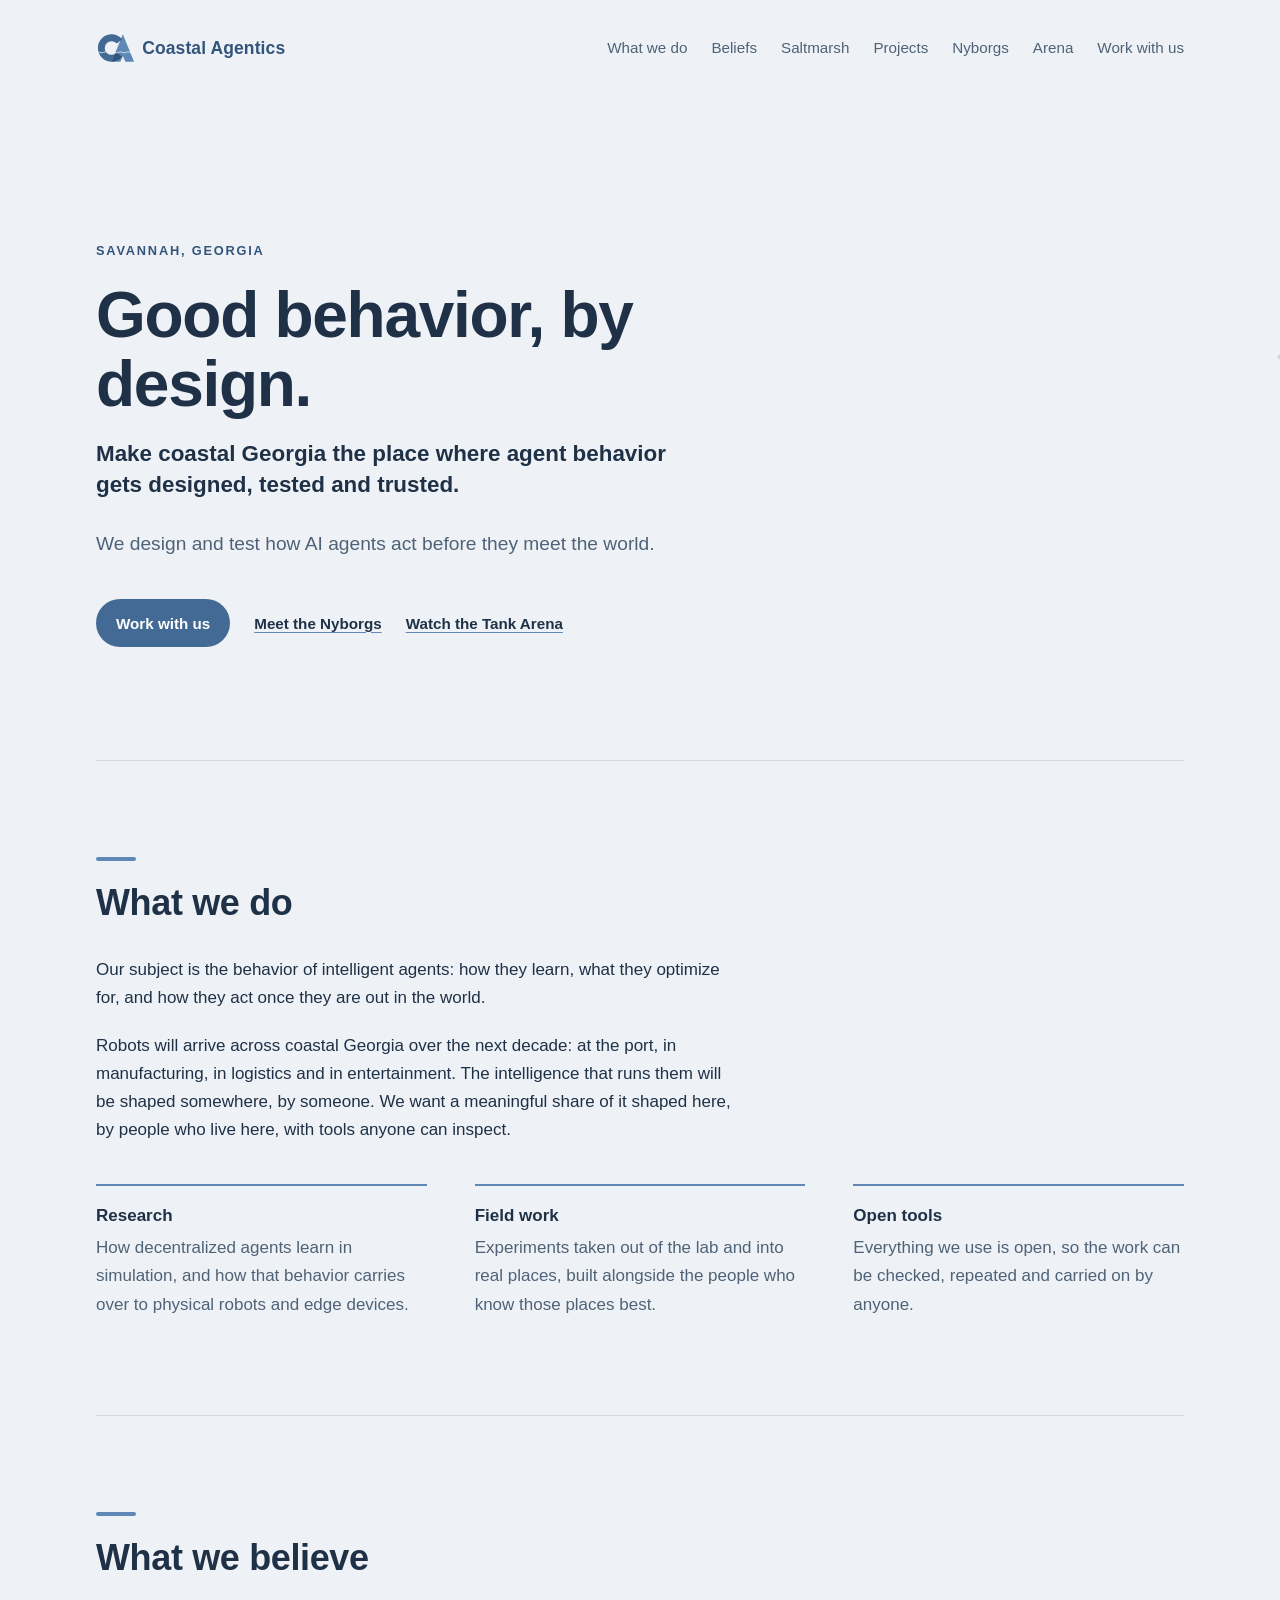
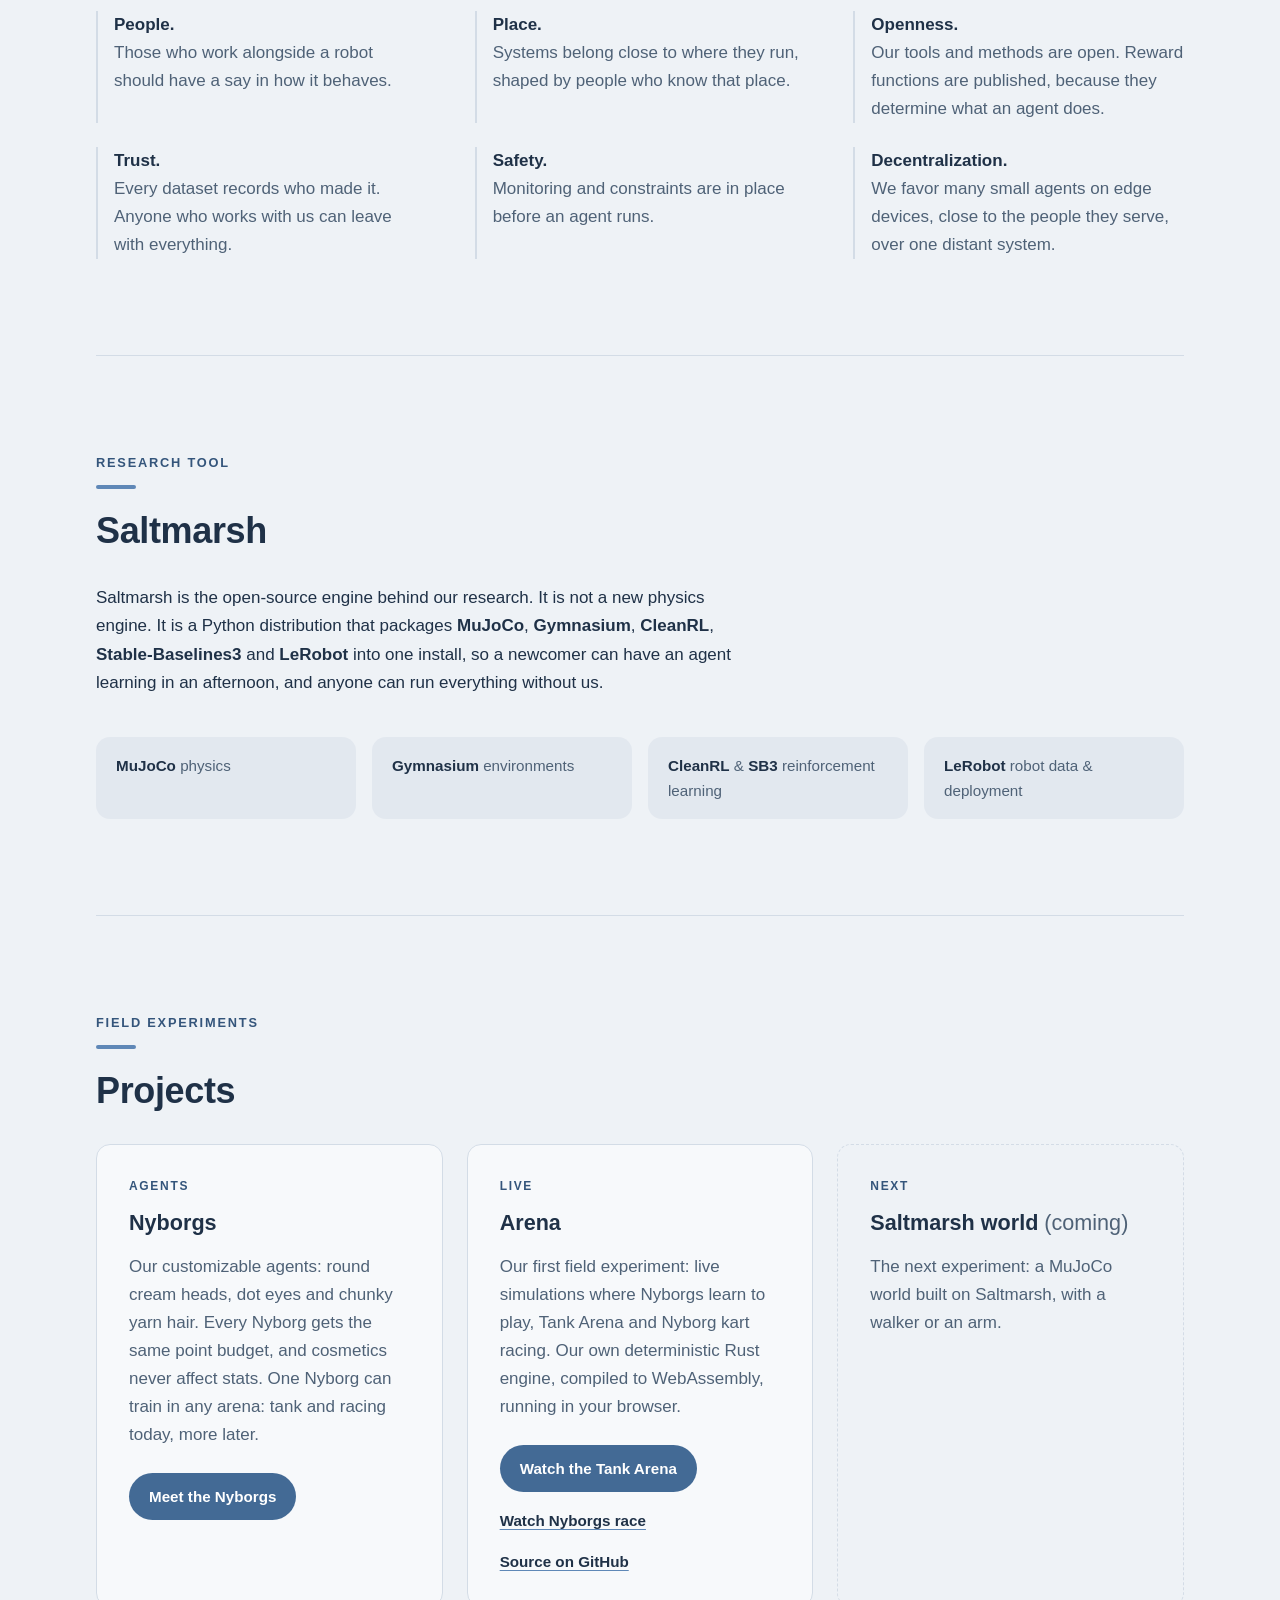
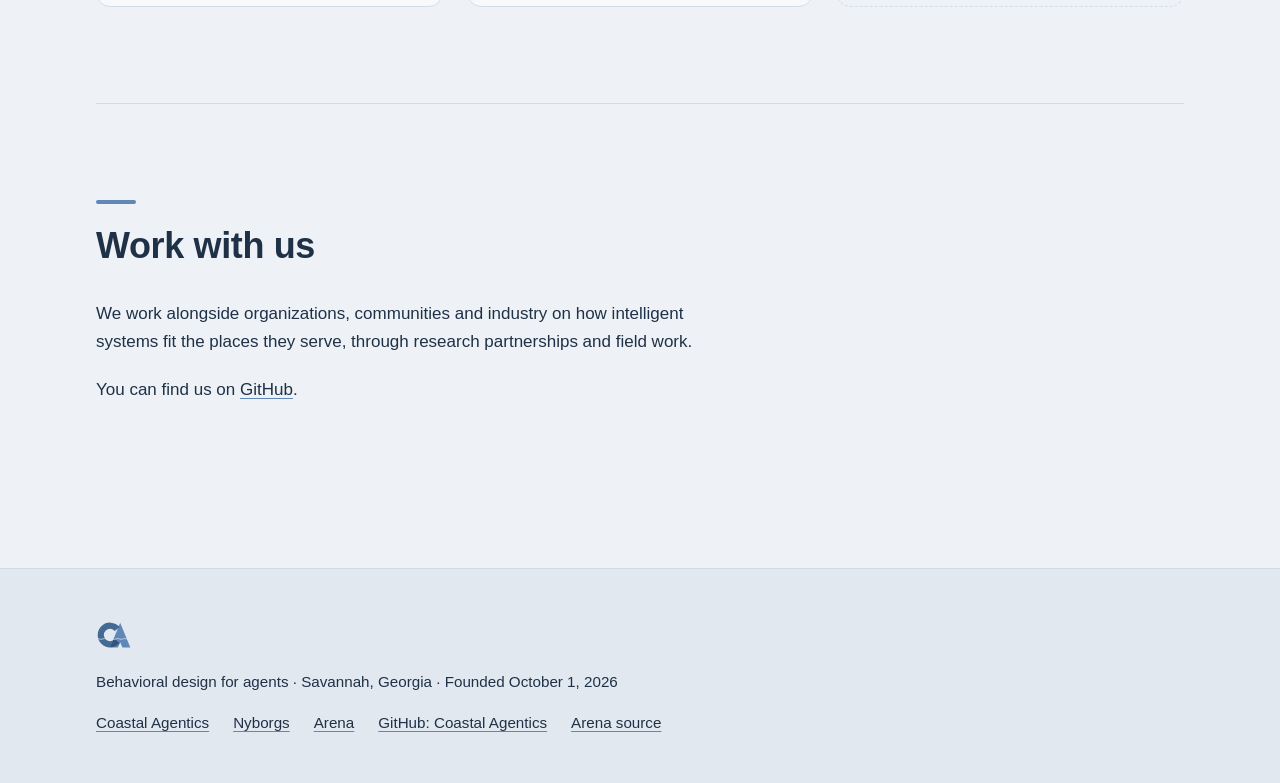
==== index.html @ 8b61bcee "Site: generic share text for compliance review; drop robots invite (#7) - meta, og and twitter descr" ====
<!doctype html>
<html lang="en">
<head>
  <meta charset="utf-8">
  <meta name="viewport" content="width=device-width, initial-scale=1">
  <title>Coastal Agentics · Good behavior, by design</title>
  <meta name="description" content="Coastal Agentics designs and tests how AI agents act before they meet the world: agentic software development and behavioral design for agents, from Savannah, Georgia.">
  <link rel="icon" href="favicon.svg" type="image/svg+xml">
  <meta name="theme-color" content="#EEF2F6">
  <link rel="canonical" href="https://coastal-agentics.github.io/">
  <!-- Social cards: crawlers require absolute URLs here -->
  <meta property="og:type" content="website">
  <meta property="og:site_name" content="Coastal Agentics">
  <meta property="og:title" content="Coastal Agentics · Good behavior, by design">
  <meta property="og:description" content="Coastal Agentics designs and tests how AI agents act before they meet the world: agentic software development and behavioral design for agents, from Savannah, Georgia.">
  <meta property="og:url" content="https://coastal-agentics.github.io/">
  <meta property="og:image" content="https://coastal-agentics.github.io/og-image.png">
  <meta property="og:image:width" content="1200">
  <meta property="og:image:height" content="630">
  <meta property="og:image:alt" content="Coastal Agentics logo: a solid C and a triangular A. Good behavior, by design.">
  <meta name="twitter:card" content="summary_large_image">
  <meta name="twitter:title" content="Coastal Agentics · Good behavior, by design">
  <meta name="twitter:description" content="Coastal Agentics designs and tests how AI agents act before they meet the world: agentic software development and behavioral design for agents, from Savannah, Georgia.">
  <meta name="twitter:image" content="https://coastal-agentics.github.io/og-image.png">
  <link rel="stylesheet" href="style.css">
  <script src="flock.js" defer></script>
</head>
<body>
  <header class="site-header wrap">
    <a class="brand" href="./" aria-label="Coastal Agentics home">
      <img src="logo-wordmark.svg" alt="Coastal Agentics" width="206" height="40">
    </a>
    <nav aria-label="Primary">
      <a href="#what-we-do">What we do</a>
      <a href="#beliefs">Beliefs</a>
      <a href="#saltmarsh">Saltmarsh</a>
      <a href="#projects">Projects</a>
      <a href="/nyborgs/">Nyborgs</a>
      <a href="/arena/">Arena</a>
      <a href="#work-with-us">Work with us</a>
    </nav>
  </header>

  <main>
    <section class="hero wrap">
      <p class="eyebrow">Savannah, Georgia</p>
      <h1>Good behavior, by design.</h1>
      <p class="mission">Make coastal Georgia the place where agent behavior gets designed, tested and trusted.</p>
      <p class="lede">We design and test how AI agents act before they meet the world.</p>
      <p class="cta"><a class="button" href="#work-with-us">Work with us</a> <a class="text-link" href="/nyborgs/">Meet the Nyborgs</a> <a class="text-link" href="/arena/arena.html">Watch the Tank Arena</a></p>
    </section>

    <section id="what-we-do" class="section wrap">
      <h2>What we do</h2>
      <div class="prose">
        <p>Our subject is the behavior of intelligent agents: how they learn, what they optimize for, and how they act once they are out in the world.</p>
        <p>Robots will arrive across coastal Georgia over the next decade: at the port, in manufacturing, in logistics and in entertainment. The intelligence that runs them will be shaped somewhere, by someone. We want a meaningful share of it shaped here, by people who live here, with tools anyone can inspect.</p>
      </div>
      <ul class="pillars">
        <li><strong>Research</strong> How decentralized agents learn in simulation, and how that behavior carries over to physical robots and edge devices.</li>
        <li><strong>Field work</strong> Experiments taken out of the lab and into real places, built alongside the people who know those places best.</li>
        <li><strong>Open tools</strong> Everything we use is open, so the work can be checked, repeated and carried on by anyone.</li>
      </ul>
    </section>

    <section id="beliefs" class="section wrap">
      <h2>What we believe</h2>
      <ul class="beliefs">
        <li><strong>People.</strong> Those who work alongside a robot should have a say in how it behaves.</li>
        <li><strong>Place.</strong> Systems belong close to where they run, shaped by people who know that place.</li>
        <li><strong>Openness.</strong> Our tools and methods are open. Reward functions are published, because they determine what an agent does.</li>
        <li><strong>Trust.</strong> Every dataset records who made it. Anyone who works with us can leave with everything.</li>
        <li><strong>Safety.</strong> Monitoring and constraints are in place before an agent runs.</li>
        <li><strong>Decentralization.</strong> We favor many small agents on edge devices, close to the people they serve, over one distant system.</li>
      </ul>
    </section>

    <section id="saltmarsh" class="section wrap">
      <p class="eyebrow">Research tool</p>
      <h2>Saltmarsh</h2>
      <div class="prose">
        <p>Saltmarsh is the open-source engine behind our research. It is not a new physics engine. It is a Python distribution that packages <strong>MuJoCo</strong>, <strong>Gymnasium</strong>, <strong>CleanRL</strong>, <strong>Stable-Baselines3</strong> and <strong>LeRobot</strong> into one install, so a newcomer can have an agent learning in an afternoon, and anyone can run everything without us.</p>
      </div>
      <ul class="stack" aria-label="Saltmarsh components">
        <li><span>MuJoCo</span> physics</li>
        <li><span>Gymnasium</span> environments</li>
        <li><span>CleanRL</span> &amp; <span>SB3</span> reinforcement learning</li>
        <li><span>LeRobot</span> robot data &amp; deployment</li>
      </ul>
    </section>

    <section id="projects" class="section wrap">
      <p class="eyebrow">Field experiments</p>
      <h2>Projects</h2>
      <div class="cards">
        <article class="card" id="nyborgs">
          <p class="card-tag">Agents</p>
          <h3>Nyborgs</h3>
          <p>Our customizable agents: round cream heads, dot eyes and chunky yarn hair. Every Nyborg gets the same point budget, and cosmetics never affect stats. One Nyborg can train in any arena: tank and racing today, more later.</p>
          <p class="links">
            <a class="button" href="/nyborgs/">Meet the Nyborgs</a>
          </p>
        </article>
        <article class="card" id="arena">
          <p class="card-tag">Live</p>
          <h3>Arena</h3>
          <p>Our first field experiment: live simulations where Nyborgs learn to play, Tank Arena and Nyborg kart racing. Our own deterministic Rust engine, compiled to WebAssembly, running in your browser.</p>
          <p class="links">
            <a class="button" href="/arena/arena.html">Watch the Tank Arena</a>
            <a class="text-link" href="/arena/arena.html?game=racing">Watch Nyborgs race</a>
            <a class="text-link" href="https://github.com/Coastal-Agentics/arena">Source on GitHub</a>
          </p>
        </article>
        <article class="card card-next">
          <p class="card-tag">Next</p>
          <h3>Saltmarsh world <span class="soon">(coming)</span></h3>
          <p>The next experiment: a MuJoCo world built on Saltmarsh, with a walker or an arm.</p>
        </article>
      </div>
    </section>
    <section id="work-with-us" class="section wrap">
      <h2>Work with us</h2>
      <div class="prose">
        <p>We work alongside organizations, communities and industry on how intelligent systems fit the places they serve, through research partnerships and field work.</p>
        <p>You can find us on <a href="https://github.com/Coastal-Agentics">GitHub</a>.</p>
      </div>
    </section>
  </main>

  <footer class="site-footer">
    <div class="wrap footer-inner">
      <img src="logo.svg" alt="" width="36" height="36">
      <p>Behavioral design for agents · Savannah, Georgia · Founded October 1, 2026</p>
      <p class="gh">
        <a href="./">Coastal Agentics</a>
        <a href="/nyborgs/">Nyborgs</a>
        <a href="/arena/">Arena</a>
        <a href="https://github.com/Coastal-Agentics">GitHub: Coastal Agentics</a>
        <a href="https://github.com/Coastal-Agentics/arena">Arena source</a>
      </p>
    </div>
  </footer>
</body>
</html>
---- style.css ----
/* Coastal Agentics: no build step, no framework, no trackers. */
:root {
  --ink: #1F3147;        /* deep blue-grey text */
  --ink-soft: #4F6277;
  --bg: #EEF2F6;         /* light grey-blue background */
  --bg-deep: #E2E8EF;
  --surface: #F7F9FB;
  --c: #436A95;          /* logo C: harbor steel */
  --a: #5F88B7;          /* logo A: lighter steel */
  --overlap: #34557B;    /* logo overlap: darkest tone, also accent text */
  --line: #D3DCE6;
  --radius: 14px;
  --max: 68rem;
  font-family: -apple-system, BlinkMacSystemFont, "Segoe UI", Roboto, Helvetica, Arial, sans-serif;
}
* { box-sizing: border-box; }
html { scroll-behavior: smooth; }
body {
  margin: 0;
  background: var(--bg);
  color: var(--ink);
  font-size: 1.0625rem;
  line-height: 1.65;
  -webkit-font-smoothing: antialiased;
}
img { display: block; max-width: 100%; height: auto; }
a { color: var(--ink); text-decoration-color: var(--a); text-underline-offset: 3px; }
a:hover { color: var(--overlap); }
a:focus-visible { outline: 2px solid var(--a); outline-offset: 3px; border-radius: 4px; }

.wrap { width: min(100% - 3rem, var(--max)); margin-inline: auto; }

/* Header */
.site-header {
  display: flex; align-items: center; justify-content: space-between;
  gap: 1rem; flex-wrap: wrap;
  padding-block: 1.75rem;
}
.brand img { width: 206px; height: 40px; }
.site-header nav { display: flex; gap: 1.5rem; font-size: 0.95rem; }
.site-header nav a { text-decoration: none; color: var(--ink-soft); white-space: nowrap; }
.site-header nav a:hover { color: var(--ink); }

/* Hero */
.hero { padding-block: clamp(4rem, 12vw, 9rem) clamp(3rem, 8vw, 6rem); }
.eyebrow {
  margin: 0 0 1.25rem; font-size: 0.8rem; letter-spacing: 0.14em;
  text-transform: uppercase; color: var(--overlap); font-weight: 600;
}
h1 {
  margin: 0; max-width: 21ch;
  font-size: clamp(2.25rem, 6vw, 4rem); line-height: 1.08;
  letter-spacing: -0.02em; font-weight: 700;
}
.mission { max-width: 38rem; margin: 1.25rem 0 0; font-size: clamp(1.15rem, 2.2vw, 1.4rem); line-height: 1.35; font-weight: 600; color: var(--ink); }
.lede { max-width: 38rem; margin: 1.75rem 0 0; font-size: 1.2rem; color: var(--ink-soft); }
.cta { margin-top: 2.5rem; display: flex; flex-wrap: wrap; align-items: center; gap: 1rem 1.5rem; }

.button {
  display: inline-block; padding: 0.7rem 1.25rem; border-radius: 999px;
  background: var(--c); color: #fff; text-decoration: none;
  font-weight: 600; font-size: 0.95rem;
}
.button:hover { background: var(--overlap); color: #fff; }

/* Sections */
.section { padding-block: clamp(3.5rem, 8vw, 6rem); border-top: 1px solid var(--line); }
h2 {
  margin: 0 0 2rem; font-size: clamp(1.6rem, 3.5vw, 2.25rem);
  letter-spacing: -0.01em; line-height: 1.2;
}
h2::before {
  content: ""; display: block; width: 2.5rem; height: 4px; margin-bottom: 1.25rem;
  border-radius: 2px; background: var(--a);
}
h3 { margin: 3rem 0 1.25rem; font-size: 1.2rem; }
.prose { max-width: 40rem; }
.prose p { margin: 0 0 1.25rem; }

.beliefs {
  list-style: none; margin: 0; padding: 0;
  display: grid; gap: 1.5rem 3rem; grid-template-columns: repeat(auto-fit, minmax(16rem, 1fr));
}
.pillars {
  list-style: none; margin: 2.5rem 0 0; padding: 0;
  display: grid; gap: 1.5rem 3rem; grid-template-columns: repeat(auto-fit, minmax(16rem, 1fr));
}
.pillars li { padding-top: 1rem; border-top: 2px solid var(--a); color: var(--ink-soft); }
.pillars strong { display: block; color: var(--ink); margin-bottom: 0.25rem; }
.beliefs li { padding-left: 1rem; border-left: 2px solid var(--line); color: var(--ink-soft); }
.beliefs strong { display: block; color: var(--ink); }

.stack {
  list-style: none; margin: 2.5rem 0 0; padding: 0;
  display: grid; gap: 1rem; grid-template-columns: repeat(auto-fit, minmax(13rem, 1fr));
}
.stack li {
  padding: 1rem 1.25rem; background: var(--bg-deep); border-radius: var(--radius);
  color: var(--ink-soft); font-size: 0.95rem;
}
.stack span { color: var(--ink); font-weight: 600; }

/* Projects */
.cards { display: grid; gap: 1.5rem; grid-template-columns: repeat(auto-fit, minmax(18rem, 1fr)); }
.card {
  padding: 2rem; border: 1px solid var(--line); border-radius: var(--radius);
  background: var(--surface);
}
.card h3 { margin: 0 0 0.75rem; font-size: 1.35rem; }
.card p { margin: 0 0 1rem; color: var(--ink-soft); }
.card-tag {
  font-size: 0.75rem !important; letter-spacing: 0.14em; text-transform: uppercase;
  font-weight: 600; color: var(--overlap) !important; margin-bottom: 0.5rem !important;
}
.card-next { background: transparent; border-style: dashed; }
.soon { font-weight: 400; color: var(--ink-soft); }
.links { display: flex; flex-wrap: wrap; align-items: center; gap: 1rem 1.5rem; margin: 1.5rem 0 0 !important; }
.text-link { font-weight: 600; font-size: 0.95rem; }
.section > .eyebrow { margin-bottom: 0.75rem; }

/* Footer */
.site-footer { margin-top: 3rem; border-top: 1px solid var(--line); background: var(--bg-deep); }
.footer-inner { padding-block: 3rem; display: grid; gap: 1rem; justify-items: start; font-size: 0.95rem; }
.footer-inner p { margin: 0; }
.gh { display: flex; flex-wrap: wrap; gap: 0.5rem 1.5rem; }

@media (max-width: 480px) {
  body { font-size: 1rem; }
  .brand img { width: 165px; height: 32px; }
  .site-header nav { gap: 0.35rem 1rem; flex-wrap: wrap; font-size: 0.9rem; }
  .card { padding: 1.5rem; }
}
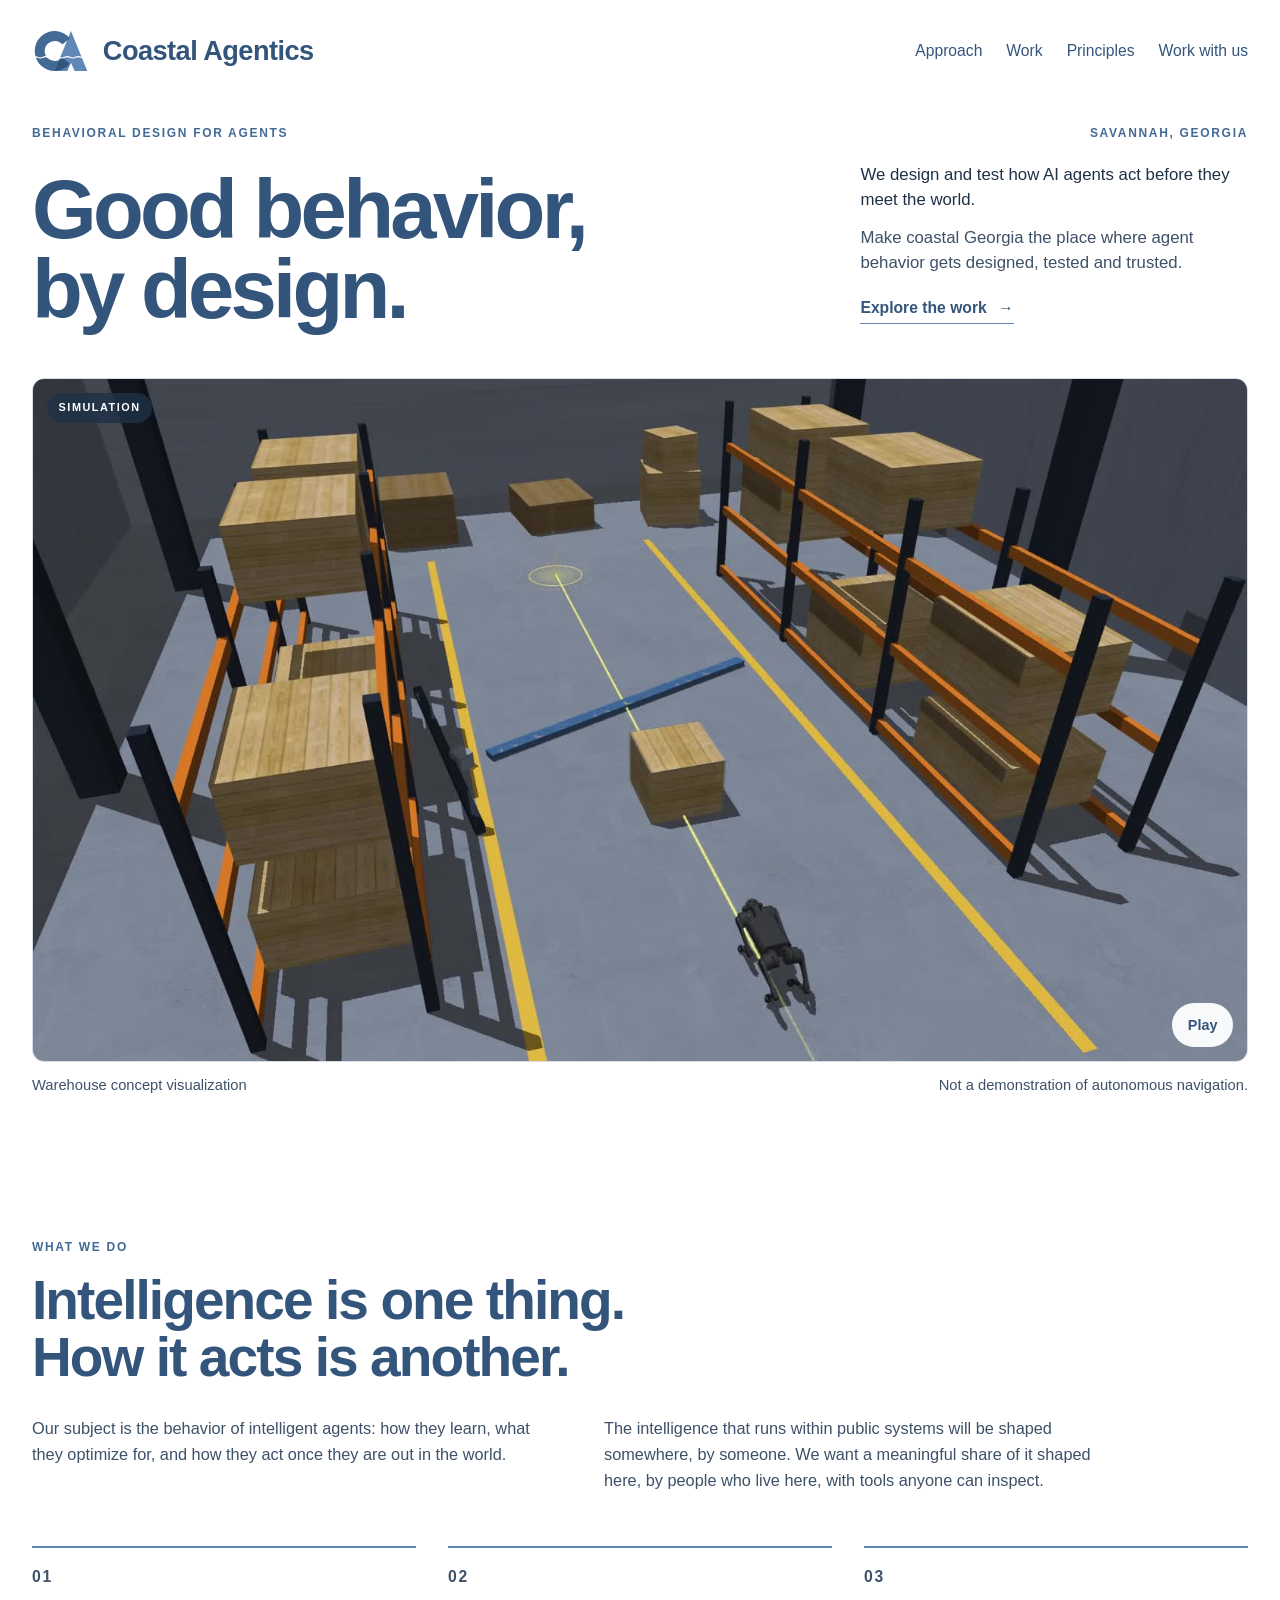
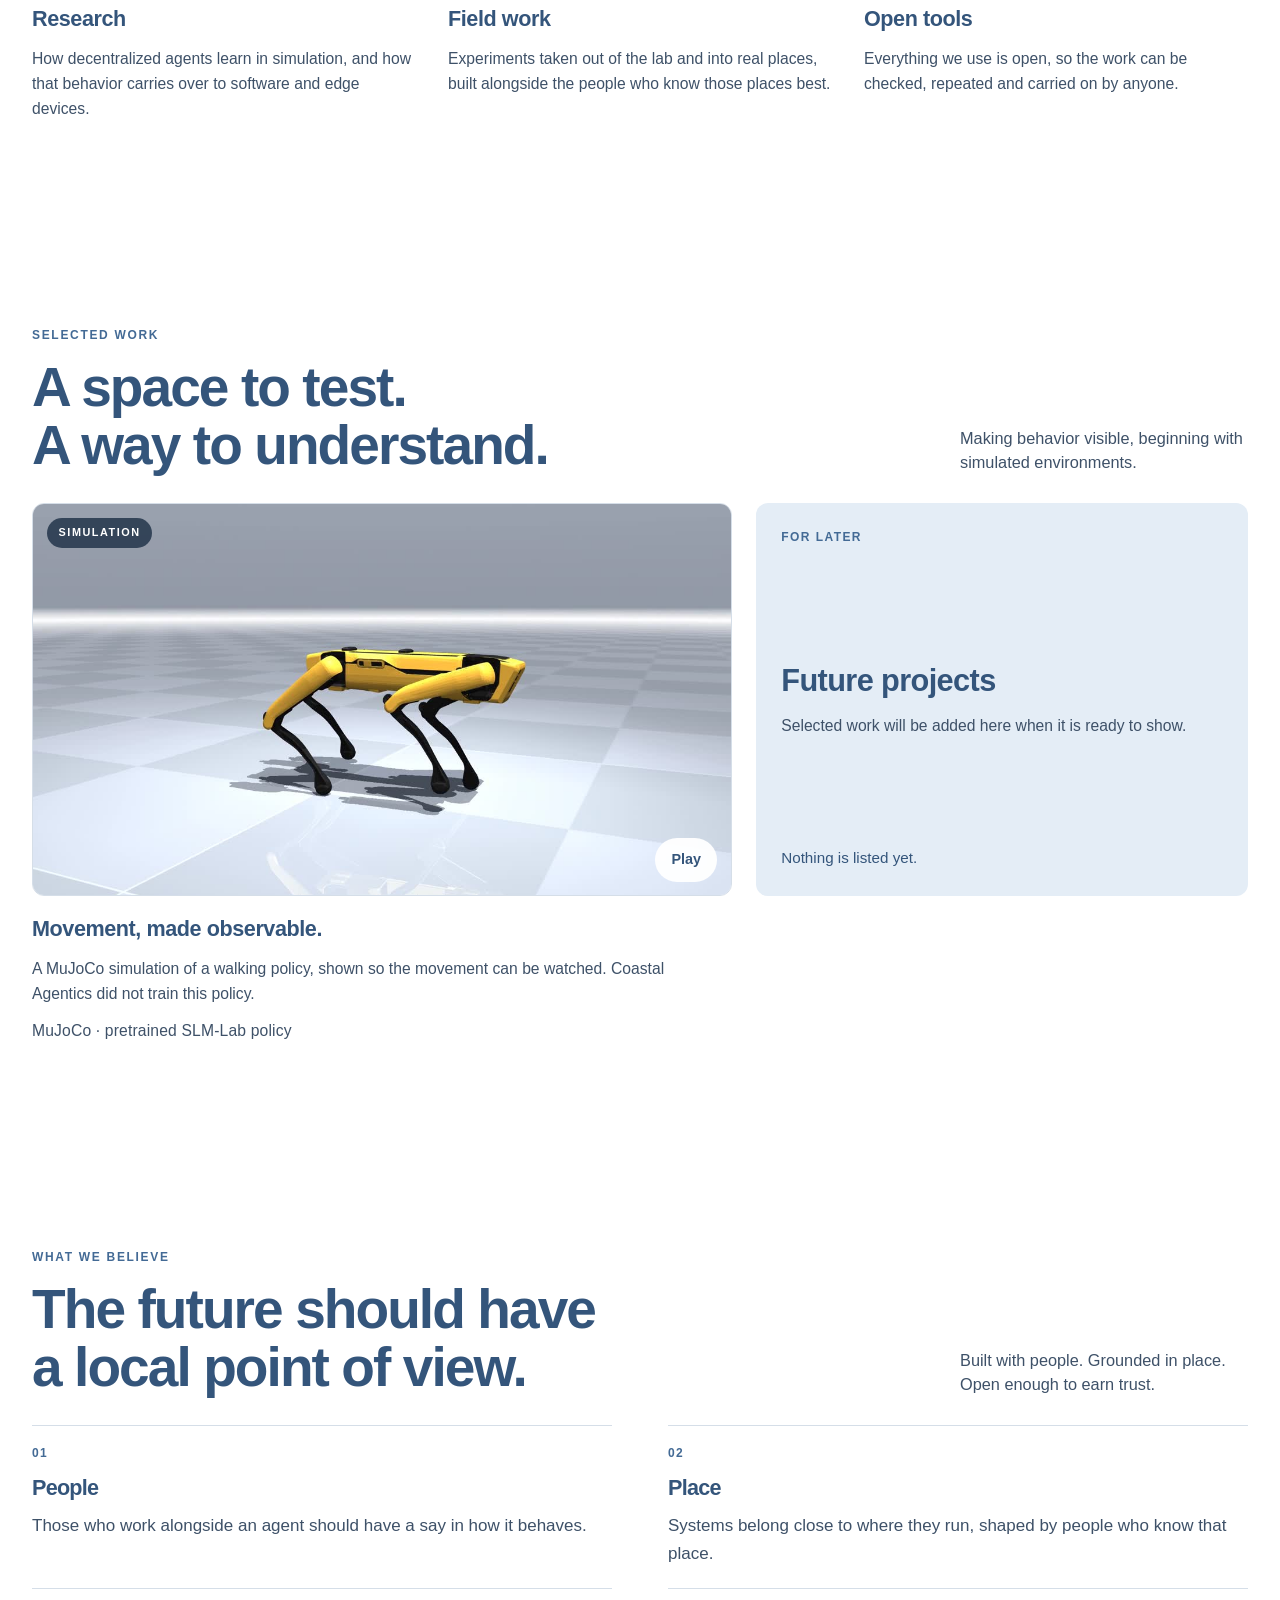
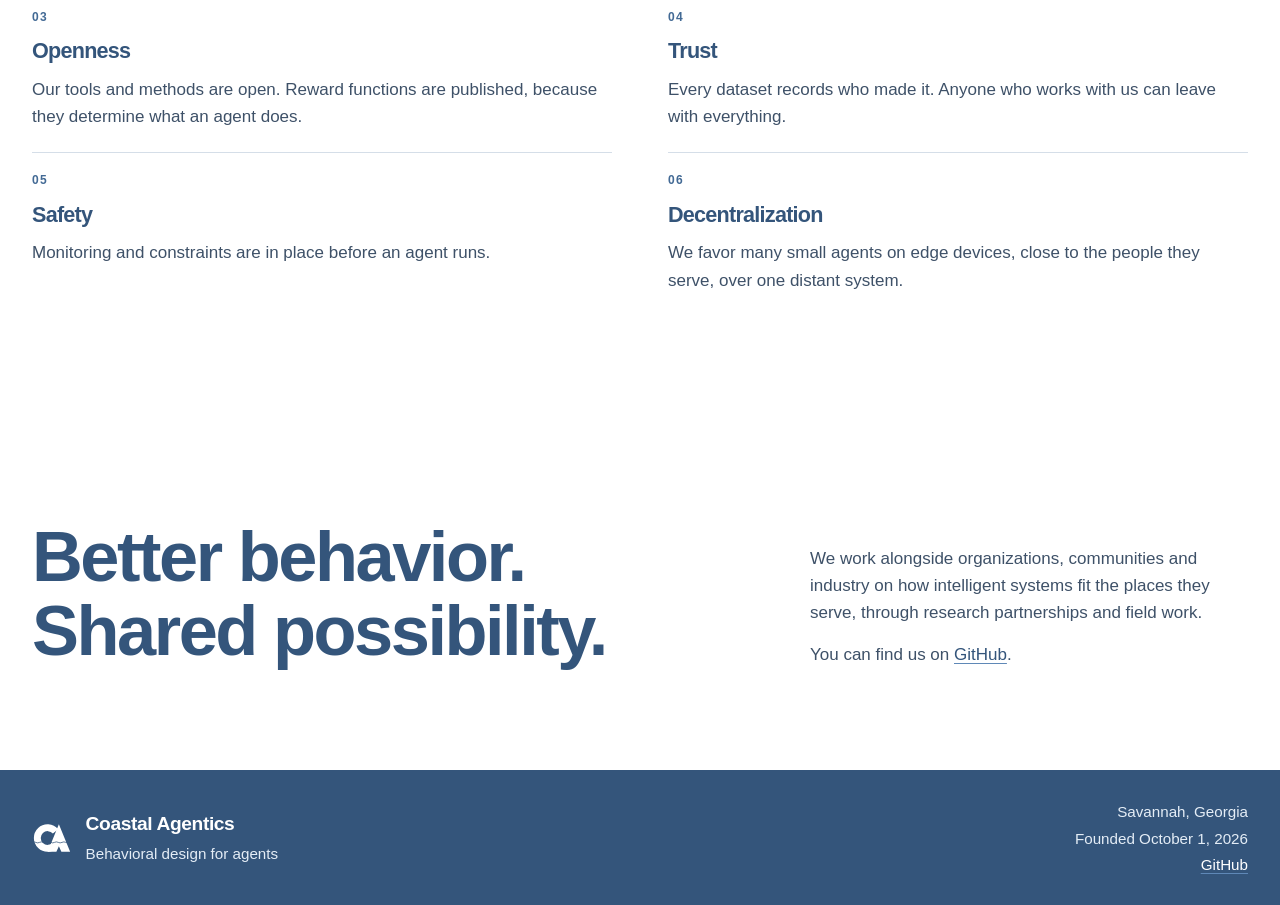
==== commit 37135a8c: "Add the approved homepage proof without a Nyborg feature Lay out the company page from the approved " ====
--- a/index.html
+++ b/index.html
@@ -6,7 +6,8 @@
   <title>Coastal Agentics · Good behavior, by design</title>
   <meta name="description" content="Coastal Agentics designs and tests how AI agents act before they meet the world: agentic software development and behavioral design for agents, from Savannah, Georgia.">
   <link rel="icon" href="favicon.svg" type="image/svg+xml">
-  <meta name="theme-color" content="#EEF2F6">
+  <meta name="theme-color" content="#FFFFFF">
+  <meta name="color-scheme" content="light">
   <link rel="canonical" href="https://coastal-agentics.github.io/">
   <!-- Social cards: crawlers require absolute URLs here -->
   <meta property="og:type" content="website">
@@ -22,104 +23,178 @@
   <meta name="twitter:title" content="Coastal Agentics · Good behavior, by design">
   <meta name="twitter:description" content="Coastal Agentics designs and tests how AI agents act before they meet the world: agentic software development and behavioral design for agents, from Savannah, Georgia.">
   <meta name="twitter:image" content="https://coastal-agentics.github.io/og-image.png">
+  <link rel="preload" as="image" href="media/warehouse-poster.jpg">
   <link rel="stylesheet" href="style.css">
-  <script src="flock.js" defer></script>
+  <script src="home.js" defer></script>
 </head>
 <body>
+  <a class="skip" href="#main">Skip to content</a>
   <header class="site-header wrap">
     <a class="brand" href="./" aria-label="Coastal Agentics home">
-      <img src="logo-wordmark.svg" alt="Coastal Agentics" width="206" height="40">
+      <img src="logo.svg" alt="" aria-hidden="true" width="64" height="64">
+      <span class="brand-name">Coastal Agentics</span>
     </a>
     <nav aria-label="Primary">
-      <a href="#what-we-do">What we do</a>
-      <a href="#beliefs">Beliefs</a>
-      <a href="#saltmarsh">Saltmarsh</a>
-      <a href="#projects">Projects</a>
-      <a href="/nyborgs/">Nyborgs</a>
-      <a href="/arena/">Arena</a>
+      <a href="#approach">Approach</a>
+      <a href="#work">Work</a>
+      <a href="#principles">Principles</a>
       <a href="#work-with-us">Work with us</a>
     </nav>
   </header>
 
-  <main>
-    <section class="hero wrap">
-      <p class="eyebrow">Savannah, Georgia</p>
-      <h1>Good behavior, by design.</h1>
-      <p class="mission">Make coastal Georgia the place where agent behavior gets designed, tested and trusted.</p>
-      <p class="lede">We design and test how AI agents act before they meet the world.</p>
-      <p class="cta"><a class="button" href="#work-with-us">Work with us</a> <a class="text-link" href="/nyborgs/">Meet the Nyborgs</a> <a class="text-link" href="/arena/arena.html">Watch the Tank Arena</a></p>
-    </section>
-
-    <section id="what-we-do" class="section wrap">
-      <h2>What we do</h2>
-      <div class="prose">
+  <main id="main">
+    <section class="hero wrap" aria-labelledby="tagline">
+      <p class="hero-kicker">
+        <span>Behavioral design for agents</span>
+        <span>Savannah, Georgia</span>
+      </p>
+      <div class="hero-grid">
+        <h1 id="tagline"><span class="line">Good behavior,</span> <span class="line">by design.</span></h1>
+        <div class="hero-aside">
+          <p>We design and test how AI agents act before they meet the world.</p>
+          <p class="mission">Make coastal Georgia the place where agent behavior gets designed, tested and trusted.</p>
+          <a class="text-link" href="#work">Explore the work <span aria-hidden="true">→</span></a>
+        </div>
+      </div>
+
+      <!-- Warehouse clip: concept visualization only. It is not evidence of autonomous navigation. -->
+      <figure class="hero-film">
+        <div class="film-frame">
+          <video
+            id="warehouse-video"
+            data-coastal-video
+            data-title="warehouse concept visualization"
+            muted
+            loop
+            playsinline
+            preload="none"
+            poster="media/warehouse-poster.jpg"
+            controls
+            aria-label="Simulation. Warehouse concept visualization. Not a demonstration of autonomous navigation.">
+            <source src="media/warehouse.mp4" type="video/mp4">
+            A concept visualization of a warehouse. Not a demonstration of autonomous navigation.
+          </video>
+          <p class="film-badge" aria-hidden="true">Simulation</p>
+          <button class="video-toggle" type="button">
+            <span data-label>Play</span>
+          </button>
+        </div>
+        <figcaption class="caption">
+          <span>Warehouse concept visualization</span>
+          <span>Not a demonstration of autonomous navigation.</span>
+        </figcaption>
+      </figure>
+    </section>
+
+    <section id="approach" class="section wrap">
+      <p class="section-kicker">What we do</p>
+      <h2><span class="line">Intelligence is one thing.</span> <span class="line">How it acts is another.</span></h2>
+      <div class="split prose">
         <p>Our subject is the behavior of intelligent agents: how they learn, what they optimize for, and how they act once they are out in the world.</p>
-        <p>Robots will arrive across coastal Georgia over the next decade: at the port, in manufacturing, in logistics and in entertainment. The intelligence that runs them will be shaped somewhere, by someone. We want a meaningful share of it shaped here, by people who live here, with tools anyone can inspect.</p>
-      </div>
-      <ul class="pillars">
-        <li><strong>Research</strong> How decentralized agents learn in simulation, and how that behavior carries over to physical robots and edge devices.</li>
-        <li><strong>Field work</strong> Experiments taken out of the lab and into real places, built alongside the people who know those places best.</li>
-        <li><strong>Open tools</strong> Everything we use is open, so the work can be checked, repeated and carried on by anyone.</li>
+        <p>The intelligence that runs within public systems will be shaped somewhere, by someone. We want a meaningful share of it shaped here, by people who live here, with tools anyone can inspect.</p>
+      </div>
+      <div class="pillars">
+        <article>
+          <p class="num" aria-hidden="true">01</p>
+          <h3>Research</h3>
+          <p>How decentralized agents learn in simulation, and how that behavior carries over to software and edge devices.</p>
+        </article>
+        <article>
+          <p class="num" aria-hidden="true">02</p>
+          <h3>Field work</h3>
+          <p>Experiments taken out of the lab and into real places, built alongside the people who know those places best.</p>
+        </article>
+        <article>
+          <p class="num" aria-hidden="true">03</p>
+          <h3>Open tools</h3>
+          <p>Everything we use is open, so the work can be checked, repeated and carried on by anyone.</p>
+        </article>
+      </div>
+    </section>
+
+    <section id="work" class="section wrap">
+      <p class="section-kicker">Selected work</p>
+      <div class="section-head">
+        <h2><span class="line">A space to test.</span> <span class="line">A way to understand.</span></h2>
+        <p>Making behavior visible, beginning with simulated environments.</p>
+      </div>
+      <div class="work-grid">
+        <!-- Spot clip: MuJoCo playback of a pretrained SLM-Lab policy. Coastal Agentics did not train it. -->
+        <figure class="film">
+          <div class="film-frame">
+            <video
+              id="spot-video"
+              data-coastal-video
+              data-title="Spot simulation"
+              muted
+              loop
+              playsinline
+              preload="none"
+              poster="media/spot-poster.jpg"
+              controls
+              aria-label="Simulation. A pretrained SLM-Lab walking policy in MuJoCo. Coastal Agentics did not train this policy.">
+              <source src="media/spot.mp4" type="video/mp4">
+              A MuJoCo simulation of a pretrained SLM-Lab walking policy. Coastal Agentics did not train this policy.
+            </video>
+            <p class="film-badge" aria-hidden="true">Simulation</p>
+            <button class="video-toggle" type="button">
+              <span data-label>Play</span>
+            </button>
+          </div>
+        </figure>
+        <div class="study-copy">
+          <h3>Movement, made observable.</h3>
+          <p>A MuJoCo simulation of a walking policy, shown so the movement can be watched. Coastal Agentics did not train this policy.</p>
+          <p class="credit">MuJoCo · pretrained SLM-Lab policy</p>
+        </div>
+        <article class="future-panel" id="future-projects" aria-labelledby="future-title">
+          <p class="num" aria-hidden="true">For later</p>
+          <div class="future-copy">
+            <h3 id="future-title">Future projects</h3>
+            <p>Selected work will be added here when it is ready to show.</p>
+          </div>
+          <!-- Add a project here only when it is real: a name, a short description, and a real link. -->
+          <p class="future-note">Nothing is listed yet.</p>
+        </article>
+      </div>
+    </section>
+
+    <section id="principles" class="section wrap">
+      <p class="section-kicker">What we believe</p>
+      <div class="section-head">
+        <h2><span class="line">The future should have</span> <span class="line">a local point of view.</span></h2>
+        <p class="principles-intro">Built with people. Grounded in place. Open enough to earn trust.</p>
+      </div>
+      <ul class="beliefs">
+        <li>
+          <h3><span class="num" aria-hidden="true">01</span> People</h3>
+          <p>Those who work alongside an agent should have a say in how it behaves.</p>
+        </li>
+        <li>
+          <h3><span class="num" aria-hidden="true">02</span> Place</h3>
+          <p>Systems belong close to where they run, shaped by people who know that place.</p>
+        </li>
+        <li>
+          <h3><span class="num" aria-hidden="true">03</span> Openness</h3>
+          <p>Our tools and methods are open. Reward functions are published, because they determine what an agent does.</p>
+        </li>
+        <li>
+          <h3><span class="num" aria-hidden="true">04</span> Trust</h3>
+          <p>Every dataset records who made it. Anyone who works with us can leave with everything.</p>
+        </li>
+        <li>
+          <h3><span class="num" aria-hidden="true">05</span> Safety</h3>
+          <p>Monitoring and constraints are in place before an agent runs.</p>
+        </li>
+        <li>
+          <h3><span class="num" aria-hidden="true">06</span> Decentralization</h3>
+          <p>We favor many small agents on edge devices, close to the people they serve, over one distant system.</p>
+        </li>
       </ul>
     </section>
 
-    <section id="beliefs" class="section wrap">
-      <h2>What we believe</h2>
-      <ul class="beliefs">
-        <li><strong>People.</strong> Those who work alongside a robot should have a say in how it behaves.</li>
-        <li><strong>Place.</strong> Systems belong close to where they run, shaped by people who know that place.</li>
-        <li><strong>Openness.</strong> Our tools and methods are open. Reward functions are published, because they determine what an agent does.</li>
-        <li><strong>Trust.</strong> Every dataset records who made it. Anyone who works with us can leave with everything.</li>
-        <li><strong>Safety.</strong> Monitoring and constraints are in place before an agent runs.</li>
-        <li><strong>Decentralization.</strong> We favor many small agents on edge devices, close to the people they serve, over one distant system.</li>
-      </ul>
-    </section>
-
-    <section id="saltmarsh" class="section wrap">
-      <p class="eyebrow">Research tool</p>
-      <h2>Saltmarsh</h2>
-      <div class="prose">
-        <p>Saltmarsh is the open-source engine behind our research. It is not a new physics engine. It is a Python distribution that packages <strong>MuJoCo</strong>, <strong>Gymnasium</strong>, <strong>CleanRL</strong>, <strong>Stable-Baselines3</strong> and <strong>LeRobot</strong> into one install, so a newcomer can have an agent learning in an afternoon, and anyone can run everything without us.</p>
-      </div>
-      <ul class="stack" aria-label="Saltmarsh components">
-        <li><span>MuJoCo</span> physics</li>
-        <li><span>Gymnasium</span> environments</li>
-        <li><span>CleanRL</span> &amp; <span>SB3</span> reinforcement learning</li>
-        <li><span>LeRobot</span> robot data &amp; deployment</li>
-      </ul>
-    </section>
-
-    <section id="projects" class="section wrap">
-      <p class="eyebrow">Field experiments</p>
-      <h2>Projects</h2>
-      <div class="cards">
-        <article class="card" id="nyborgs">
-          <p class="card-tag">Agents</p>
-          <h3>Nyborgs</h3>
-          <p>Our customizable agents: round cream heads, dot eyes and chunky yarn hair. Every Nyborg gets the same point budget, and cosmetics never affect stats. One Nyborg can train in any arena: tank and racing today, more later.</p>
-          <p class="links">
-            <a class="button" href="/nyborgs/">Meet the Nyborgs</a>
-          </p>
-        </article>
-        <article class="card" id="arena">
-          <p class="card-tag">Live</p>
-          <h3>Arena</h3>
-          <p>Our first field experiment: live simulations where Nyborgs learn to play, Tank Arena and Nyborg kart racing. Our own deterministic Rust engine, compiled to WebAssembly, running in your browser.</p>
-          <p class="links">
-            <a class="button" href="/arena/arena.html">Watch the Tank Arena</a>
-            <a class="text-link" href="/arena/arena.html?game=racing">Watch Nyborgs race</a>
-            <a class="text-link" href="https://github.com/Coastal-Agentics/arena">Source on GitHub</a>
-          </p>
-        </article>
-        <article class="card card-next">
-          <p class="card-tag">Next</p>
-          <h3>Saltmarsh world <span class="soon">(coming)</span></h3>
-          <p>The next experiment: a MuJoCo world built on Saltmarsh, with a walker or an arm.</p>
-        </article>
-      </div>
-    </section>
-    <section id="work-with-us" class="section wrap">
-      <h2>Work with us</h2>
+    <section id="work-with-us" class="section wrap closer">
+      <h2><span class="line">Better behavior.</span> <span class="line">Shared possibility.</span></h2>
       <div class="prose">
         <p>We work alongside organizations, communities and industry on how intelligent systems fit the places they serve, through research partnerships and field work.</p>
         <p>You can find us on <a href="https://github.com/Coastal-Agentics">GitHub</a>.</p>
@@ -129,15 +204,18 @@
 
   <footer class="site-footer">
     <div class="wrap footer-inner">
-      <img src="logo.svg" alt="" width="36" height="36">
-      <p>Behavioral design for agents · Savannah, Georgia · Founded October 1, 2026</p>
-      <p class="gh">
-        <a href="./">Coastal Agentics</a>
-        <a href="/nyborgs/">Nyborgs</a>
-        <a href="/arena/">Arena</a>
-        <a href="https://github.com/Coastal-Agentics">GitHub: Coastal Agentics</a>
-        <a href="https://github.com/Coastal-Agentics/arena">Arena source</a>
-      </p>
+      <div class="footer-brand">
+        <img src="logo.svg" alt="" aria-hidden="true" width="40" height="40">
+        <div>
+          <a class="footer-name" href="./">Coastal Agentics</a>
+          <p>Behavioral design for agents</p>
+        </div>
+      </div>
+      <div class="footer-meta">
+        <p>Savannah, Georgia</p>
+        <p>Founded October 1, 2026</p>
+        <p><a href="https://github.com/Coastal-Agentics">GitHub</a></p>
+      </div>
     </div>
   </footer>
 </body>
--- a/style.css
+++ b/style.css
@@ -1,132 +1,372 @@
-/* Coastal Agentics: no build step, no framework, no trackers. */
+/* Coastal Agentics homepage. No build step, no framework, no trackers. */
 :root {
-  --ink: #1F3147;        /* deep blue-grey text */
-  --ink-soft: #4F6277;
-  --bg: #EEF2F6;         /* light grey-blue background */
-  --bg-deep: #E2E8EF;
-  --surface: #F7F9FB;
-  --c: #436A95;          /* logo C: harbor steel */
-  --a: #5F88B7;          /* logo A: lighter steel */
-  --overlap: #34557B;    /* logo overlap: darkest tone, also accent text */
-  --line: #D3DCE6;
-  --radius: 14px;
-  --max: 68rem;
-  font-family: -apple-system, BlinkMacSystemFont, "Segoe UI", Roboto, Helvetica, Arial, sans-serif;
-}
+  --ink: #1F3147;
+  --ink-soft: #3E5168;
+  --bg: #FFFFFF;
+  --c: #436A95;
+  --a: #5F88B7;
+  --overlap: #34557B;
+  --line: #D5DEE8;
+  --panel: #E4EDF6;
+  --max: 76rem;
+  --radius: 12px;
+  font-family: -apple-system, BlinkMacSystemFont, "Segoe UI", Roboto, Inter, Helvetica, Arial, sans-serif;
+}
+
 * { box-sizing: border-box; }
-html { scroll-behavior: smooth; }
+html { scroll-behavior: smooth; scroll-padding-top: 1.25rem; color-scheme: light; }
 body {
   margin: 0;
   background: var(--bg);
   color: var(--ink);
   font-size: 1.0625rem;
-  line-height: 1.65;
+  line-height: 1.6;
   -webkit-font-smoothing: antialiased;
 }
 img { display: block; max-width: 100%; height: auto; }
-a { color: var(--ink); text-decoration-color: var(--a); text-underline-offset: 3px; }
-a:hover { color: var(--overlap); }
-a:focus-visible { outline: 2px solid var(--a); outline-offset: 3px; border-radius: 4px; }
-
-.wrap { width: min(100% - 3rem, var(--max)); margin-inline: auto; }
-
-/* Header */
+a { color: var(--overlap); text-decoration-color: var(--a); text-underline-offset: 3px; }
+a:hover { color: var(--c); }
+a:focus-visible,
+button:focus-visible,
+.skip:focus {
+  outline: 2px solid var(--c);
+  outline-offset: 3px;
+  border-radius: 4px;
+}
+::selection { background: #D5E3F2; color: var(--ink); }
+
+.wrap { width: min(100% - 2.5rem, var(--max)); margin-inline: auto; }
+h1, h2, h3 { color: var(--overlap); font-weight: 600; letter-spacing: -0.035em; text-wrap: balance; }
+h1 .line, h2 .line { display: block; }
+p { margin: 0; }
+
+.skip {
+  position: absolute;
+  left: 1rem;
+  top: -3.5rem;
+  background: #fff;
+  color: var(--overlap);
+  padding: 0.55rem 0.8rem;
+  z-index: 5;
+  border-radius: 6px;
+  font-weight: 600;
+}
+.skip:focus { top: 0.75rem; }
+
+/* Header: mark and company name, then the tagline below in the hero. */
 .site-header {
-  display: flex; align-items: center; justify-content: space-between;
-  gap: 1rem; flex-wrap: wrap;
-  padding-block: 1.75rem;
-}
-.brand img { width: 206px; height: 40px; }
-.site-header nav { display: flex; gap: 1.5rem; font-size: 0.95rem; }
-.site-header nav a { text-decoration: none; color: var(--ink-soft); white-space: nowrap; }
-.site-header nav a:hover { color: var(--ink); }
+  display: flex;
+  align-items: center;
+  justify-content: space-between;
+  gap: 1rem 2rem;
+  flex-wrap: wrap;
+  padding-block: 1.35rem 0.4rem;
+}
+.brand {
+  display: flex;
+  align-items: center;
+  gap: 0.8rem;
+  color: var(--overlap);
+  text-decoration: none;
+}
+.brand img { width: 58px; height: 58px; }
+.brand-name {
+  font-size: 1.7rem;
+  font-weight: 600;
+  letter-spacing: -0.02em;
+  line-height: 1;
+  color: var(--overlap);
+}
+.site-header nav { display: flex; flex-wrap: wrap; gap: 0.35rem 1.5rem; }
+.site-header nav a {
+  color: var(--overlap);
+  text-decoration: none;
+  font-size: 0.98rem;
+  font-weight: 500;
+  padding: 0.4rem 0;
+  white-space: nowrap;
+}
+.site-header nav a:hover { color: var(--c); }
 
 /* Hero */
-.hero { padding-block: clamp(4rem, 12vw, 9rem) clamp(3rem, 8vw, 6rem); }
-.eyebrow {
-  margin: 0 0 1.25rem; font-size: 0.8rem; letter-spacing: 0.14em;
-  text-transform: uppercase; color: var(--overlap); font-weight: 600;
+.hero { padding-bottom: clamp(1.5rem, 3vw, 2.5rem); }
+.hero-kicker {
+  display: flex;
+  justify-content: space-between;
+  gap: 0.75rem 1.5rem;
+  margin: clamp(1.4rem, 3vw, 2.4rem) 0 1.15rem;
+  color: var(--c);
+  font-size: 0.75rem;
+  font-weight: 600;
+  letter-spacing: 0.14em;
+  text-transform: uppercase;
+}
+.hero-grid {
+  display: grid;
+  grid-template-columns: minmax(0, 1.45fr) minmax(16rem, 0.72fr);
+  gap: 1.5rem 3rem;
+  align-items: end;
 }
 h1 {
-  margin: 0; max-width: 21ch;
-  font-size: clamp(2.25rem, 6vw, 4rem); line-height: 1.08;
-  letter-spacing: -0.02em; font-weight: 700;
-}
-.mission { max-width: 38rem; margin: 1.25rem 0 0; font-size: clamp(1.15rem, 2.2vw, 1.4rem); line-height: 1.35; font-weight: 600; color: var(--ink); }
-.lede { max-width: 38rem; margin: 1.75rem 0 0; font-size: 1.2rem; color: var(--ink-soft); }
-.cta { margin-top: 2.5rem; display: flex; flex-wrap: wrap; align-items: center; gap: 1rem 1.5rem; }
-
-.button {
-  display: inline-block; padding: 0.7rem 1.25rem; border-radius: 999px;
-  background: var(--c); color: #fff; text-decoration: none;
-  font-weight: 600; font-size: 0.95rem;
-}
-.button:hover { background: var(--overlap); color: #fff; }
+  margin: 0;
+  font-size: clamp(2.7rem, 6.5vw, 5.45rem);
+  line-height: 0.96;
+  letter-spacing: -0.045em;
+}
+.hero-aside { max-width: 26rem; padding-bottom: 0.35rem; }
+.hero-aside p { margin-bottom: 0.8rem; font-size: 1.05rem; line-height: 1.5; }
+.hero-aside .mission { color: var(--ink-soft); margin-bottom: 1.15rem; }
+.text-link {
+  display: inline-flex;
+  align-items: center;
+  gap: 0.7rem;
+  color: var(--overlap);
+  font-weight: 600;
+  font-size: 0.98rem;
+  text-decoration: none;
+  border-bottom: 1px solid var(--a);
+  padding-bottom: 0.2rem;
+}
+.text-link:hover { color: var(--c); }
+
+/* Films */
+.hero-film { margin: clamp(1.75rem, 4vw, 3rem) 0 0; }
+.film { margin: 0; }
+.film-frame {
+  position: relative;
+  aspect-ratio: 16 / 9;
+  border-radius: var(--radius);
+  overflow: hidden;
+  background: #D9E2EC;
+  border: 1px solid var(--line);
+}
+.film-frame video {
+  width: 100%;
+  height: 100%;
+  object-fit: cover;
+  display: block;
+  background: #D9E2EC;
+}
+.film-badge {
+  position: absolute;
+  top: 0.9rem;
+  left: 0.9rem;
+  margin: 0;
+  padding: 0.38rem 0.7rem;
+  border-radius: 999px;
+  background: rgba(31, 49, 71, 0.82);
+  color: #fff;
+  font-size: 0.68rem;
+  font-weight: 600;
+  letter-spacing: 0.14em;
+  text-transform: uppercase;
+}
+.video-toggle {
+  display: none;
+  position: absolute;
+  right: 0.85rem;
+  bottom: 0.85rem;
+  min-height: 44px;
+  padding: 0.45rem 1rem;
+  border: 0;
+  border-radius: 999px;
+  background: rgba(255, 255, 255, 0.95);
+  color: var(--overlap);
+  font: inherit;
+  font-size: 0.9rem;
+  font-weight: 600;
+  cursor: pointer;
+}
+.film-frame.is-enhanced .video-toggle { display: inline-flex; align-items: center; justify-content: center; }
+.video-toggle:hover { background: #fff; color: var(--c); }
+.caption {
+  display: flex;
+  justify-content: space-between;
+  gap: 1rem 2rem;
+  margin-top: 0.75rem;
+  color: var(--ink-soft);
+  font-size: 0.92rem;
+}
 
 /* Sections */
-.section { padding-block: clamp(3.5rem, 8vw, 6rem); border-top: 1px solid var(--line); }
+.section { padding-block: clamp(4.25rem, 8vw, 6.75rem); }
+.section-kicker {
+  margin: 0 0 0.9rem;
+  color: var(--c);
+  font-size: 0.75rem;
+  font-weight: 600;
+  letter-spacing: 0.14em;
+  text-transform: uppercase;
+}
 h2 {
-  margin: 0 0 2rem; font-size: clamp(1.6rem, 3.5vw, 2.25rem);
-  letter-spacing: -0.01em; line-height: 1.2;
-}
-h2::before {
-  content: ""; display: block; width: 2.5rem; height: 4px; margin-bottom: 1.25rem;
-  border-radius: 2px; background: var(--a);
-}
-h3 { margin: 3rem 0 1.25rem; font-size: 1.2rem; }
-.prose { max-width: 40rem; }
-.prose p { margin: 0 0 1.25rem; }
+  margin: 0;
+  font-size: clamp(2.05rem, 4.3vw, 3.45rem);
+  line-height: 1.05;
+}
+.section-head {
+  display: flex;
+  justify-content: space-between;
+  align-items: flex-end;
+  gap: 1.5rem 3rem;
+  margin-bottom: 1.75rem;
+}
+.section-head > p,
+.principles-intro {
+  max-width: 18rem;
+  margin: 0;
+  color: var(--ink-soft);
+  font-size: 1.02rem;
+  line-height: 1.5;
+}
+.split {
+  display: grid;
+  grid-template-columns: 1fr 1fr;
+  gap: 1.25rem 3.5rem;
+  max-width: 68rem;
+  margin-top: 1.75rem;
+}
+.prose p { color: var(--ink); }
+.split p { color: var(--ink-soft); font-size: 1.02rem; }
+
+.pillars {
+  display: grid;
+  grid-template-columns: repeat(3, minmax(0, 1fr));
+  gap: 1.5rem 2rem;
+  margin-top: 3.25rem;
+}
+.pillars article { border-top: 2px solid var(--a); padding-top: 1rem; }
+.num {
+  margin: 0 0 0.85rem;
+  color: var(--c);
+  font-size: 0.75rem;
+  font-weight: 600;
+  letter-spacing: 0.12em;
+  text-transform: uppercase;
+}
+.pillars h3, .study-copy h3, .future-copy h3 { margin: 0 0 0.55rem; font-size: 1.35rem; letter-spacing: -0.02em; }
+.pillars p, .study-copy p, .future-copy p { color: var(--ink-soft); font-size: 0.98rem; }
+
+.work-grid {
+  display: grid;
+  grid-template-columns: minmax(0, 1.35fr) minmax(0, 0.95fr);
+  column-gap: 1.5rem;
+  row-gap: 0.85rem;
+  align-items: stretch;
+}
+.film { grid-column: 1; grid-row: 1; }
+.study-copy { grid-column: 1; grid-row: 2; max-width: 40rem; }
+.study-copy h3 { margin-top: 0.15rem; }
+.credit {
+  margin-top: 0.75rem;
+  color: var(--overlap);
+  font-size: 0.84rem;
+  font-weight: 400;
+  letter-spacing: 0.01em;
+}
+
+.future-panel {
+  grid-column: 2;
+  grid-row: 1;
+  display: flex;
+  flex-direction: column;
+  justify-content: space-between;
+  gap: 1.25rem;
+  min-height: 100%;
+  padding: clamp(1.25rem, 2vw, 1.75rem);
+  border-radius: var(--radius);
+  background: var(--panel);
+  color: var(--overlap);
+}
+.future-panel .num { margin-bottom: 0; }
+.future-copy h3 { font-size: clamp(1.7rem, 2.4vw, 2.15rem); }
+.future-copy p { max-width: 28rem; }
+.future-note { margin: 0; color: var(--overlap); font-size: 0.95rem; }
 
 .beliefs {
-  list-style: none; margin: 0; padding: 0;
-  display: grid; gap: 1.5rem 3rem; grid-template-columns: repeat(auto-fit, minmax(16rem, 1fr));
-}
-.pillars {
-  list-style: none; margin: 2.5rem 0 0; padding: 0;
-  display: grid; gap: 1.5rem 3rem; grid-template-columns: repeat(auto-fit, minmax(16rem, 1fr));
-}
-.pillars li { padding-top: 1rem; border-top: 2px solid var(--a); color: var(--ink-soft); }
-.pillars strong { display: block; color: var(--ink); margin-bottom: 0.25rem; }
-.beliefs li { padding-left: 1rem; border-left: 2px solid var(--line); color: var(--ink-soft); }
-.beliefs strong { display: block; color: var(--ink); }
-
-.stack {
-  list-style: none; margin: 2.5rem 0 0; padding: 0;
-  display: grid; gap: 1rem; grid-template-columns: repeat(auto-fit, minmax(13rem, 1fr));
-}
-.stack li {
-  padding: 1rem 1.25rem; background: var(--bg-deep); border-radius: var(--radius);
-  color: var(--ink-soft); font-size: 0.95rem;
-}
-.stack span { color: var(--ink); font-weight: 600; }
-
-/* Projects */
-.cards { display: grid; gap: 1.5rem; grid-template-columns: repeat(auto-fit, minmax(18rem, 1fr)); }
-.card {
-  padding: 2rem; border: 1px solid var(--line); border-radius: var(--radius);
-  background: var(--surface);
-}
-.card h3 { margin: 0 0 0.75rem; font-size: 1.35rem; }
-.card p { margin: 0 0 1rem; color: var(--ink-soft); }
-.card-tag {
-  font-size: 0.75rem !important; letter-spacing: 0.14em; text-transform: uppercase;
-  font-weight: 600; color: var(--overlap) !important; margin-bottom: 0.5rem !important;
-}
-.card-next { background: transparent; border-style: dashed; }
-.soon { font-weight: 400; color: var(--ink-soft); }
-.links { display: flex; flex-wrap: wrap; align-items: center; gap: 1rem 1.5rem; margin: 1.5rem 0 0 !important; }
-.text-link { font-weight: 600; font-size: 0.95rem; }
-.section > .eyebrow { margin-bottom: 0.75rem; }
+  list-style: none;
+  margin: 0.5rem 0 0;
+  padding: 0;
+  display: grid;
+  grid-template-columns: 1fr 1fr;
+  column-gap: 3.5rem;
+}
+.beliefs li { border-top: 1px solid var(--line); padding: 1.15rem 0 1.35rem; }
+.beliefs h3 {
+  display: flex;
+  flex-direction: column;
+  align-items: flex-start;
+  gap: 0.45rem;
+  margin: 0 0 0.45rem;
+  font-size: 1.35rem;
+}
+.beliefs .num { margin: 0; }
+.beliefs p { color: var(--ink-soft); max-width: 36rem; }
+
+.closer {
+  display: grid;
+  grid-template-columns: minmax(0, 1.25fr) minmax(16rem, 0.75fr);
+  gap: 1.5rem 3rem;
+  align-items: end;
+}
+.closer h2 { font-size: clamp(2.5rem, 5.5vw, 4.4rem); }
+.closer .prose p { margin-bottom: 0.9rem; color: var(--ink-soft); }
+.closer .prose p:last-child { margin-bottom: 0; }
 
 /* Footer */
-.site-footer { margin-top: 3rem; border-top: 1px solid var(--line); background: var(--bg-deep); }
-.footer-inner { padding-block: 3rem; display: grid; gap: 1rem; justify-items: start; font-size: 0.95rem; }
-.footer-inner p { margin: 0; }
-.gh { display: flex; flex-wrap: wrap; gap: 0.5rem 1.5rem; }
-
-@media (max-width: 480px) {
-  body { font-size: 1rem; }
-  .brand img { width: 165px; height: 32px; }
-  .site-header nav { gap: 0.35rem 1rem; flex-wrap: wrap; font-size: 0.9rem; }
-  .card { padding: 1.5rem; }
-}
+.site-footer { background: var(--overlap); color: #F4F7FB; }
+.footer-inner {
+  display: flex;
+  justify-content: space-between;
+  align-items: center;
+  gap: 1.5rem 2.5rem;
+  padding-block: 1.7rem;
+}
+.footer-brand { display: flex; align-items: center; gap: 0.85rem; }
+.footer-brand img { width: 40px; height: 40px; filter: brightness(0) invert(1); }
+.footer-name {
+  color: #fff;
+  text-decoration: none;
+  font-size: 1.2rem;
+  font-weight: 600;
+  letter-spacing: -0.02em;
+}
+.footer-brand p, .footer-meta p { margin: 0.15rem 0 0; color: #E4EDF6; font-size: 0.95rem; }
+.footer-meta { text-align: right; }
+.footer-meta a { color: #fff; }
+
+@media (max-width: 860px) {
+  .hero-grid,
+  .split,
+  .section-head,
+  .pillars,
+  .beliefs,
+  .closer { grid-template-columns: 1fr; }
+  .work-grid { grid-template-columns: 1fr; }
+  .film, .study-copy, .future-panel { grid-column: auto; grid-row: auto; }
+  .future-panel { min-height: 0; }
+  .section-head { flex-direction: column; align-items: flex-start; }
+  .section-head > p, .principles-intro { max-width: 36rem; }
+  .footer-inner { align-items: flex-start; }
+  .footer-meta { text-align: left; }
+}
+
+@media (max-width: 640px) {
+  .wrap { width: min(100% - 2rem, var(--max)); }
+  .brand img { width: 42px; height: 42px; }
+  .brand-name { font-size: 1.22rem; }
+  .site-header { padding-top: 1rem; }
+  .site-header nav { gap: 0.15rem 1.05rem; }
+  .hero-kicker { flex-direction: column; align-items: flex-start; letter-spacing: 0.1em; }
+  h1 { font-size: clamp(2.45rem, 12vw, 3.4rem); }
+  .hero-aside { padding-bottom: 0; }
+  .film-badge { top: 0.65rem; left: 0.65rem; }
+  .video-toggle { right: 0.6rem; bottom: 0.6rem; }
+  .caption { flex-direction: column; gap: 0.25rem; }
+  .section { padding-block: 3.25rem; }
+  h2 { font-size: clamp(1.85rem, 8.5vw, 2.4rem); }
+  .footer-inner { flex-direction: column; }
+}
+
+@media (prefers-reduced-motion: reduce) {
+  html { scroll-behavior: auto; }
+}
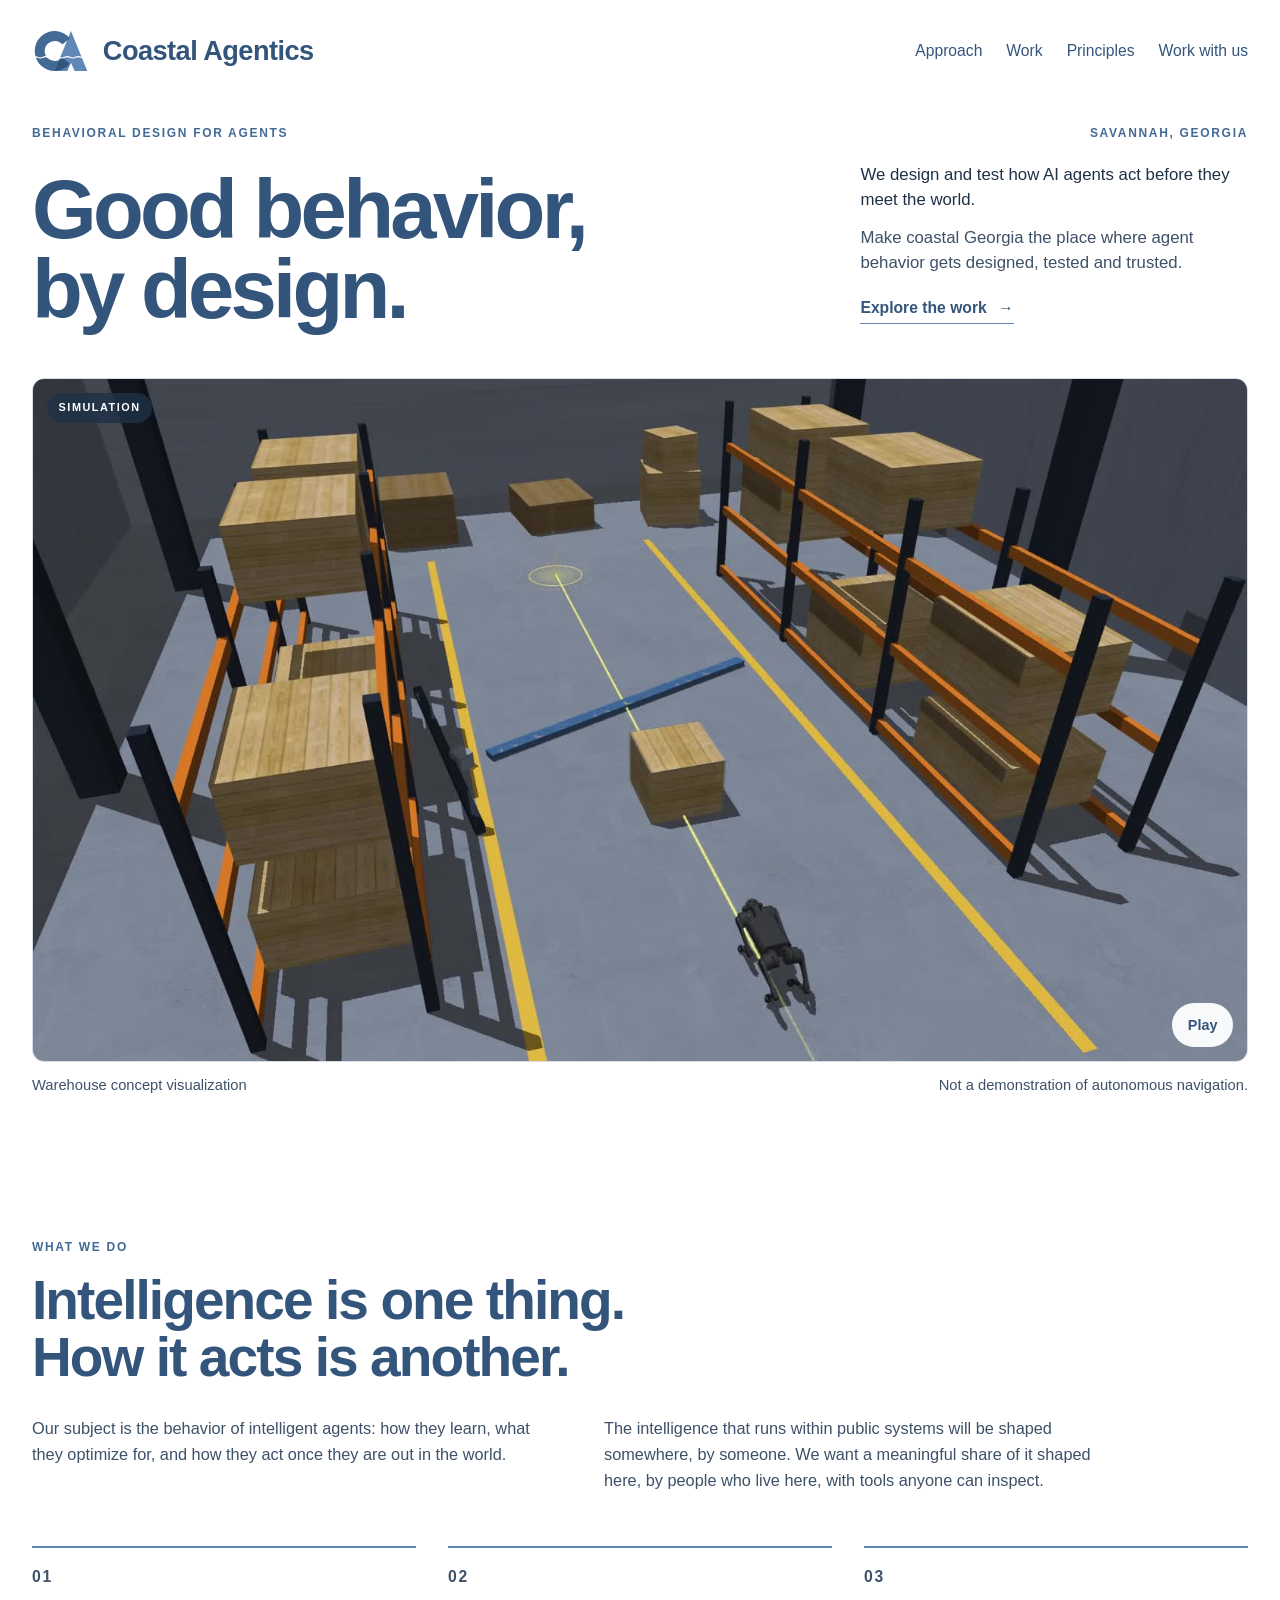
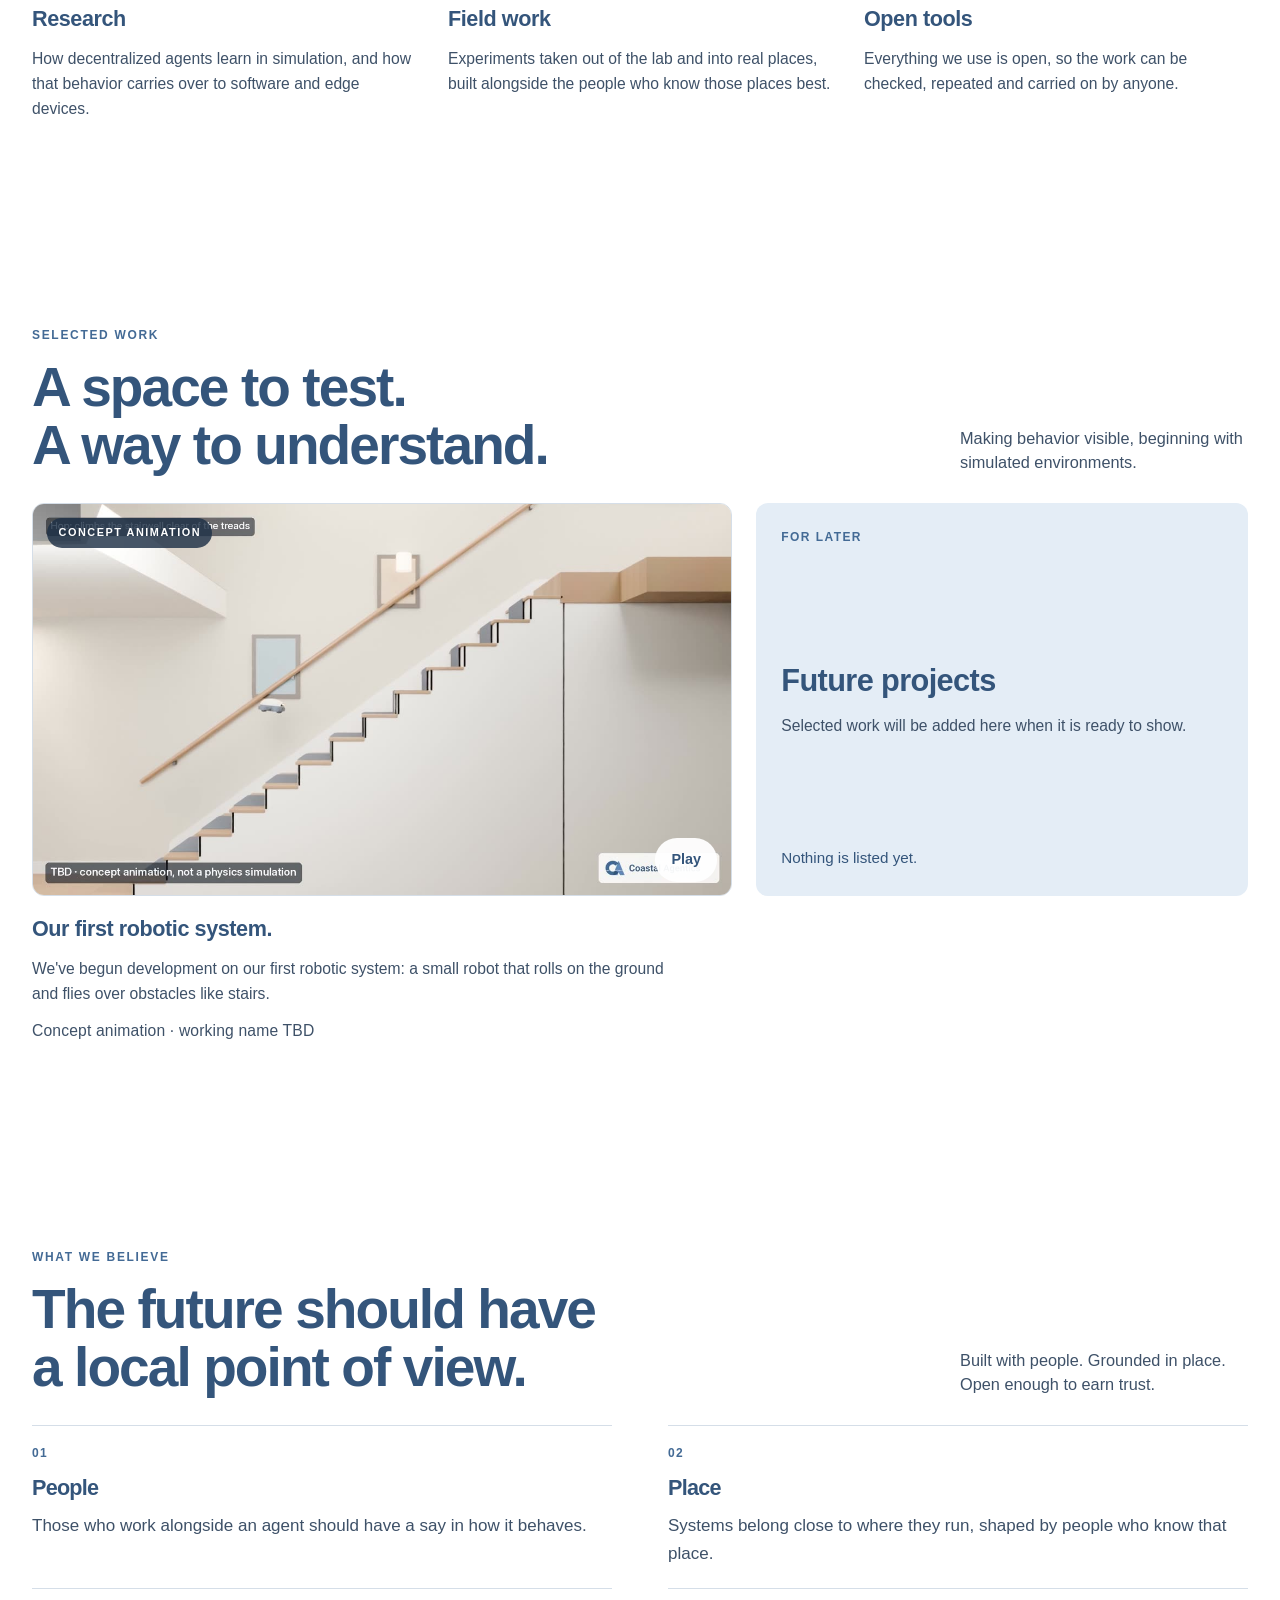
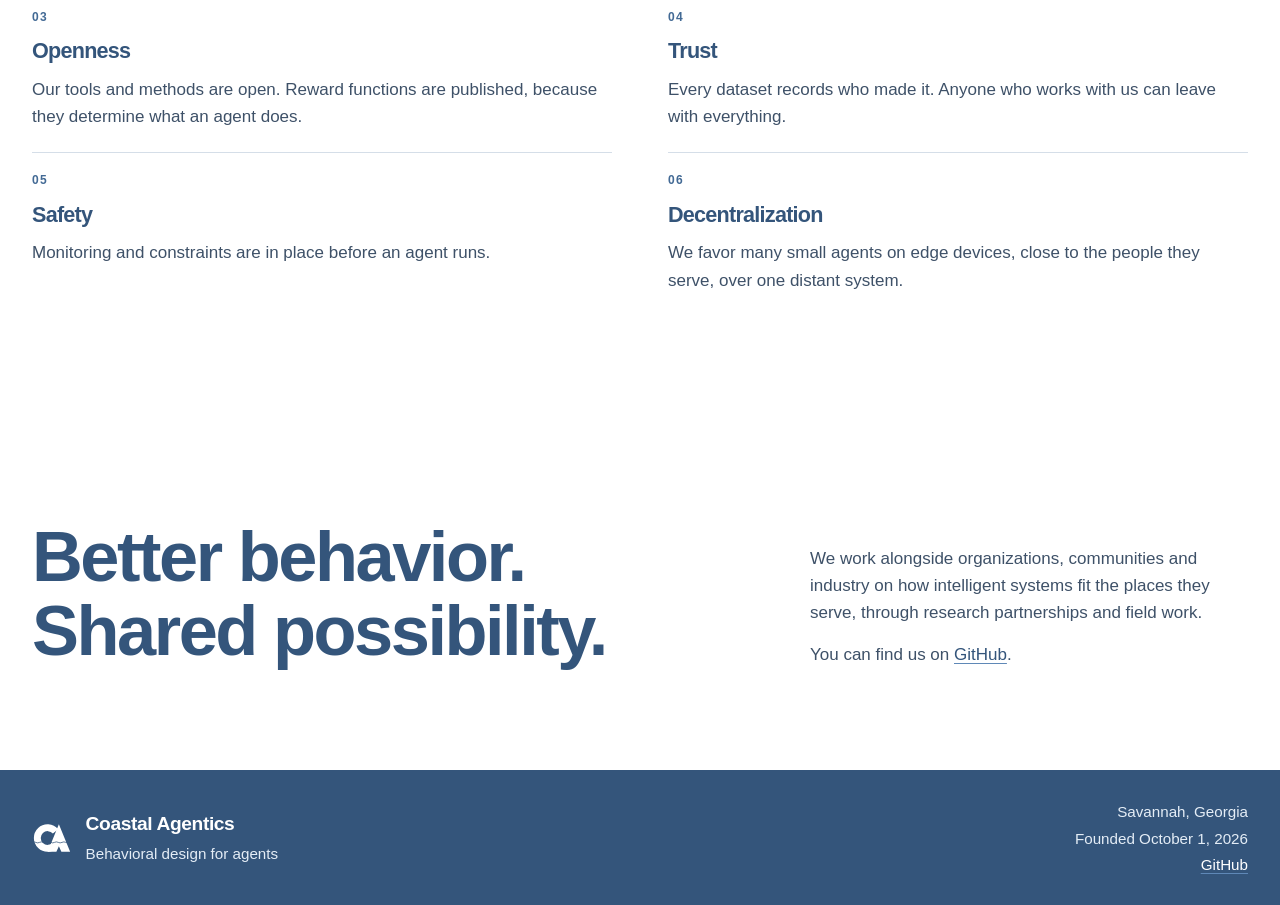
==== commit 99bce159: "Homepage: TBD concept animation replaces the Spot clip" ====
--- a/index.html
+++ b/index.html
@@ -119,33 +119,33 @@
         <p>Making behavior visible, beginning with simulated environments.</p>
       </div>
       <div class="work-grid">
-        <!-- Spot clip: MuJoCo playback of a pretrained SLM-Lab policy. Coastal Agentics did not train it. -->
+        <!-- TBD clip: keyframed Blender concept animation of the working-name TBD robot. Not a physics simulation. -->
         <figure class="film">
           <div class="film-frame">
             <video
-              id="spot-video"
+              id="tbd-video"
               data-coastal-video
-              data-title="Spot simulation"
+              data-title="TBD concept animation"
               muted
               loop
               playsinline
               preload="none"
-              poster="media/spot-poster.jpg"
+              poster="media/tbd-stair-hop-poster.jpg"
               controls
-              aria-label="Simulation. A pretrained SLM-Lab walking policy in MuJoCo. Coastal Agentics did not train this policy.">
-              <source src="media/spot.mp4" type="video/mp4">
-              A MuJoCo simulation of a pretrained SLM-Lab walking policy. Coastal Agentics did not train this policy.
+              aria-label="Concept animation. A small robot, working name TBD, rolls to a staircase, unfolds, flies to the top, lands and folds back up. Not a physics simulation.">
+              <source src="media/tbd-stair-hop.mp4" type="video/mp4">
+              A concept animation of a small robot, working name TBD, flying to the top of a staircase. Not a physics simulation.
             </video>
-            <p class="film-badge" aria-hidden="true">Simulation</p>
+            <p class="film-badge" aria-hidden="true">Concept animation</p>
             <button class="video-toggle" type="button">
               <span data-label>Play</span>
             </button>
           </div>
         </figure>
         <div class="study-copy">
-          <h3>Movement, made observable.</h3>
-          <p>A MuJoCo simulation of a walking policy, shown so the movement can be watched. Coastal Agentics did not train this policy.</p>
-          <p class="credit">MuJoCo · pretrained SLM-Lab policy</p>
+          <h3>Our first robotic system.</h3>
+          <p>We've begun development on our first robotic system: a small robot that rolls on the ground and flies over obstacles like stairs.</p>
+          <p class="credit">Concept animation · working name TBD</p>
         </div>
         <article class="future-panel" id="future-projects" aria-labelledby="future-title">
           <p class="num" aria-hidden="true">For later</p>
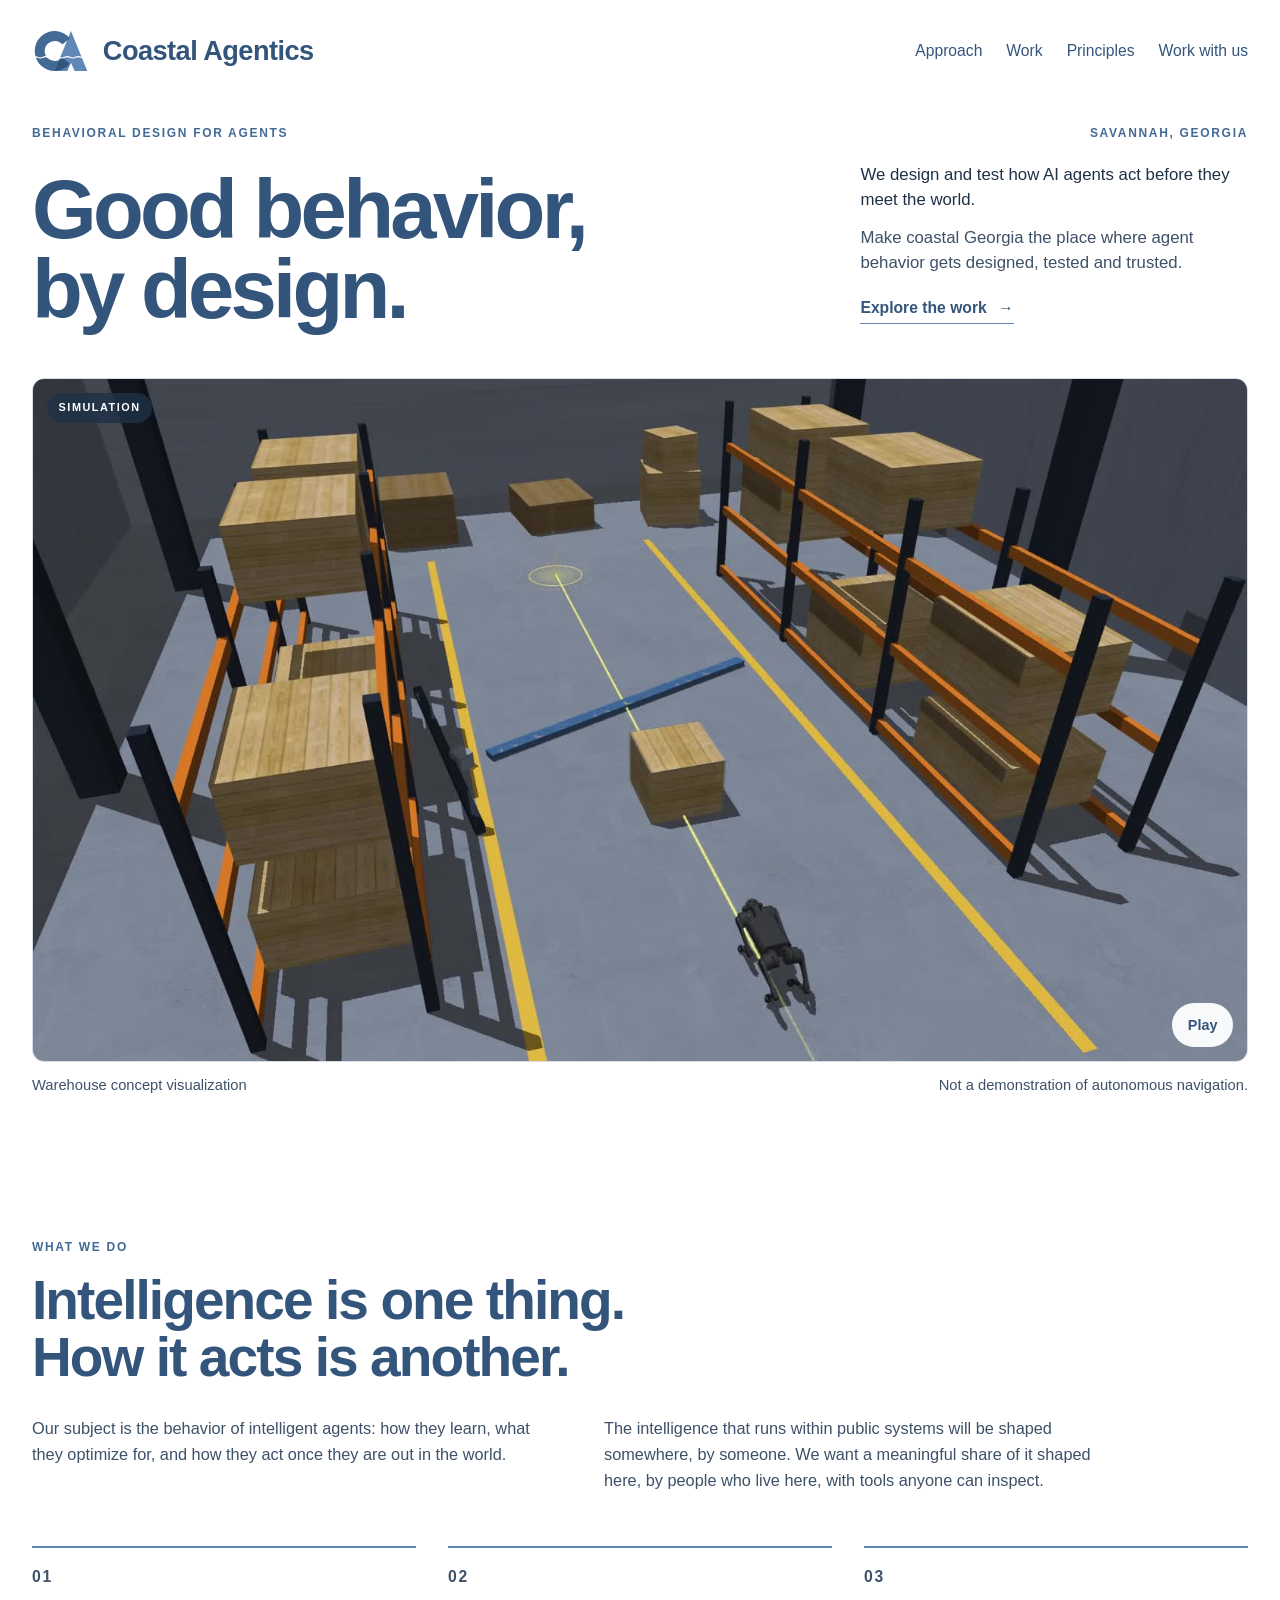
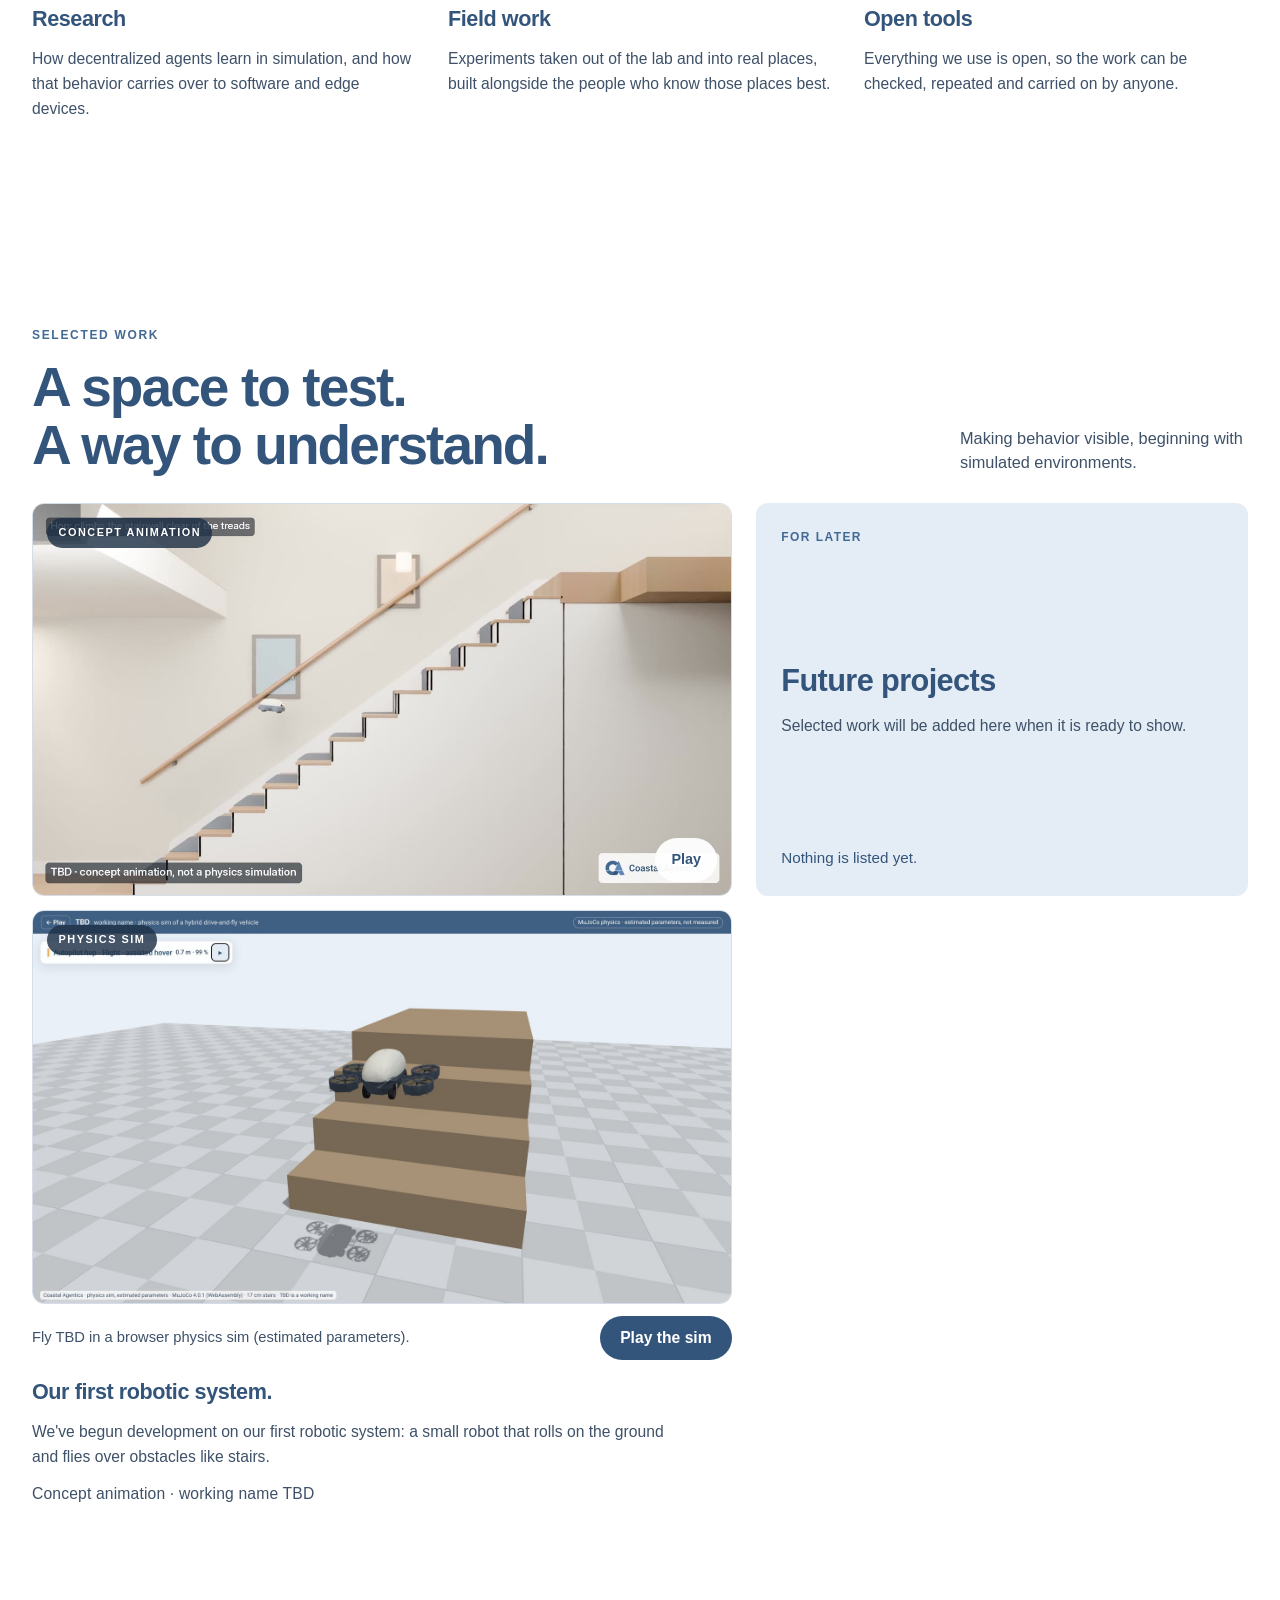
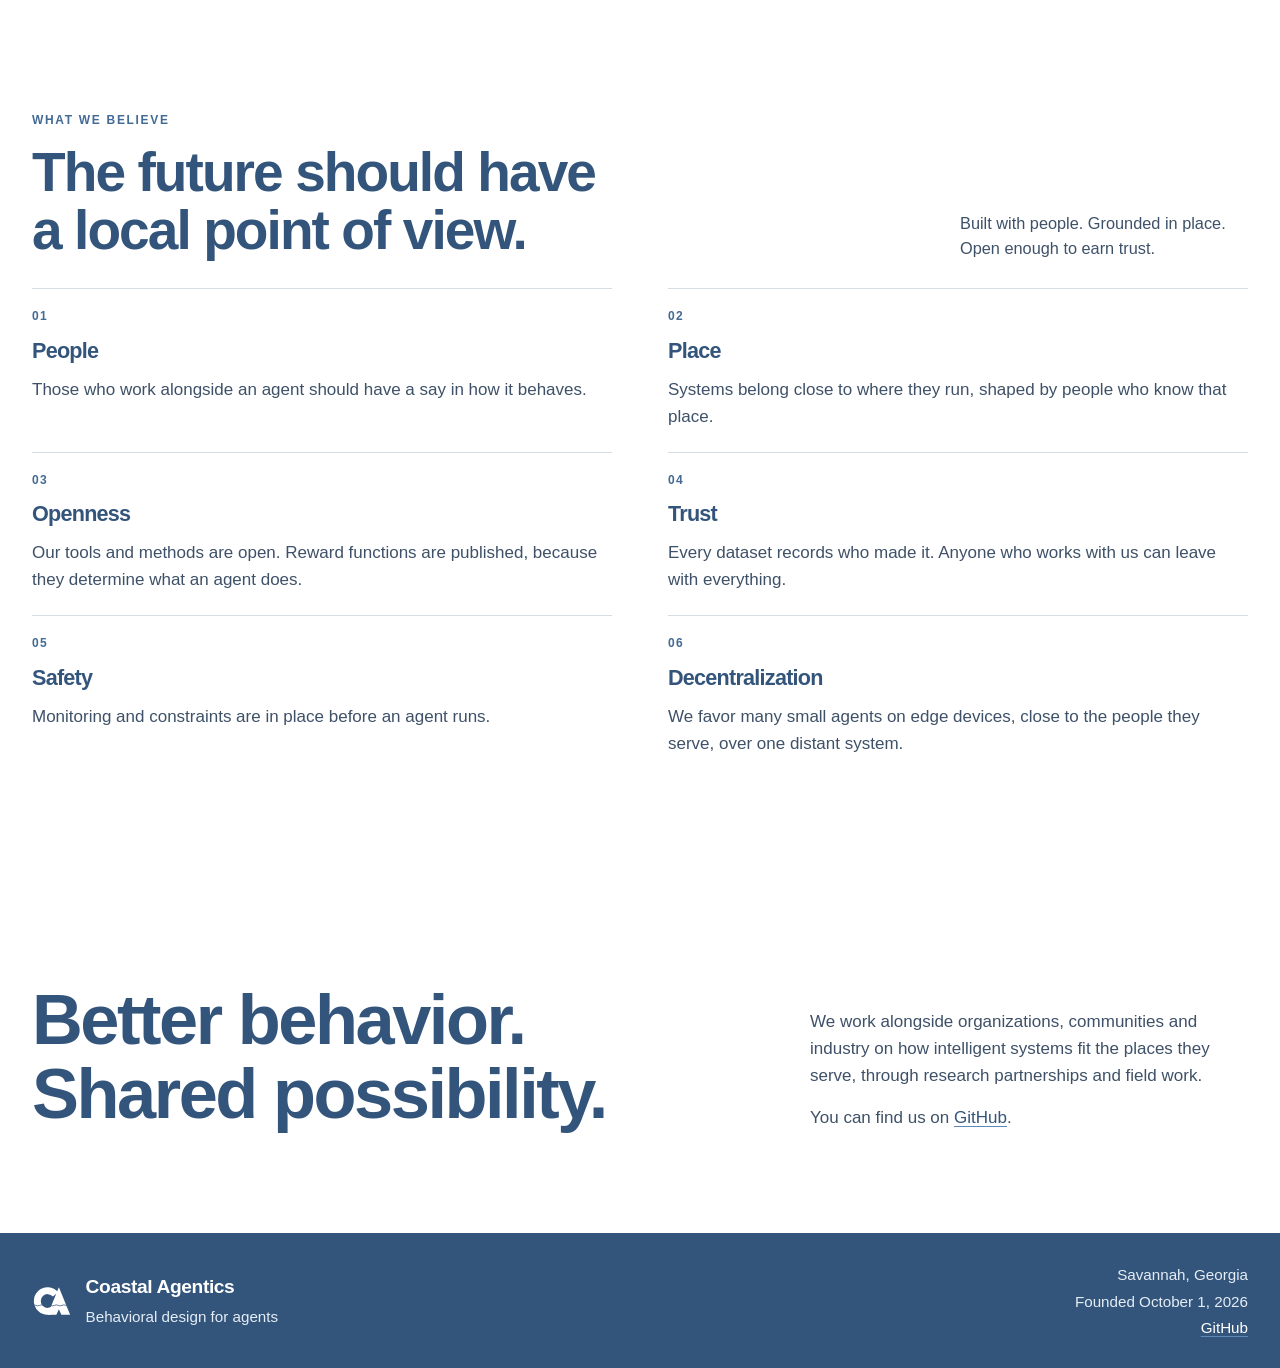
==== commit 84daf5c8: "Homepage: Play the sim after the TBD concept animation Add a still of the playable TBD physics sim a" ====
--- a/index.html
+++ b/index.html
@@ -142,6 +142,23 @@
             </button>
           </div>
         </figure>
+        <!-- Playable TBD physics sim. Estimated parameters, not measured. -->
+        <figure class="film sim-invite">
+          <div class="film-frame">
+            <a class="sim-shot" href="https://coastal-agentics.github.io/arena/tbd/">
+              <img
+                src="media/tbd-sim.jpg"
+                alt="TBD in a browser physics sim, flying over a short staircase. Estimated parameters, not measured."
+                width="1600"
+                height="900">
+            </a>
+            <p class="film-badge" aria-hidden="true">Physics sim</p>
+          </div>
+          <figcaption class="sim-caption">
+            <p>Fly TBD in a browser physics sim (estimated parameters).</p>
+            <a class="btn" href="https://coastal-agentics.github.io/arena/tbd/">Play the sim</a>
+          </figcaption>
+        </figure>
         <div class="study-copy">
           <h3>Our first robotic system.</h3>
           <p>We've begun development on our first robotic system: a small robot that rolls on the ground and flies over obstacles like stairs.</p>
--- a/style.css
+++ b/style.css
@@ -254,7 +254,8 @@
   align-items: stretch;
 }
 .film { grid-column: 1; grid-row: 1; }
-.study-copy { grid-column: 1; grid-row: 2; max-width: 40rem; }
+.sim-invite { grid-column: 1; grid-row: 2; }
+.study-copy { grid-column: 1; grid-row: 3; max-width: 40rem; }
 .study-copy h3 { margin-top: 0.15rem; }
 .credit {
   margin-top: 0.75rem;
@@ -263,6 +264,49 @@
   font-weight: 400;
   letter-spacing: 0.01em;
 }
+
+.sim-shot {
+  display: block;
+  width: 100%;
+  height: 100%;
+  text-decoration: none;
+  color: inherit;
+}
+.sim-shot img {
+  width: 100%;
+  height: 100%;
+  object-fit: cover;
+}
+.sim-caption {
+  display: flex;
+  justify-content: space-between;
+  align-items: center;
+  gap: 0.85rem 1.25rem;
+  margin-top: 0.75rem;
+  flex-wrap: wrap;
+}
+.sim-caption p {
+  color: var(--ink-soft);
+  font-size: 0.92rem;
+  flex: 1 1 16rem;
+}
+.btn {
+  display: inline-flex;
+  align-items: center;
+  justify-content: center;
+  min-height: 44px;
+  padding: 0.5rem 1.25rem;
+  border: 0;
+  border-radius: 999px;
+  background: var(--overlap);
+  color: #fff;
+  font: inherit;
+  font-size: 0.98rem;
+  font-weight: 600;
+  text-decoration: none;
+  white-space: nowrap;
+}
+.btn:hover { background: var(--c); color: #fff; }
 
 .future-panel {
   grid-column: 2;
@@ -342,7 +386,7 @@
   .beliefs,
   .closer { grid-template-columns: 1fr; }
   .work-grid { grid-template-columns: 1fr; }
-  .film, .study-copy, .future-panel { grid-column: auto; grid-row: auto; }
+  .film, .sim-invite, .study-copy, .future-panel { grid-column: auto; grid-row: auto; }
   .future-panel { min-height: 0; }
   .section-head { flex-direction: column; align-items: flex-start; }
   .section-head > p, .principles-intro { max-width: 36rem; }
@@ -362,6 +406,9 @@
   .film-badge { top: 0.65rem; left: 0.65rem; }
   .video-toggle { right: 0.6rem; bottom: 0.6rem; }
   .caption { flex-direction: column; gap: 0.25rem; }
+  .sim-caption { flex-direction: column; align-items: stretch; gap: 0.85rem; }
+  .sim-caption p { flex: 0 1 auto; }
+  .btn { width: 100%; }
   .section { padding-block: 3.25rem; }
   h2 { font-size: clamp(1.85rem, 8.5vw, 2.4rem); }
   .footer-inner { flex-direction: column; }
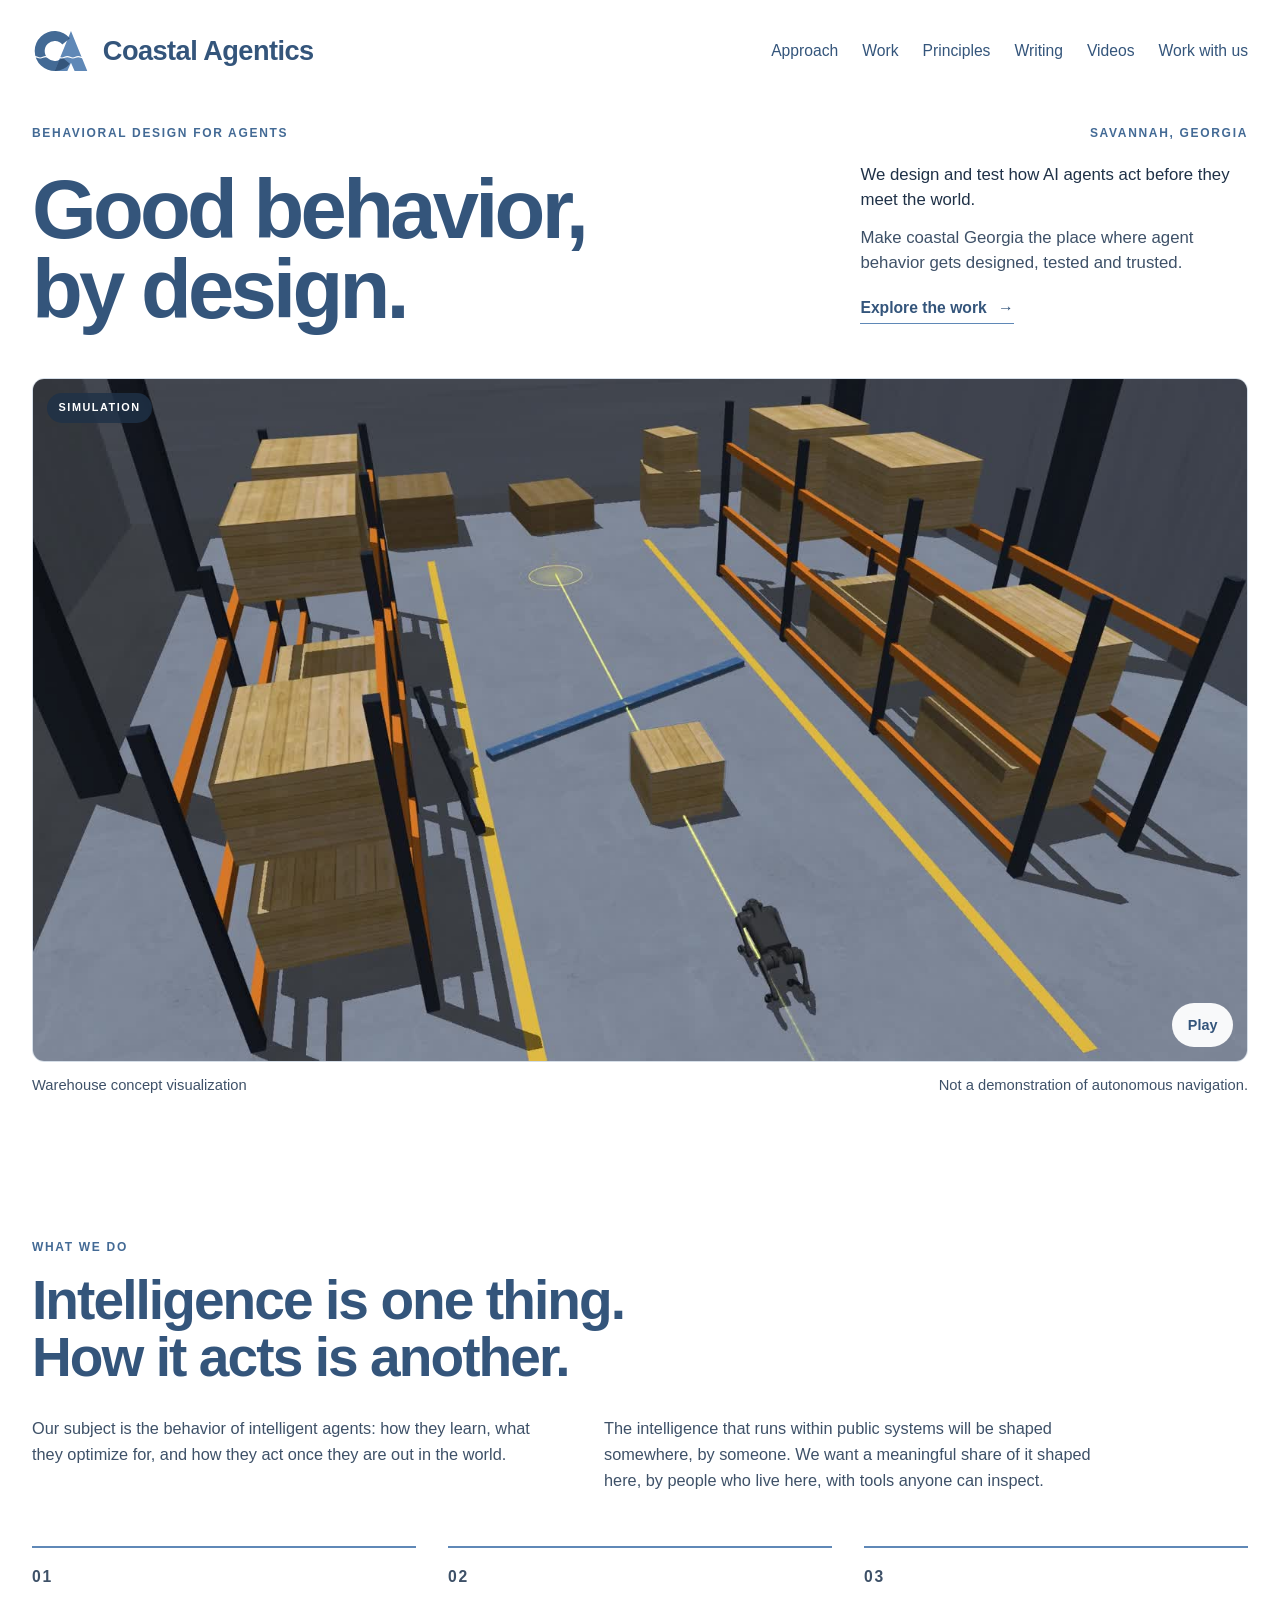
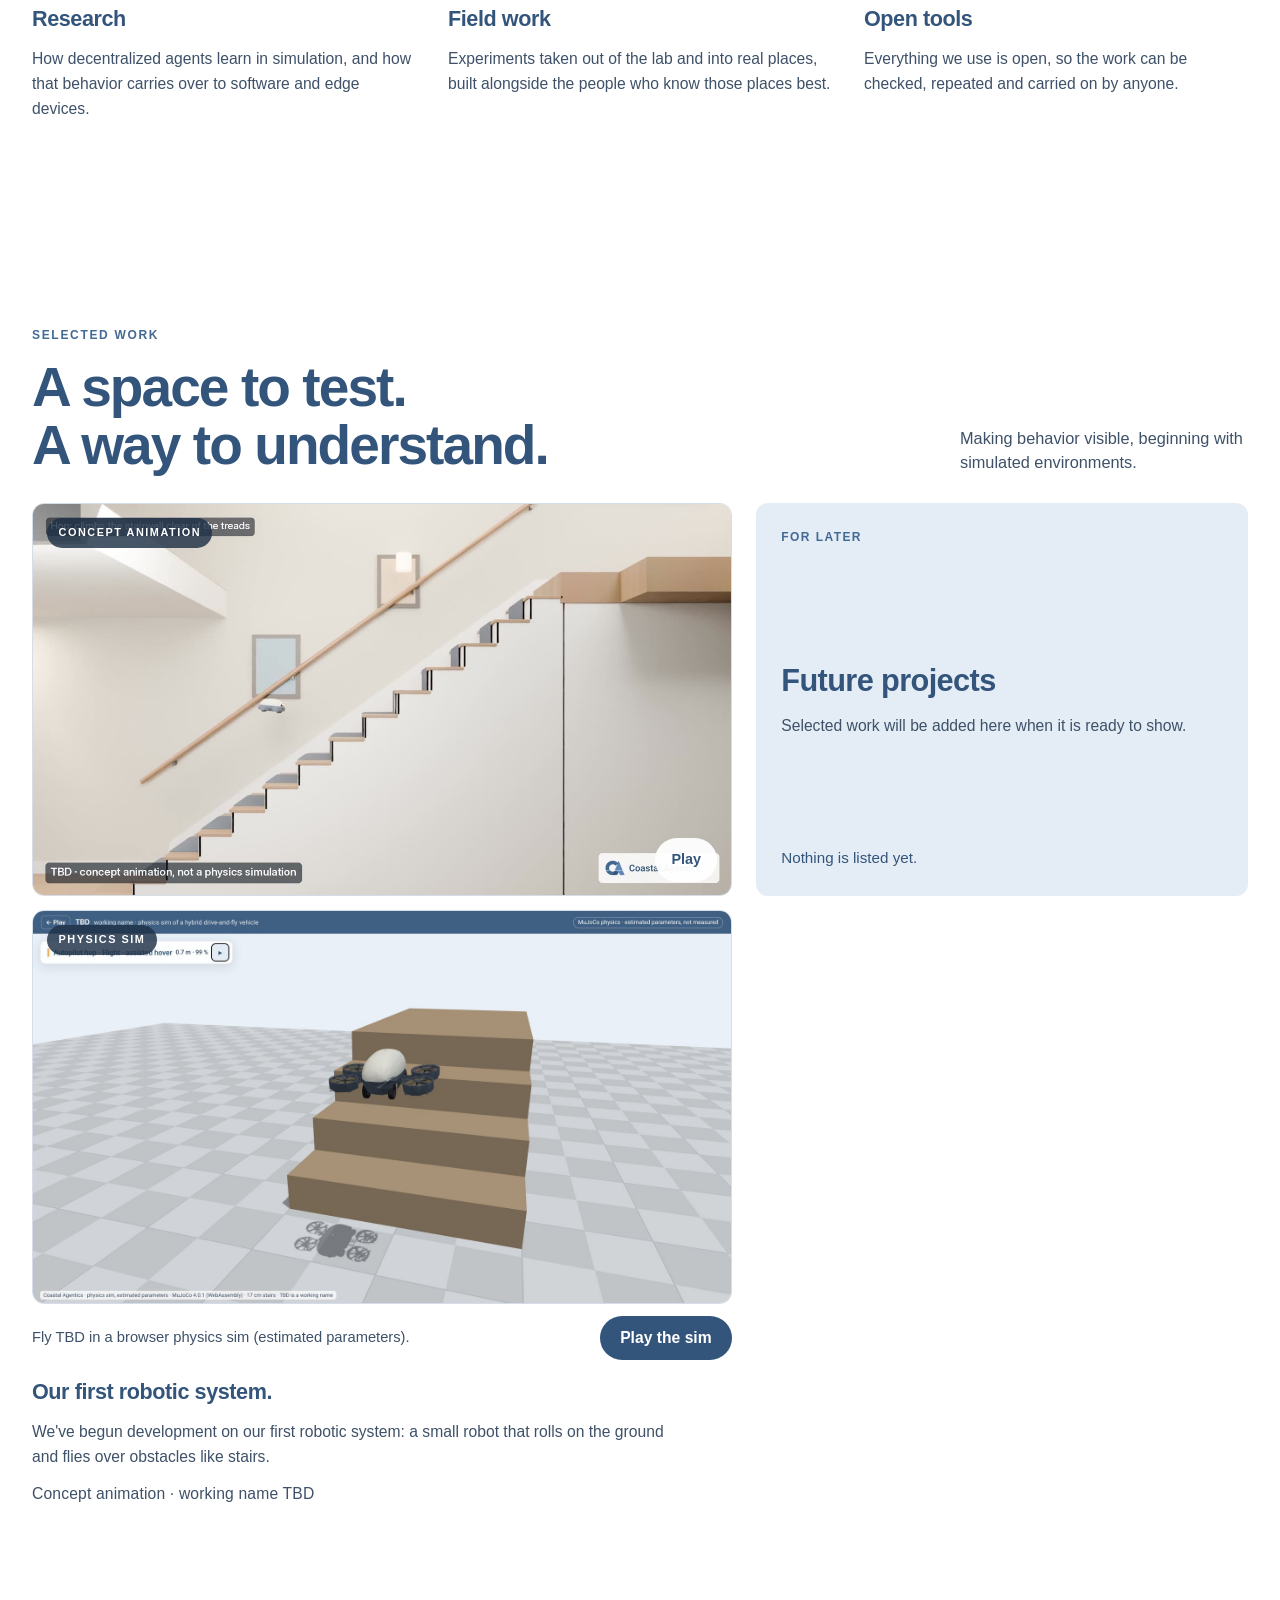
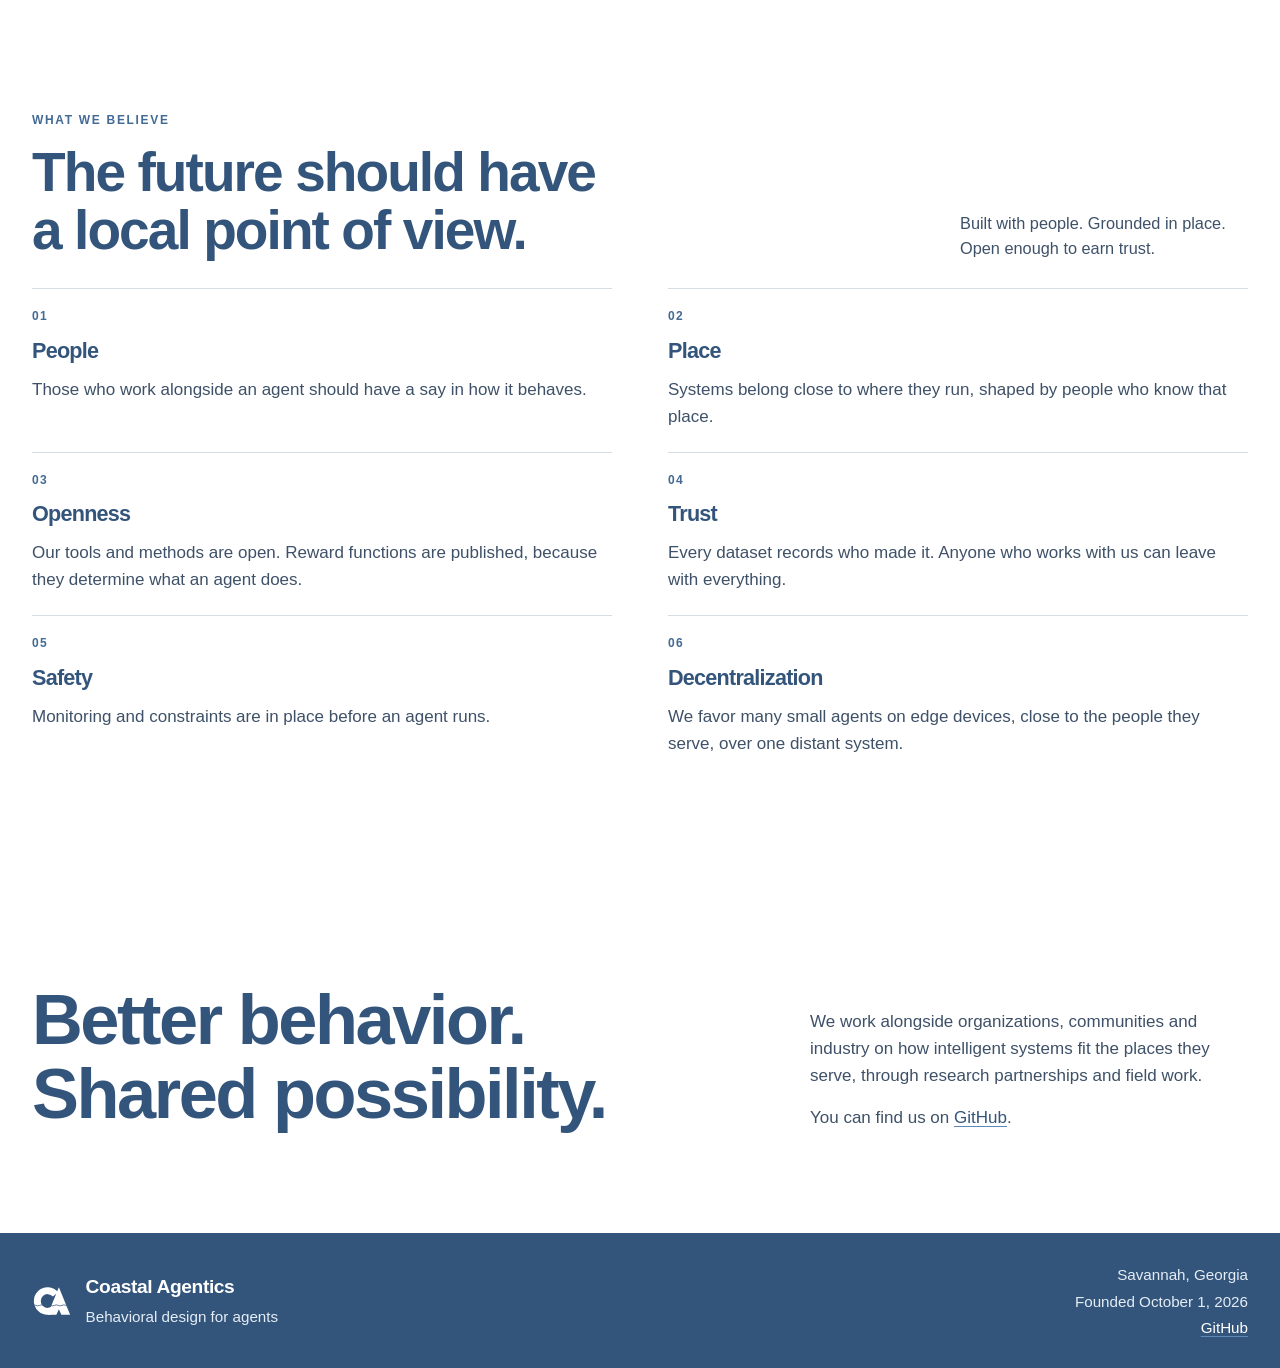
==== commit 49b895ba: "Add Writing, Proof of Work #1, and Videos pages Publish the Proof of Work series, RSS feeds, and bra" ====
--- a/index.html
+++ b/index.html
@@ -38,6 +38,8 @@
       <a href="#approach">Approach</a>
       <a href="#work">Work</a>
       <a href="#principles">Principles</a>
+      <a href="writing/">Writing</a>
+      <a href="videos/">Videos</a>
       <a href="#work-with-us">Work with us</a>
     </nav>
   </header>
--- a/style.css
+++ b/style.css
@@ -417,3 +417,92 @@
 @media (prefers-reduced-motion: reduce) {
   html { scroll-behavior: auto; }
 }
+
+
+/* Current page in the primary nav */
+.site-header nav a[aria-current="page"] {
+  border-bottom: 2px solid var(--a);
+}
+
+/* Writing index and posts */
+.page-hero { padding-block: clamp(2.25rem, 5vw, 4rem) 0.5rem; }
+.page-hero h1 { font-size: clamp(2.4rem, 5.5vw, 4.2rem); max-width: 16ch; }
+.page-lede { max-width: 38rem; margin: 1.25rem 0 0; color: var(--ink-soft); font-size: 1.08rem; }
+.post-list { list-style: none; margin: 2.5rem 0 0; padding: 0; max-width: 44rem; }
+.post-list li { border-top: 1px solid var(--line); padding: 1.35rem 0 1.5rem; }
+.post-list time, .post-meta {
+  display: block;
+  margin: 0 0 0.4rem;
+  color: var(--c);
+  font-size: 0.75rem;
+  font-weight: 600;
+  letter-spacing: 0.12em;
+  text-transform: uppercase;
+}
+.post-list h2 { font-size: 1.65rem; margin: 0 0 0.45rem; }
+.post-list h2 a { color: var(--overlap); text-decoration: none; }
+.post-list h2 a:hover { color: var(--c); }
+.post-list p { margin: 0; color: var(--ink-soft); max-width: 40rem; }
+
+.article { max-width: 40rem; padding-block: 2rem clamp(4rem, 8vw, 6.5rem); }
+.article h1 { font-size: clamp(2.1rem, 4.5vw, 3.2rem); line-height: 1.08; margin: 0 0 1.25rem; }
+.article .post-meta { margin-bottom: 1.75rem; }
+.article p { margin: 0 0 1.15rem; }
+.article .lede { font-size: 1.12rem; color: var(--ink-soft); }
+.back-link { display: inline-block; margin-bottom: 1.5rem; font-size: 0.95rem; font-weight: 600; text-decoration: none; color: var(--overlap); }
+.back-link:hover { color: var(--c); }
+
+/* Videos */
+.clip-grid {
+  display: grid;
+  grid-template-columns: 1fr 1fr;
+  gap: 2rem 1.5rem;
+  margin-top: 2.5rem;
+}
+.clip { margin: 0; }
+.clip h2 { font-size: 1.35rem; margin: 0.85rem 0 0.35rem; }
+.clip p { color: var(--ink-soft); font-size: 0.95rem; margin: 0; }
+.clip .credit { margin-top: 0.55rem; }
+.sizzle { margin: 2rem 0 0; }
+.sizzle h2 { font-size: 1.65rem; margin: 0.9rem 0 0.35rem; }
+.note { max-width: 40rem; margin-top: 1rem; color: var(--ink-soft); }
+
+@media (max-width: 860px) {
+  .clip-grid { grid-template-columns: 1fr; }
+}
+
+/* Proof of Work series */
+.page-hero h1.wide { max-width: 22ch; }
+.series-card {
+  max-width: 44rem;
+  margin: 2rem 0 0;
+  padding: 1.35rem 1.4rem 1.5rem;
+  border: 1px solid var(--line);
+  border-radius: var(--radius);
+  background: var(--panel);
+}
+.series-card h2 { font-size: 1.45rem; margin: 0 0 0.45rem; }
+.series-card h2 a { color: var(--overlap); text-decoration: none; }
+.series-card h2 a:hover { color: var(--c); }
+.series-card p { margin: 0; color: var(--ink-soft); }
+.series-card .text-link { margin-top: 0.9rem; }
+.section-tight { padding-top: 1.5rem; }
+.article h2 {
+  font-size: 1.45rem;
+  margin: 2.25rem 0 0.85rem;
+  line-height: 1.2;
+}
+.article .film, .article .sizzle { margin: 1.25rem 0 1.5rem; }
+.article .caption, .article .credit { margin-top: 0.55rem; }
+.facts {
+  display: grid;
+  gap: 1.1rem;
+  margin: 0 0 2rem;
+  padding: 0;
+}
+.facts div { border-top: 2px solid var(--a); padding-top: 0.7rem; }
+.facts h2 { margin: 0 0 0.4rem; font-size: 0.75rem; letter-spacing: 0.12em; text-transform: uppercase; color: var(--c); }
+.facts p { margin: 0; color: var(--ink); font-size: 0.98rem; }
+.sources { margin-top: 2.5rem; padding-top: 1.25rem; border-top: 1px solid var(--line); color: var(--ink-soft); font-size: 0.92rem; }
+.sources p { margin: 0 0 0.5rem; }
+.draft-note { color: var(--c); font-size: 0.92rem; font-weight: 600; }
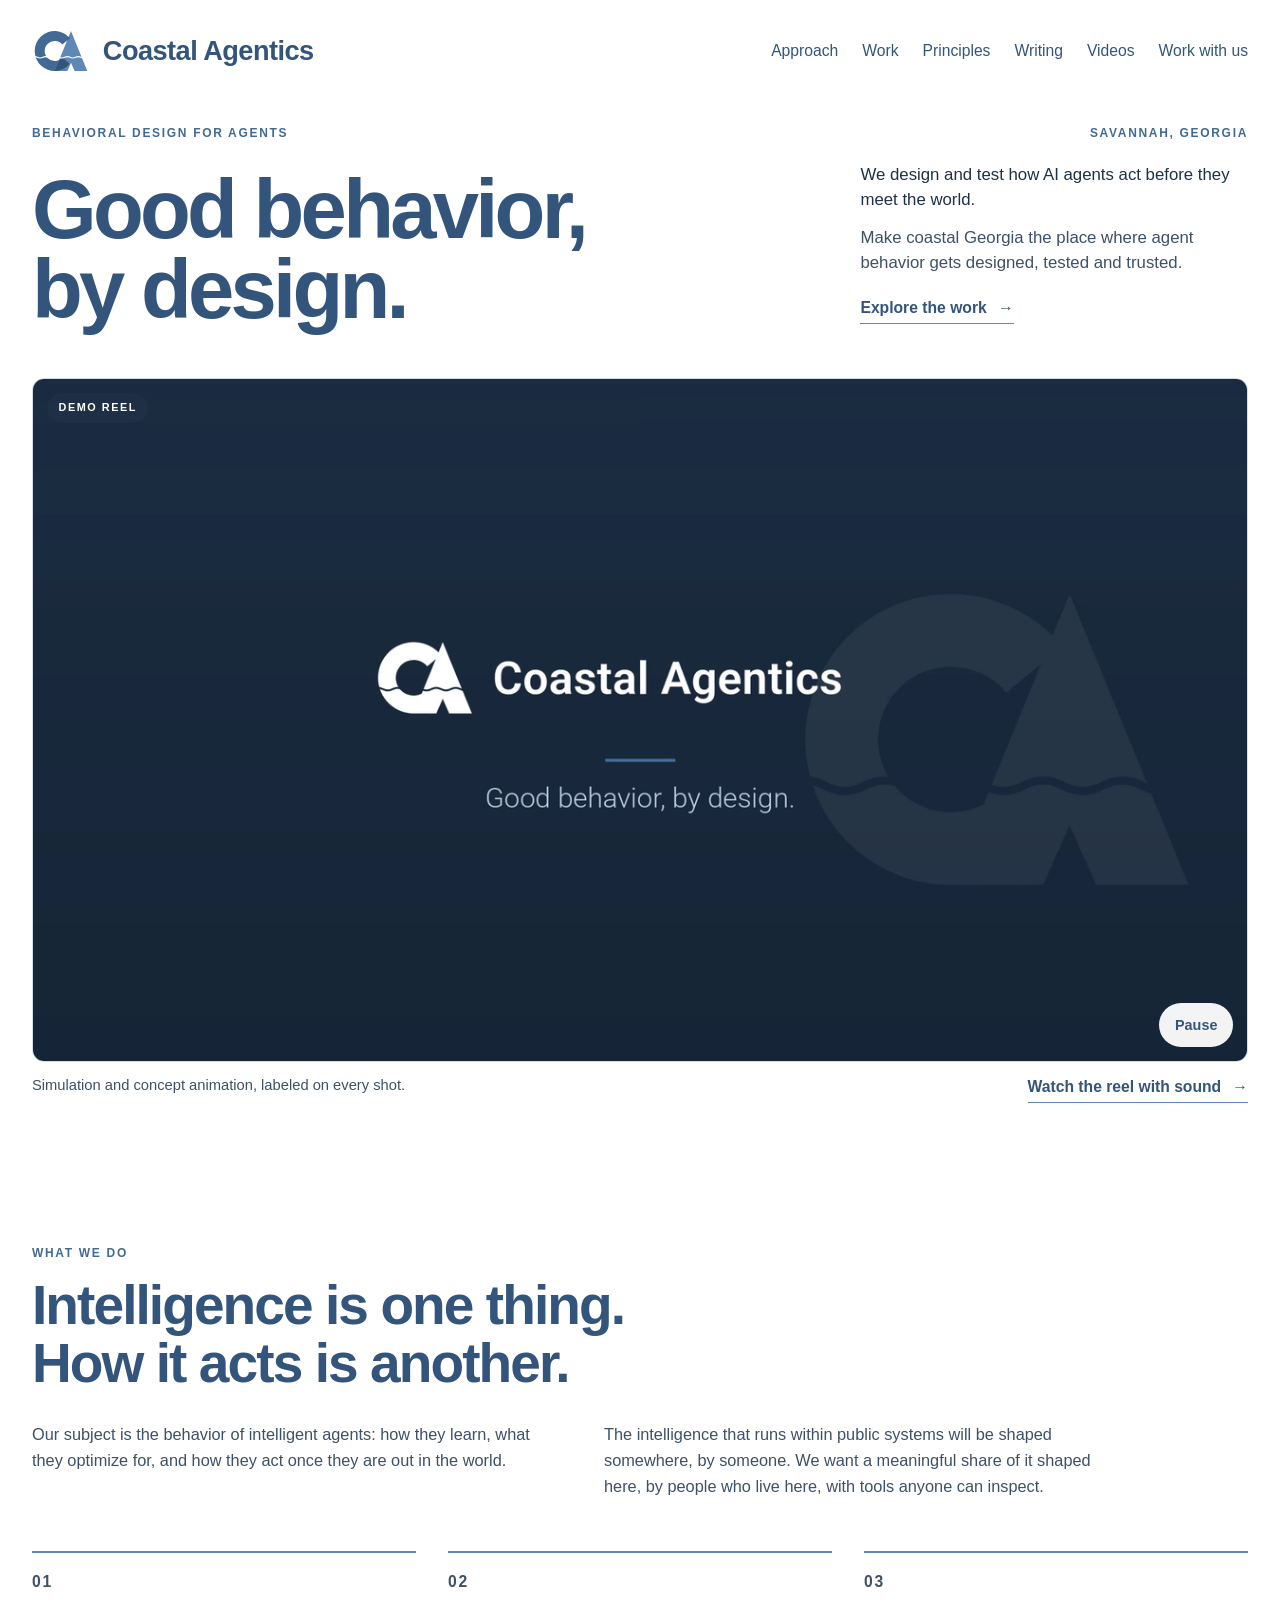
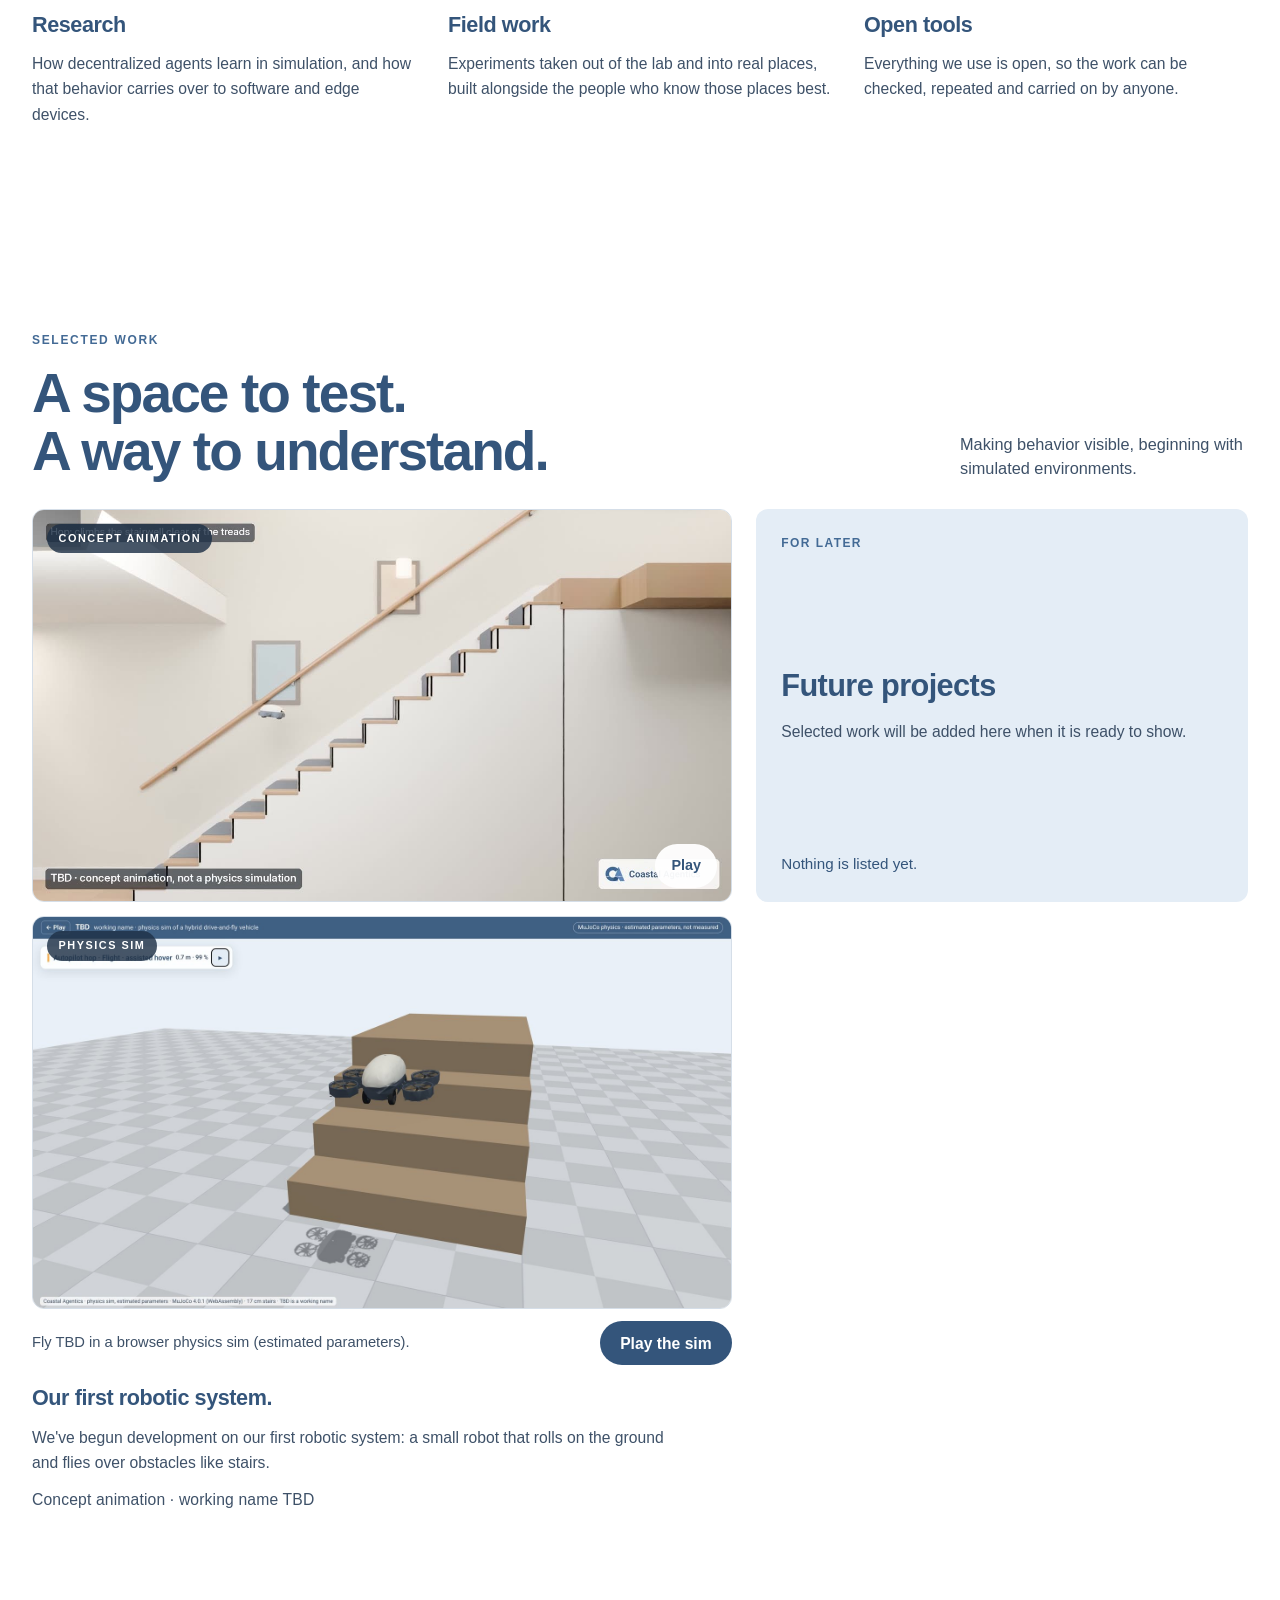
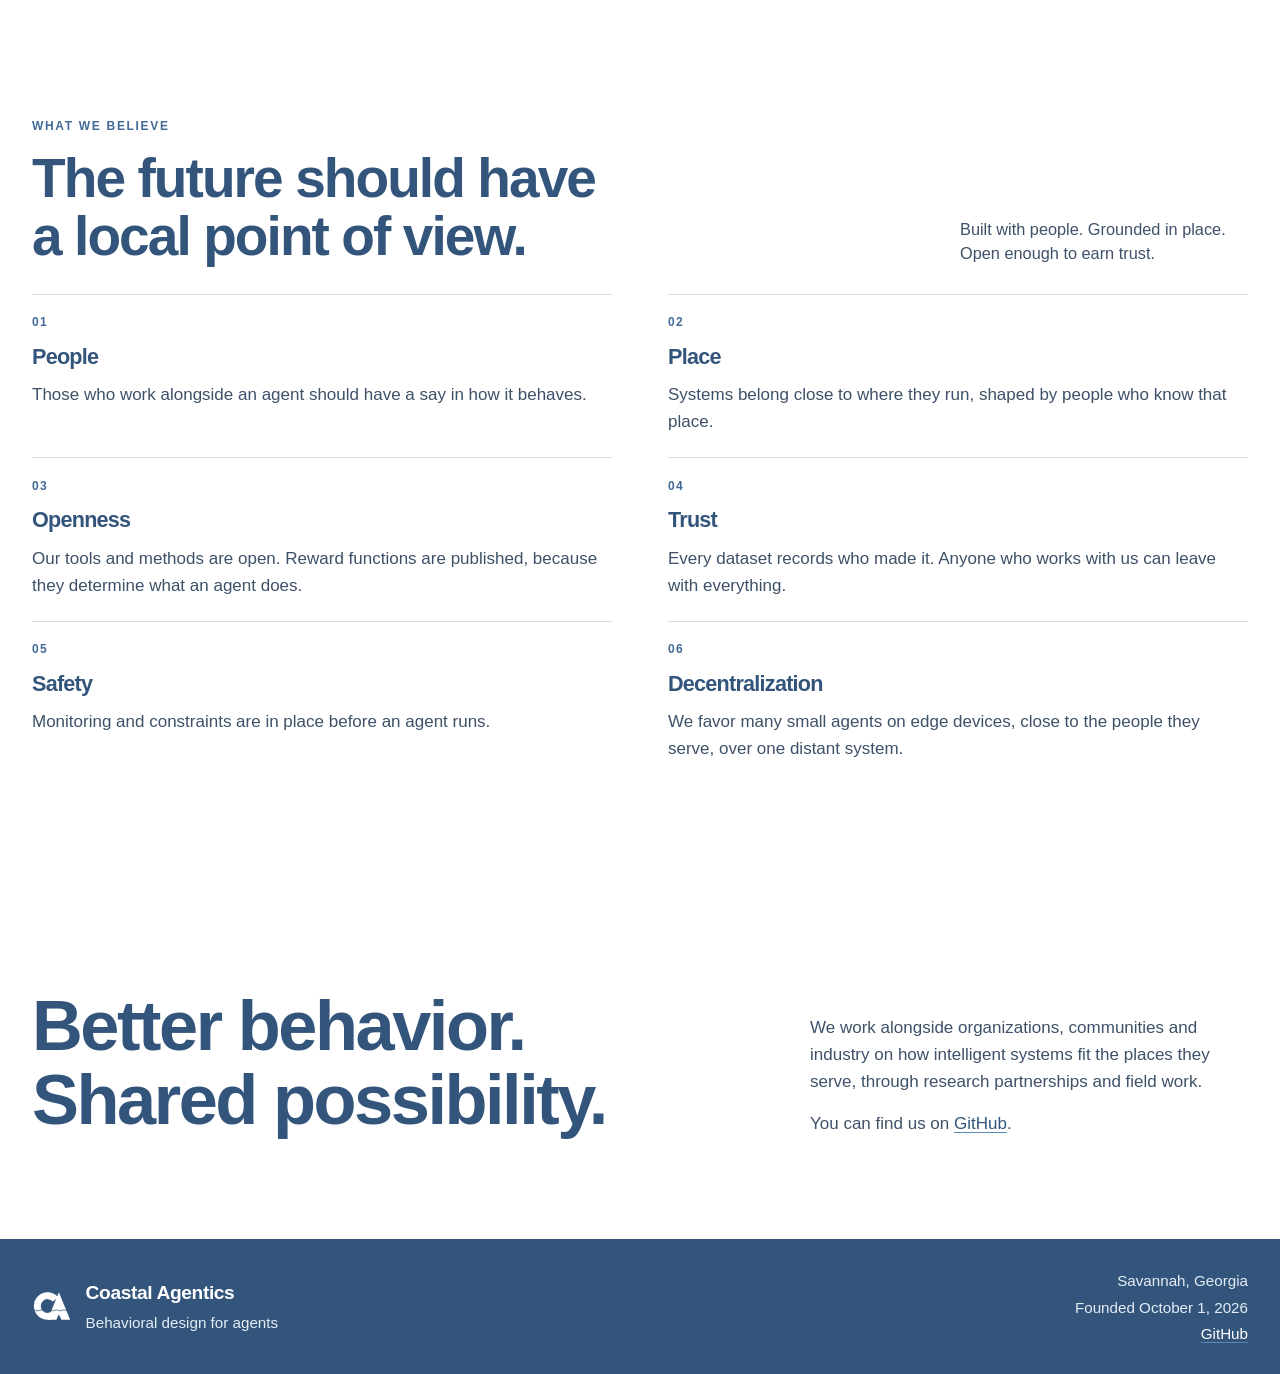
==== commit d63cac8f: "Homepage: demo reel v5 as the hero film; full reel with sound on Videos - media/reel/: muted 720p he" ====
--- a/index.html
+++ b/index.html
@@ -23,7 +23,7 @@
   <meta name="twitter:title" content="Coastal Agentics · Good behavior, by design">
   <meta name="twitter:description" content="Coastal Agentics designs and tests how AI agents act before they meet the world: agentic software development and behavioral design for agents, from Savannah, Georgia.">
   <meta name="twitter:image" content="https://coastal-agentics.github.io/og-image.png">
-  <link rel="preload" as="image" href="media/warehouse-poster.jpg">
+  <link rel="preload" as="image" href="media/reel/coastal-reel-poster.jpg">
   <link rel="stylesheet" href="style.css">
   <script src="home.js" defer></script>
 </head>
@@ -59,31 +59,32 @@
         </div>
       </div>
 
-      <!-- Warehouse clip: concept visualization only. It is not evidence of autonomous navigation. -->
+      <!-- Demo reel (v5, 58 s): muted loop. Every shot carries an on-screen label: simulation (trained, pretrained or scripted) or concept animation. -->
       <figure class="hero-film">
         <div class="film-frame">
           <video
-            id="warehouse-video"
+            id="reel-video"
             data-coastal-video
-            data-title="warehouse concept visualization"
+            data-title="demo reel"
             muted
             loop
             playsinline
             preload="none"
-            poster="media/warehouse-poster.jpg"
+            poster="media/reel/coastal-reel-poster.jpg"
             controls
-            aria-label="Simulation. Warehouse concept visualization. Not a demonstration of autonomous navigation.">
-            <source src="media/warehouse.mp4" type="video/mp4">
-            A concept visualization of a warehouse. Not a demonstration of autonomous navigation.
+            aria-label="Demo reel. Simulation and concept animation, each shot labeled on screen: trained waypoint navigation, pretrained walking, scripted grasping and stacking, and the TBD concept robot.">
+            <source src="media/reel/coastal-reel-hero.webm" type="video/webm">
+            <source src="media/reel/coastal-reel-hero.mp4" type="video/mp4">
+            Demo reel. Simulation and concept animation, each shot labeled on screen.
           </video>
-          <p class="film-badge" aria-hidden="true">Simulation</p>
+          <p class="film-badge" aria-hidden="true">Demo reel</p>
           <button class="video-toggle" type="button">
             <span data-label>Play</span>
           </button>
         </div>
         <figcaption class="caption">
-          <span>Warehouse concept visualization</span>
-          <span>Not a demonstration of autonomous navigation.</span>
+          <span>Simulation and concept animation, labeled on every shot.</span>
+          <a class="text-link" href="videos/#reel">Watch the reel with sound <span aria-hidden="true">→</span></a>
         </figcaption>
       </figure>
     </section>
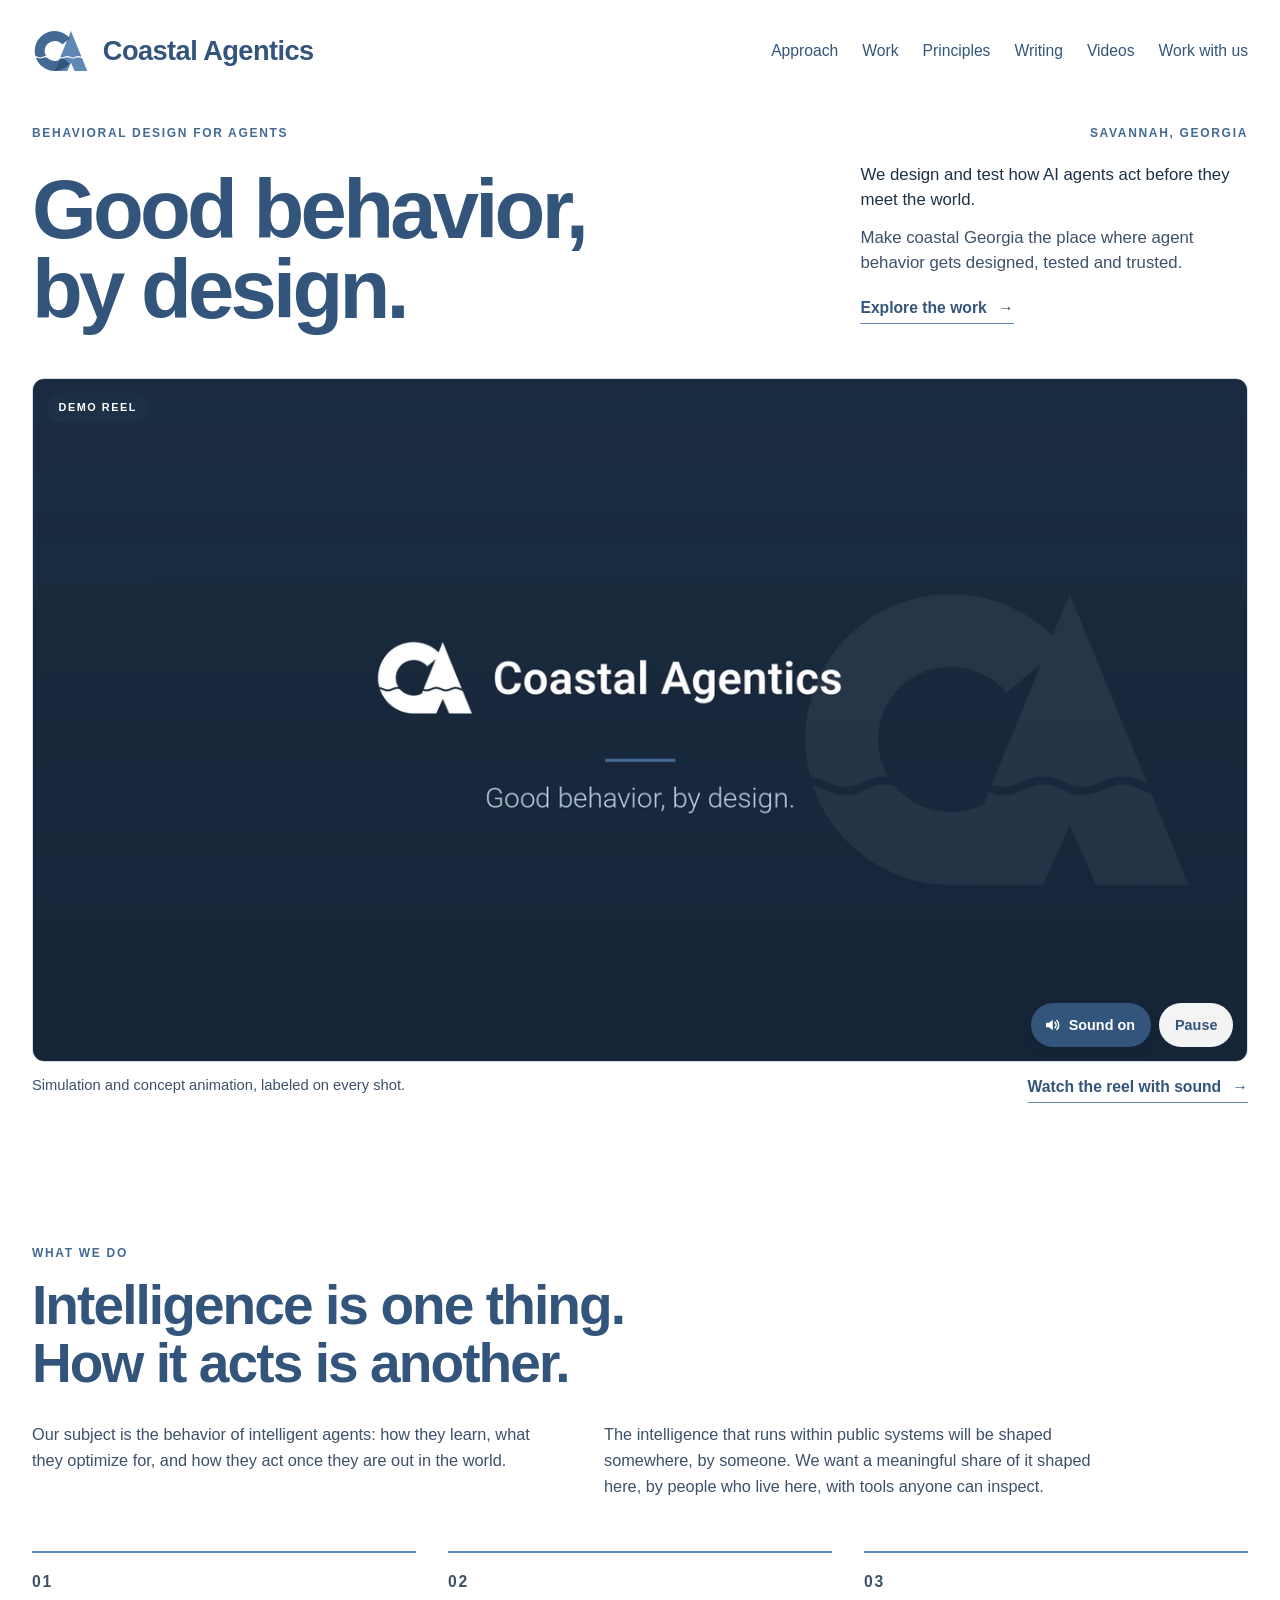
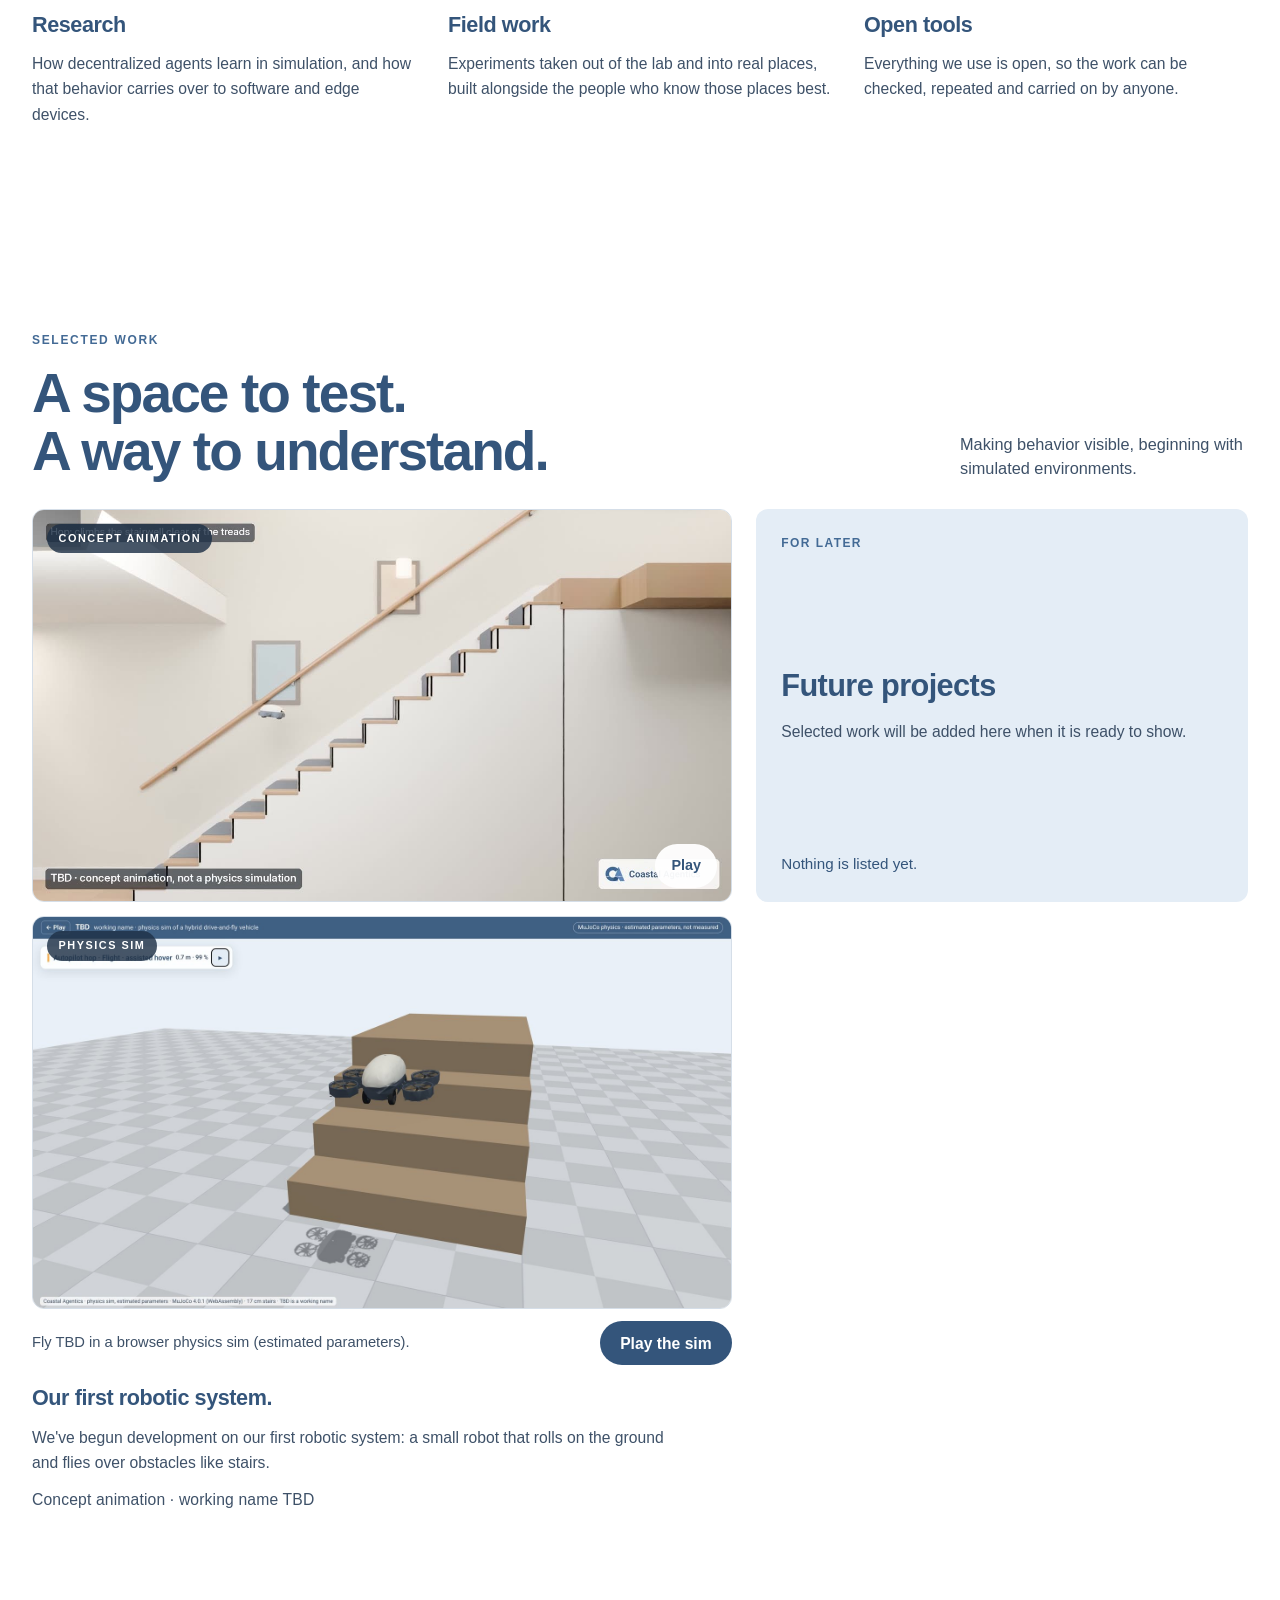
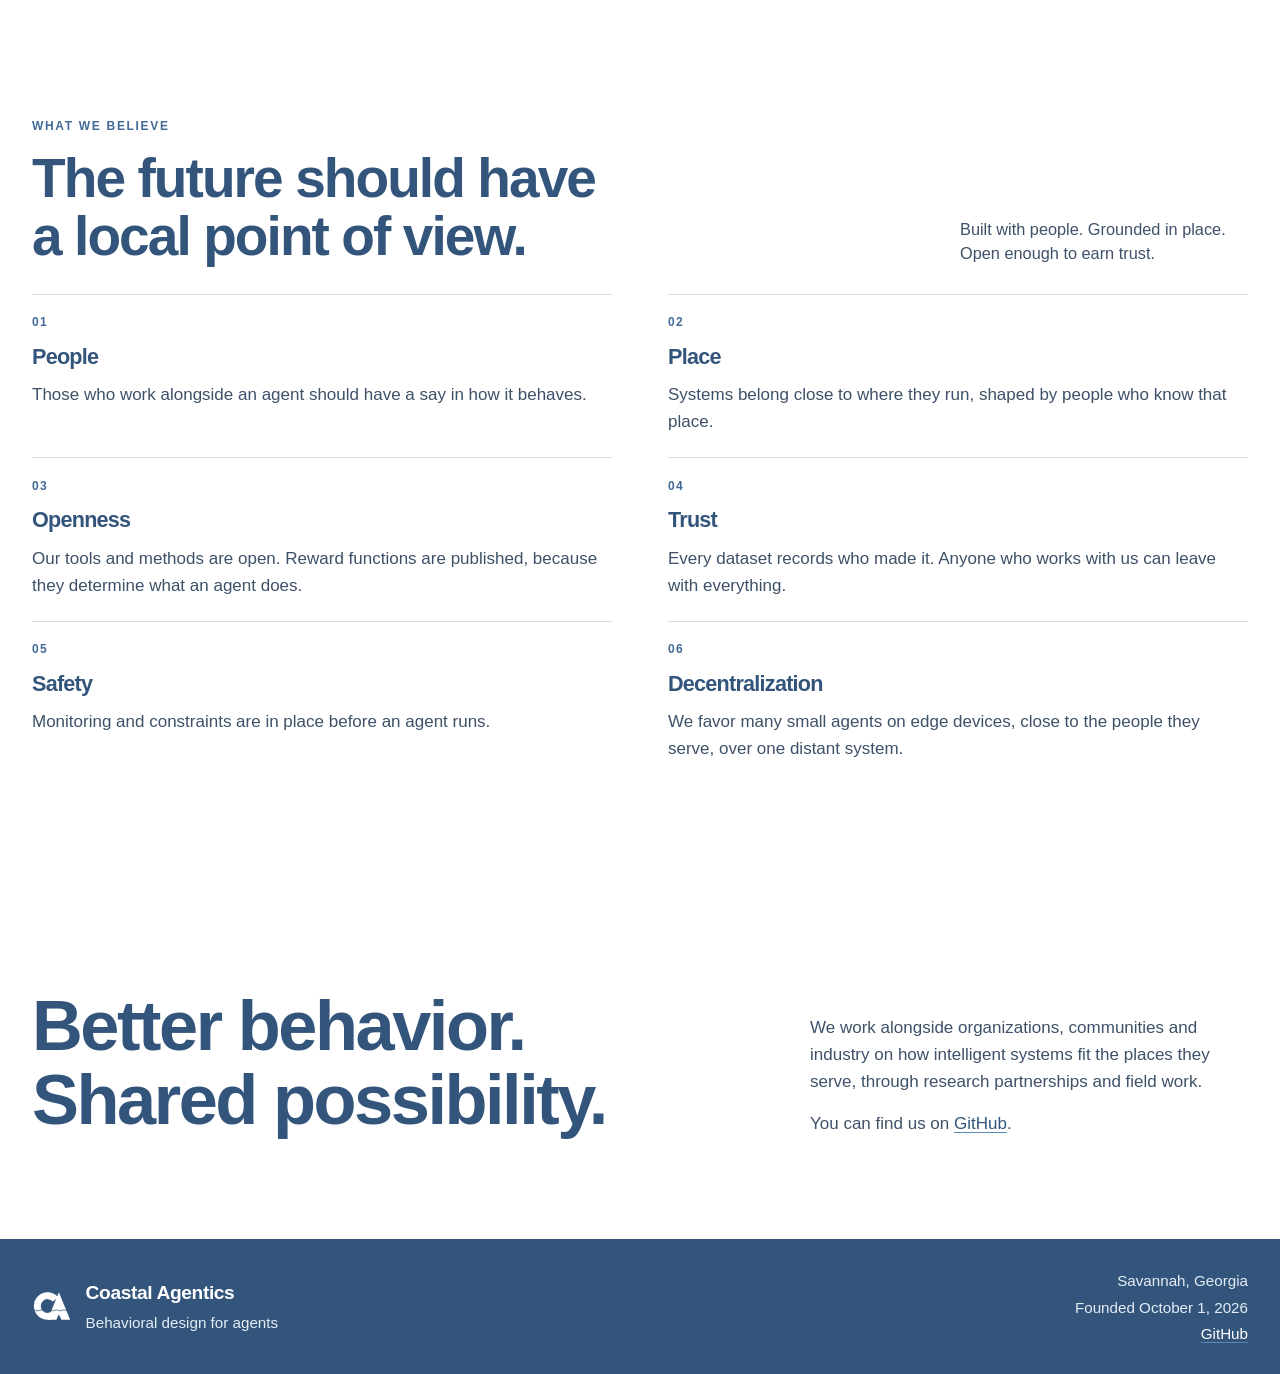
==== commit 7c748a43: "Homepage reel: Sound on button plays the with-music reel; phones play it on Play - index.html: Sound" ====
--- a/index.html
+++ b/index.html
@@ -59,13 +59,14 @@
         </div>
       </div>
 
-      <!-- Demo reel (v5, 58 s): muted loop. Every shot carries an on-screen label: simulation (trained, pretrained or scripted) or concept animation. -->
+      <!-- Demo reel (v5, 58 s): muted loop. "Sound on" (or Play on phones) switches to the with-music file, coastal-reel.mp4 (home.js). Every shot carries an on-screen label: simulation (trained, pretrained or scripted) or concept animation. -->
       <figure class="hero-film">
         <div class="film-frame">
           <video
             id="reel-video"
             data-coastal-video
             data-title="demo reel"
+            data-sound-src="media/reel/coastal-reel.mp4"
             muted
             loop
             playsinline
@@ -78,9 +79,15 @@
             Demo reel. Simulation and concept animation, each shot labeled on screen.
           </video>
           <p class="film-badge" aria-hidden="true">Demo reel</p>
-          <button class="video-toggle" type="button">
-            <span data-label>Play</span>
-          </button>
+          <div class="film-controls">
+            <button class="sound-toggle" type="button" aria-pressed="false" aria-label="Sound on: play the demo reel from the start with music">
+              <svg viewBox="0 0 24 24" width="18" height="18" aria-hidden="true" focusable="false"><path d="M4 9v6h4l5 4V5L8 9H4z" fill="currentColor"/><path data-wave d="M16 8.5a5 5 0 0 1 0 7M18.5 6a8.5 8.5 0 0 1 0 12" fill="none" stroke="currentColor" stroke-width="2" stroke-linecap="round"/><path data-mute d="M16.5 9.5l5 5m0-5l-5 5" fill="none" stroke="currentColor" stroke-width="2" stroke-linecap="round"/></svg>
+              <span data-sound-label>Sound on</span>
+            </button>
+            <button class="video-toggle" type="button">
+              <span data-label>Play</span>
+            </button>
+          </div>
         </div>
         <figcaption class="caption">
           <span>Simulation and concept animation, labeled on every shot.</span>
--- a/style.css
+++ b/style.css
@@ -178,6 +178,38 @@
   cursor: pointer;
 }
 .film-frame.is-enhanced .video-toggle { display: inline-flex; align-items: center; justify-content: center; }
+/* Demo reel: Sound on / Sound off beside Play. In sound mode native controls take the bottom edge. */
+.film-controls {
+  position: absolute;
+  right: 0.85rem;
+  bottom: 0.85rem;
+  display: flex;
+  gap: 0.5rem;
+  align-items: center;
+}
+.film-controls .video-toggle { position: static; }
+.sound-toggle {
+  display: none;
+  min-height: 44px;
+  padding: 0.45rem 1rem 0.45rem 0.8rem;
+  gap: 0.45rem;
+  border: 0;
+  border-radius: 999px;
+  background: var(--overlap, #34557B);
+  color: #fff;
+  font: inherit;
+  font-size: 0.9rem;
+  font-weight: 600;
+  cursor: pointer;
+  box-shadow: 0 2px 10px rgba(15, 30, 51, 0.25);
+}
+.film-frame.is-enhanced .sound-toggle { display: inline-flex; align-items: center; justify-content: center; }
+.sound-toggle:hover, .sound-toggle:focus-visible { background: var(--c, #1F3147); }
+.sound-toggle [data-mute] { display: none; }
+.sound-toggle[aria-pressed="true"] [data-mute] { display: inline; }
+.sound-toggle[aria-pressed="true"] [data-wave] { display: none; }
+.film-frame.is-sound .film-controls { top: 0.85rem; bottom: auto; }
+.film-frame.is-sound .film-controls .video-toggle { display: none; }
 .video-toggle:hover { background: #fff; color: var(--c); }
 .caption {
   display: flex;
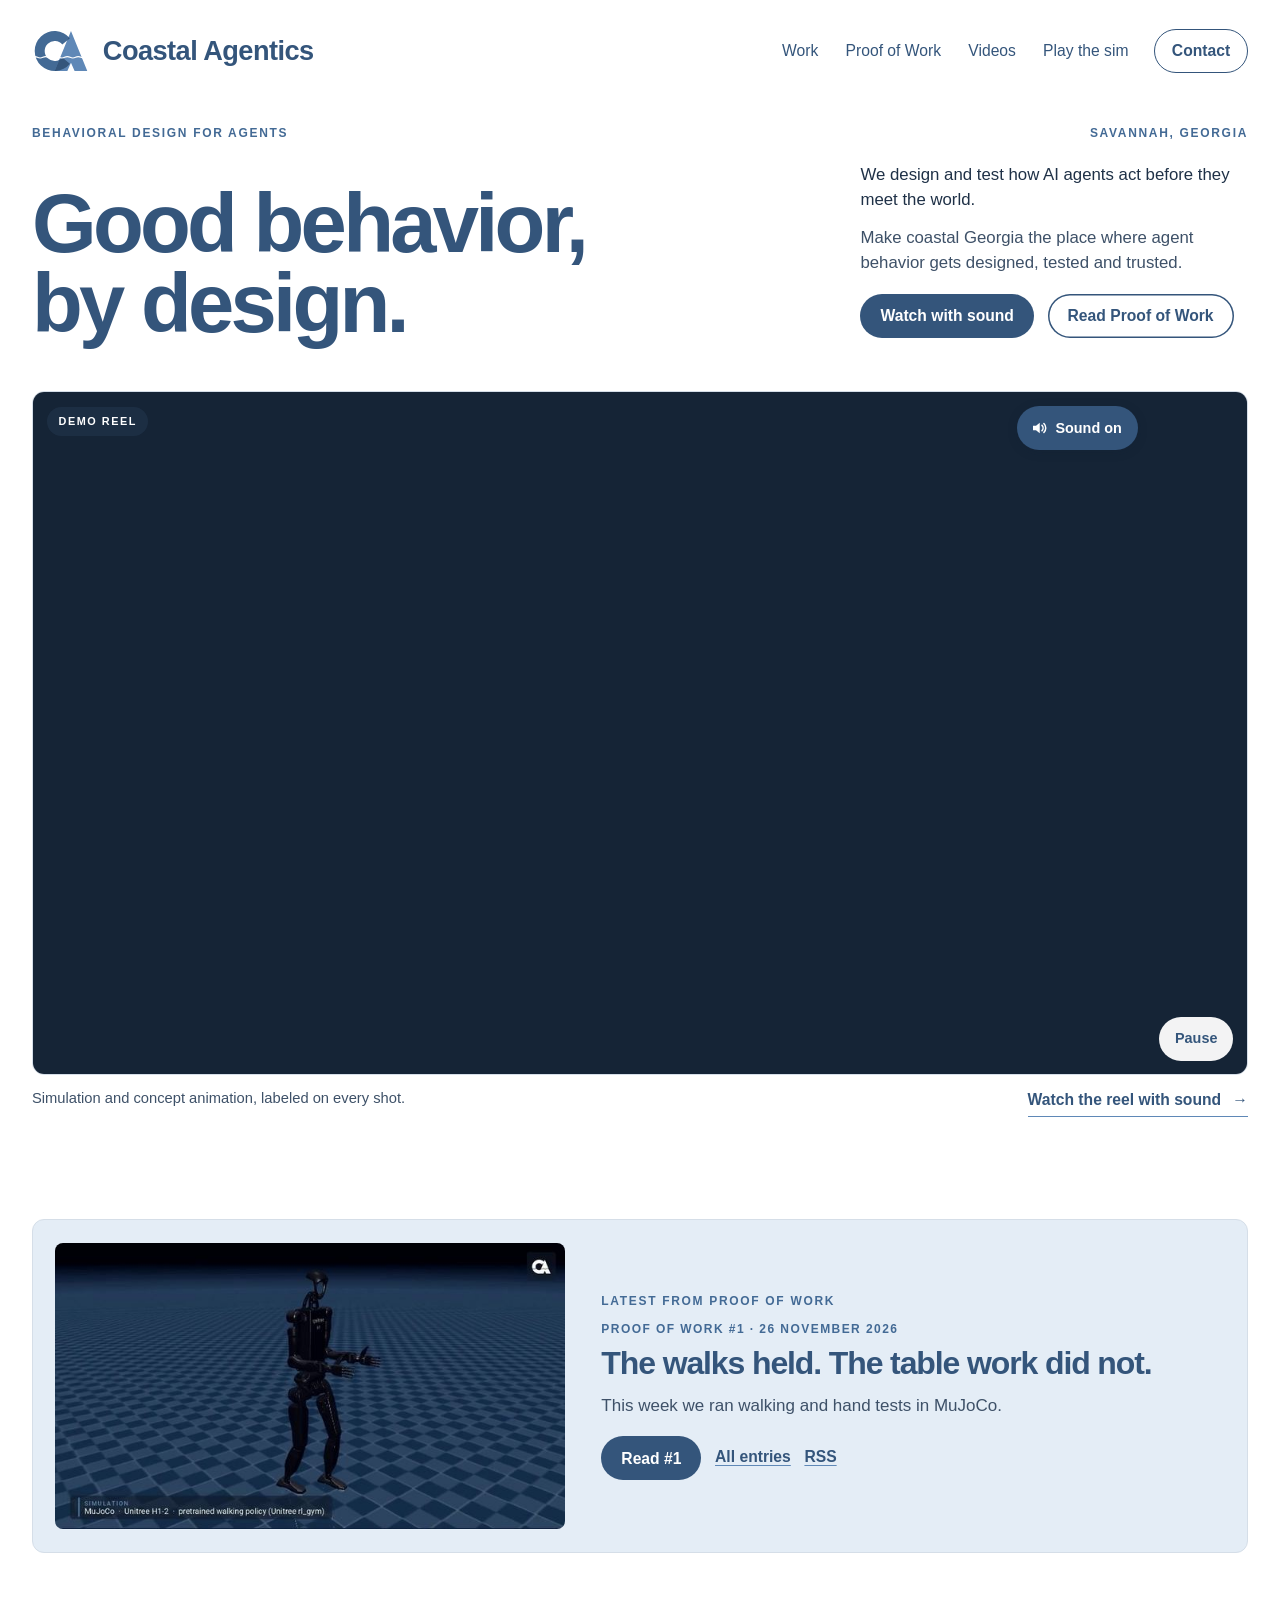
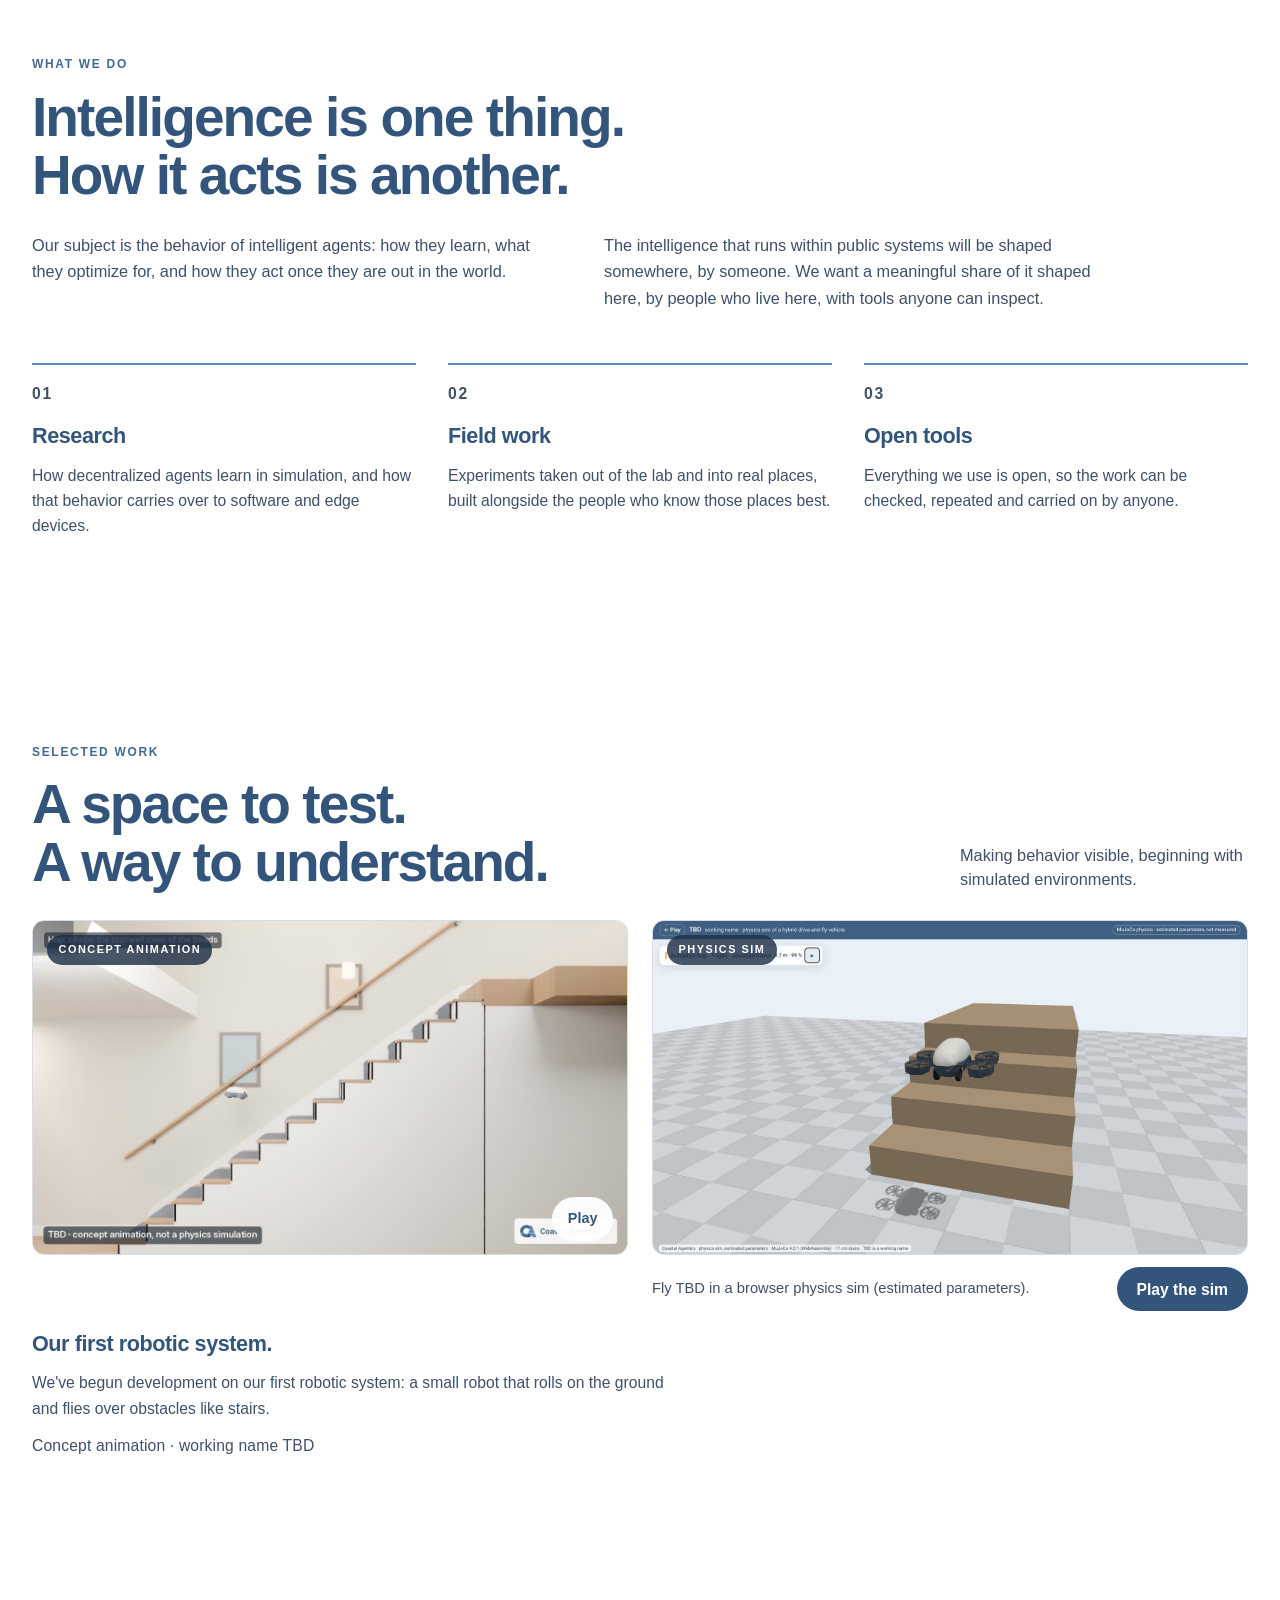
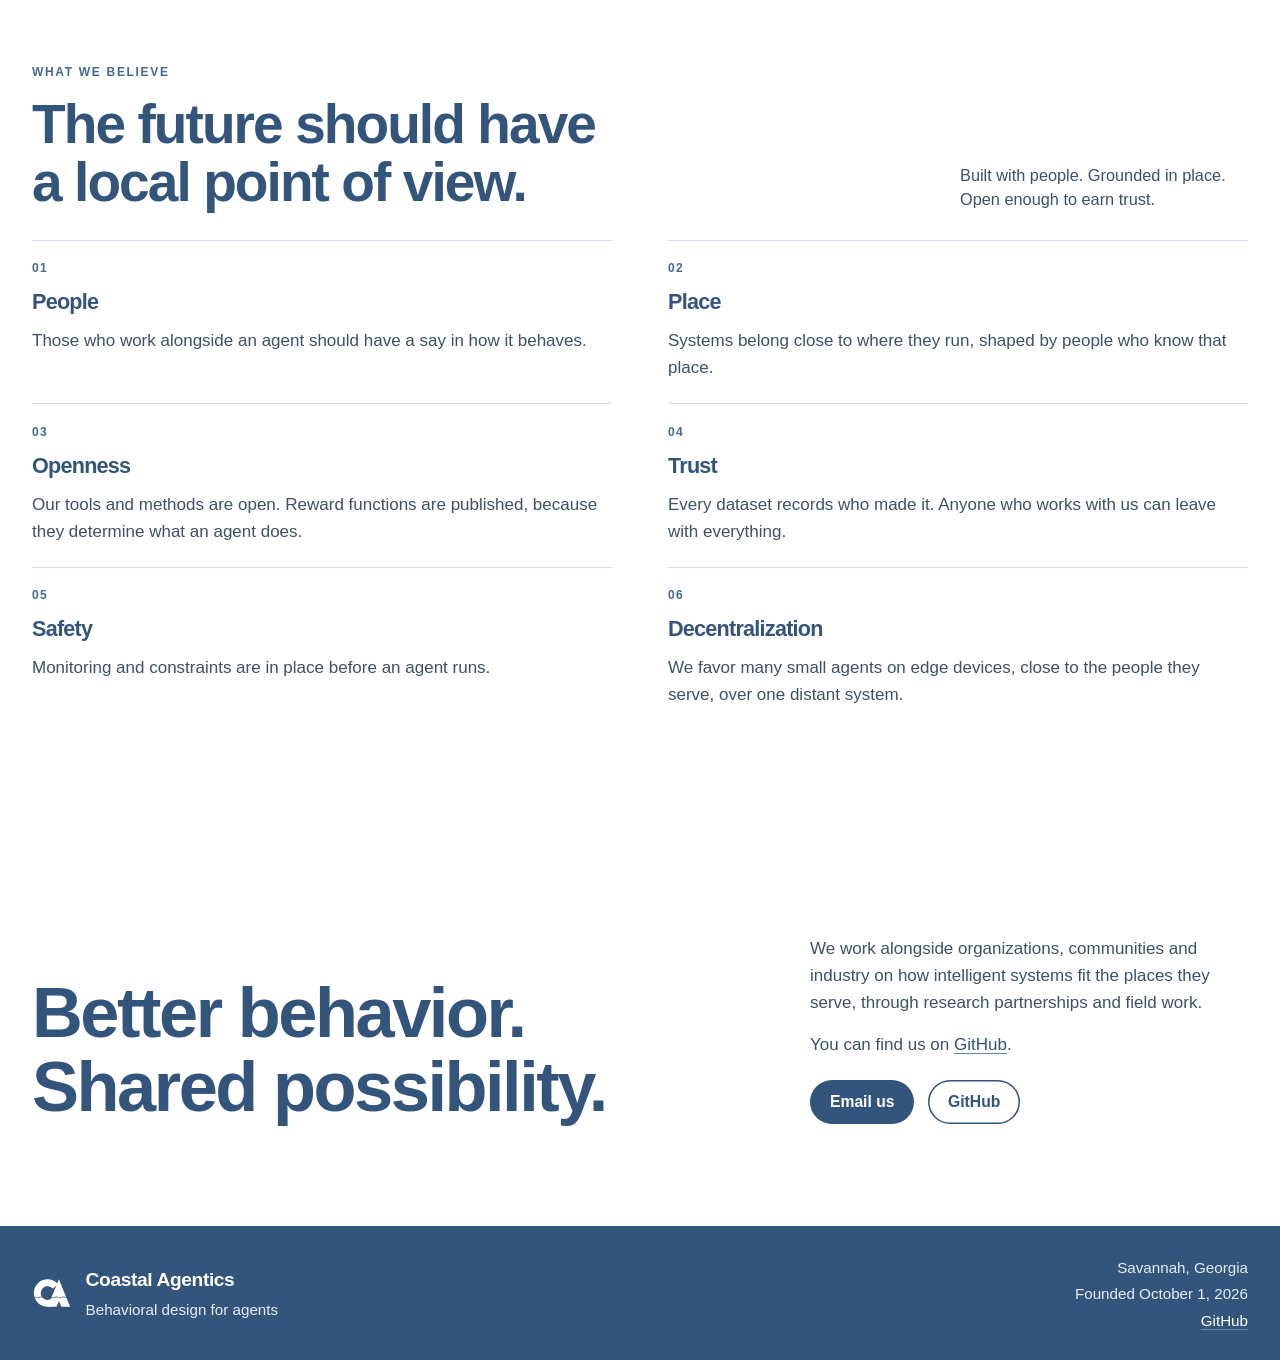
==== commit 25b9a214: "Homepage UX phase 1: hero CTAs, Latest from Proof of Work strip, one-row nav, reel controls - Hero: " ====
--- a/index.html
+++ b/index.html
@@ -35,12 +35,11 @@
       <span class="brand-name">Coastal Agentics</span>
     </a>
     <nav aria-label="Primary">
-      <a href="#approach">Approach</a>
       <a href="#work">Work</a>
-      <a href="#principles">Principles</a>
-      <a href="writing/">Writing</a>
+      <a href="writing/proof-of-work/">Proof of Work</a>
       <a href="videos/">Videos</a>
-      <a href="#work-with-us">Work with us</a>
+      <a href="https://coastal-agentics.github.io/arena/tbd/">Play the sim</a>
+      <a class="nav-cta" href="#work-with-us">Contact</a>
     </nav>
   </header>
 
@@ -55,11 +54,15 @@
         <div class="hero-aside">
           <p>We design and test how AI agents act before they meet the world.</p>
           <p class="mission">Make coastal Georgia the place where agent behavior gets designed, tested and trusted.</p>
-          <a class="text-link" href="#work">Explore the work <span aria-hidden="true">→</span></a>
-        </div>
-      </div>
-
-      <!-- Demo reel (v5, 58 s): muted loop. "Sound on" (or Play on phones) switches to the with-music file, coastal-reel.mp4 (home.js). Every shot carries an on-screen label: simulation (trained, pretrained or scripted) or concept animation. -->
+          <div class="hero-ctas">
+            <!-- With home.js this starts the reel below with music (same as Sound on). Without it, the link opens the reel on Videos. -->
+            <a class="btn" href="videos/#reel" data-sound-cta="reel-video">Watch with sound</a>
+            <a class="btn btn-ghost" href="writing/proof-of-work/">Read Proof of Work</a>
+          </div>
+        </div>
+      </div>
+
+      <!-- Demo reel (v5, 58 s): muted loop from 3.7 s to 53.5 s (skips the title and end cards; data-loop-start/end in home.js). "Sound on" (or Play on phones) switches to the with-music file, coastal-reel.mp4 (home.js). Every shot carries an on-screen label: simulation (trained, pretrained or scripted) or concept animation. -->
       <figure class="hero-film">
         <div class="film-frame">
           <video
@@ -67,6 +70,8 @@
             data-coastal-video
             data-title="demo reel"
             data-sound-src="media/reel/coastal-reel.mp4"
+            data-loop-start="3.7"
+            data-loop-end="53.5"
             muted
             loop
             playsinline
@@ -95,6 +100,25 @@
         </figcaption>
       </figure>
     </section>
+
+    <!-- pow-latest:start (generated by writing/proof-of-work/render.py; edit the entry YAML, not this block) -->
+    <section class="pow-latest wrap" aria-labelledby="pow-latest-title">
+      <a class="pow-still" href="writing/proof-of-work/1-the-walks-held.html" tabindex="-1" aria-hidden="true">
+        <img src="media/pow/1-the-walks-held.jpg" alt="" width="640" height="360" loading="lazy" decoding="async">
+      </a>
+      <div class="pow-copy">
+        <p class="section-kicker">Latest from Proof of Work</p>
+        <p class="post-meta"><time datetime="2026-11-26">Proof of Work #1 · 26 November 2026</time></p>
+        <h2 id="pow-latest-title"><a href="writing/proof-of-work/1-the-walks-held.html">The walks held. The table work did not.</a></h2>
+        <p>This week we ran walking and hand tests in MuJoCo.</p>
+        <div class="pow-actions">
+          <a class="btn" href="writing/proof-of-work/1-the-walks-held.html">Read #1</a>
+          <a class="text-link" href="writing/proof-of-work/">All entries</a>
+          <a class="text-link" href="writing/proof-of-work/feed.xml">RSS</a>
+        </div>
+      </div>
+    </section>
+    <!-- pow-latest:end -->
 
     <section id="approach" class="section wrap">
       <p class="section-kicker">What we do</p>
@@ -174,15 +198,6 @@
           <p>We've begun development on our first robotic system: a small robot that rolls on the ground and flies over obstacles like stairs.</p>
           <p class="credit">Concept animation · working name TBD</p>
         </div>
-        <article class="future-panel" id="future-projects" aria-labelledby="future-title">
-          <p class="num" aria-hidden="true">For later</p>
-          <div class="future-copy">
-            <h3 id="future-title">Future projects</h3>
-            <p>Selected work will be added here when it is ready to show.</p>
-          </div>
-          <!-- Add a project here only when it is real: a name, a short description, and a real link. -->
-          <p class="future-note">Nothing is listed yet.</p>
-        </article>
       </div>
     </section>
 
@@ -225,6 +240,11 @@
       <div class="prose">
         <p>We work alongside organizations, communities and industry on how intelligent systems fit the places they serve, through research partnerships and field work.</p>
         <p>You can find us on <a href="https://github.com/Coastal-Agentics">GitHub</a>.</p>
+        <div class="closer-ctas">
+          <!-- TODO(Nye): placeholder address. Replace hello@coastalagentics.com with the real contact email before merge. -->
+          <a class="btn" href="mailto:hello@coastalagentics.com">Email us</a>
+          <a class="btn btn-ghost" href="https://github.com/Coastal-Agentics">GitHub</a>
+        </div>
       </div>
     </section>
   </main>
--- a/style.css
+++ b/style.css
@@ -77,16 +77,26 @@
   line-height: 1;
   color: var(--overlap);
 }
-.site-header nav { display: flex; flex-wrap: wrap; gap: 0.35rem 1.5rem; }
+.site-header nav { display: flex; flex-wrap: wrap; align-items: center; gap: 0.35rem 1.5rem; }
 .site-header nav a {
+  display: inline-flex;
+  align-items: center;
+  min-height: 44px;
   color: var(--overlap);
   text-decoration: none;
   font-size: 0.98rem;
   font-weight: 500;
-  padding: 0.4rem 0;
+  padding: 0 0.1rem;
   white-space: nowrap;
 }
 .site-header nav a:hover { color: var(--c); }
+.site-header nav a.nav-cta {
+  padding: 0 1.05rem;
+  border: 1.5px solid var(--overlap);
+  border-radius: 999px;
+  font-weight: 600;
+}
+.site-header nav a.nav-cta:hover { background: var(--overlap); color: #fff; }
 
 /* Hero */
 .hero { padding-bottom: clamp(1.5rem, 3vw, 2.5rem); }
@@ -128,6 +138,14 @@
   padding-bottom: 0.2rem;
 }
 .text-link:hover { color: var(--c); }
+.hero-ctas, .closer-ctas, .pow-actions {
+  display: flex;
+  flex-wrap: wrap;
+  align-items: center;
+  gap: 0.75rem 0.85rem;
+}
+.hero-ctas { margin-top: 0.35rem; }
+.closer-ctas { margin-top: 1.35rem; }
 
 /* Films */
 .hero-film { margin: clamp(1.75rem, 4vw, 3rem) 0 0; }
@@ -178,16 +196,16 @@
   cursor: pointer;
 }
 .film-frame.is-enhanced .video-toggle { display: inline-flex; align-items: center; justify-content: center; }
-/* Demo reel: Sound on / Sound off beside Play. In sound mode native controls take the bottom edge. */
+/* Demo reel: Sound on / Sound off at the top right, Play at the bottom right.
+   In sound mode native controls take the bottom edge and Play hides. */
 .film-controls {
   position: absolute;
-  right: 0.85rem;
-  bottom: 0.85rem;
-  display: flex;
-  gap: 0.5rem;
-  align-items: center;
-}
-.film-controls .video-toggle { position: static; }
+  inset: 0;
+  pointer-events: none;
+}
+.film-controls > * { pointer-events: auto; }
+/* right: 9% keeps it just left of the CA mark burned into the reel's top-right corner. */
+.film-controls .sound-toggle { position: absolute; top: 0.85rem; right: 9%; }
 .sound-toggle {
   display: none;
   min-height: 44px;
@@ -208,7 +226,6 @@
 .sound-toggle [data-mute] { display: none; }
 .sound-toggle[aria-pressed="true"] [data-mute] { display: inline; }
 .sound-toggle[aria-pressed="true"] [data-wave] { display: none; }
-.film-frame.is-sound .film-controls { top: 0.85rem; bottom: auto; }
 .film-frame.is-sound .film-controls .video-toggle { display: none; }
 .video-toggle:hover { background: #fff; color: var(--c); }
 .caption {
@@ -275,19 +292,19 @@
   letter-spacing: 0.12em;
   text-transform: uppercase;
 }
-.pillars h3, .study-copy h3, .future-copy h3 { margin: 0 0 0.55rem; font-size: 1.35rem; letter-spacing: -0.02em; }
-.pillars p, .study-copy p, .future-copy p { color: var(--ink-soft); font-size: 0.98rem; }
+.pillars h3, .study-copy h3 { margin: 0 0 0.55rem; font-size: 1.35rem; letter-spacing: -0.02em; }
+.pillars p, .study-copy p { color: var(--ink-soft); font-size: 0.98rem; }
 
 .work-grid {
   display: grid;
-  grid-template-columns: minmax(0, 1.35fr) minmax(0, 0.95fr);
+  grid-template-columns: minmax(0, 1fr) minmax(0, 1fr);
   column-gap: 1.5rem;
   row-gap: 0.85rem;
   align-items: stretch;
 }
 .film { grid-column: 1; grid-row: 1; }
-.sim-invite { grid-column: 1; grid-row: 2; }
-.study-copy { grid-column: 1; grid-row: 3; max-width: 40rem; }
+.sim-invite { grid-column: 2; grid-row: 1; }
+.study-copy { grid-column: 1 / -1; grid-row: 2; max-width: 40rem; }
 .study-copy h3 { margin-top: 0.15rem; }
 .credit {
   margin-top: 0.75rem;
@@ -339,24 +356,12 @@
   white-space: nowrap;
 }
 .btn:hover { background: var(--c); color: #fff; }
-
-.future-panel {
-  grid-column: 2;
-  grid-row: 1;
-  display: flex;
-  flex-direction: column;
-  justify-content: space-between;
-  gap: 1.25rem;
-  min-height: 100%;
-  padding: clamp(1.25rem, 2vw, 1.75rem);
-  border-radius: var(--radius);
-  background: var(--panel);
-  color: var(--overlap);
-}
-.future-panel .num { margin-bottom: 0; }
-.future-copy h3 { font-size: clamp(1.7rem, 2.4vw, 2.15rem); }
-.future-copy p { max-width: 28rem; }
-.future-note { margin: 0; color: var(--overlap); font-size: 0.95rem; }
+.btn.btn-ghost {
+  background: transparent;
+  color: var(--overlap);
+  box-shadow: inset 0 0 0 1.5px var(--overlap);
+}
+.btn.btn-ghost:hover { background: var(--panel); color: var(--overlap); }
 
 .beliefs {
   list-style: none;
@@ -418,8 +423,7 @@
   .beliefs,
   .closer { grid-template-columns: 1fr; }
   .work-grid { grid-template-columns: 1fr; }
-  .film, .sim-invite, .study-copy, .future-panel { grid-column: auto; grid-row: auto; }
-  .future-panel { min-height: 0; }
+  .film, .sim-invite, .study-copy { grid-column: auto; grid-row: auto; }
   .section-head { flex-direction: column; align-items: flex-start; }
   .section-head > p, .principles-intro { max-width: 36rem; }
   .footer-inner { align-items: flex-start; }
@@ -431,7 +435,21 @@
   .brand img { width: 42px; height: 42px; }
   .brand-name { font-size: 1.22rem; }
   .site-header { padding-top: 1rem; }
-  .site-header nav { gap: 0.15rem 1.05rem; }
+  /* Nav: one row under the brand, five targets at least 44px tall. */
+  .site-header { gap: 0.35rem; }
+  .site-header nav {
+    width: 100%;
+    flex-wrap: nowrap;
+    justify-content: space-between;
+    gap: 0.25rem;
+  }
+  .site-header nav a { font-size: 0.86rem; min-width: 44px; justify-content: center; }
+  .site-header nav a.nav-cta { padding: 0 0.7rem; }
+  .hero-ctas .btn, .closer-ctas .btn, .pow-actions .btn { width: auto; }
+  /* Reel on phones: one compact Sound on button (Play there starts the music anyway). */
+  .film-controls .video-toggle { display: none !important; }
+  .film-controls .sound-toggle { top: 0.5rem; right: 9%; padding: 0.3rem 0.75rem 0.3rem 0.6rem; font-size: 0.82rem; background: rgba(52, 85, 123, 0.9); }
+  .film-frame:has(.film-controls) .film-badge { top: 0.5rem; left: 0.5rem; padding: 0.28rem 0.55rem; font-size: 0.6rem; }
   .hero-kicker { flex-direction: column; align-items: flex-start; letter-spacing: 0.1em; }
   h1 { font-size: clamp(2.45rem, 12vw, 3.4rem); }
   .hero-aside { padding-bottom: 0; }
@@ -538,3 +556,28 @@
 .sources { margin-top: 2.5rem; padding-top: 1.25rem; border-top: 1px solid var(--line); color: var(--ink-soft); font-size: 0.92rem; }
 .sources p { margin: 0 0 0.5rem; }
 .draft-note { color: var(--c); font-size: 0.92rem; font-weight: 600; }
+
+/* Homepage: Latest from Proof of Work (markup generated by writing/proof-of-work/render.py) */
+.pow-latest {
+  display: grid;
+  grid-template-columns: minmax(0, 0.9fr) minmax(0, 1.1fr);
+  gap: 1.25rem 2.25rem;
+  align-items: center;
+  margin-top: clamp(2.5rem, 5vw, 4rem);
+  padding: clamp(1rem, 2vw, 1.4rem);
+  border: 1px solid var(--line);
+  border-radius: var(--radius);
+  background: var(--panel);
+}
+.pow-still { display: block; border-radius: calc(var(--radius) - 4px); overflow: hidden; }
+.pow-still img { width: 100%; aspect-ratio: 16 / 9; object-fit: cover; }
+.pow-copy .section-kicker { margin-bottom: 0.6rem; }
+.pow-copy .post-meta { margin-bottom: 0.35rem; }
+.pow-copy h2 { font-size: clamp(1.45rem, 2.6vw, 2rem); line-height: 1.15; margin: 0 0 0.6rem; }
+.pow-copy h2 a { color: var(--overlap); text-decoration: none; }
+.pow-copy h2 a:hover { color: var(--c); }
+.pow-copy > p:not(.section-kicker):not(.post-meta) { color: var(--ink-soft); margin-bottom: 1.1rem; }
+.pow-actions .text-link { min-height: 44px; border-bottom: 0; text-decoration: underline; text-decoration-color: var(--a); }
+@media (max-width: 860px) {
+  .pow-latest { grid-template-columns: 1fr; }
+}
